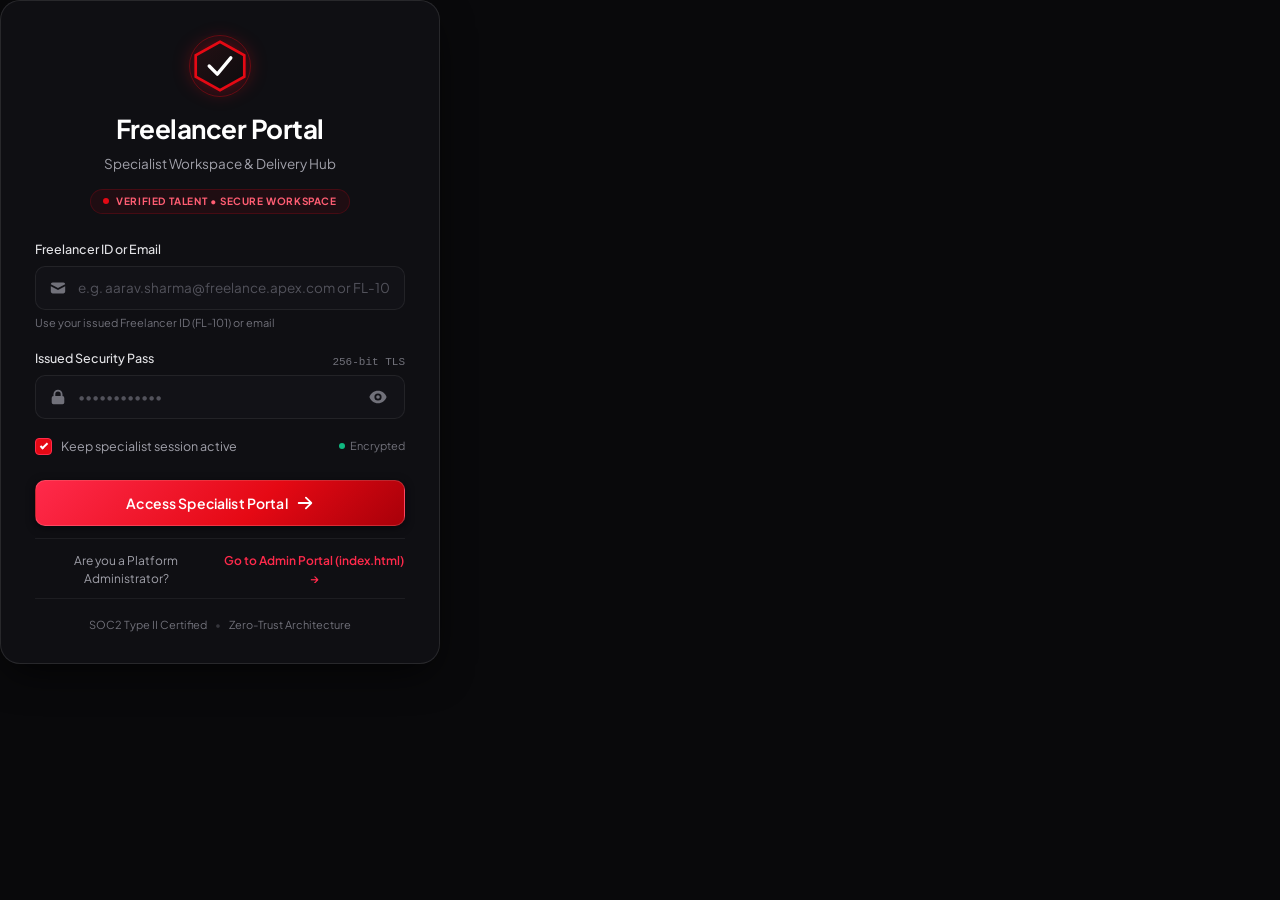
==== freelancer.html @ 9c63b7af "Add files via upload" ====
<!DOCTYPE html>
<html lang="en">
<head>
  <meta charset="UTF-8">
  <meta name="viewport" content="width=device-width, initial-scale=1.0, maximum-scale=5.0, user-scalable=yes">
  <title>ApexCore Freelancer Portal | Specialist Workspace &amp; Operations</title>
  <meta name="description" content="Dedicated enterprise freelancer portal for ApexCore SaaS. Manage assigned projects, track progress, log timesheets, and request milestone disbursements in INR.">
  <meta name="theme-color" content="#09090b">

  <!-- Google Fonts: Plus Jakarta Sans & Inter -->
  <link rel="preconnect" href="https://fonts.googleapis.com">
  <link rel="preconnect" href="https://fonts.gstatic.com" crossorigin>
  <link href="https://fonts.googleapis.com/css2?family=Inter:wght@300;400;500;600;700&family=Plus+Jakarta+Sans:wght@400;500;600;700;800&family=JetBrains+Mono:wght@400;500;600&display=swap" rel="stylesheet">

  <!-- Core Base Styles & Freelancer Dedicated Styles -->
  <link rel="stylesheet" href="style.css">
  <link rel="stylesheet" href="freelancer.css">
</head>
<body class="freelancer-body">

  <!-- Toast Notification Container -->
  <div id="toast-container" class="toast-container" aria-live="polite"></div>

  <!-- ======================================================== -->
  <!-- 1. FREELANCER LOGIN VIEW                                 -->
  <!-- ======================================================== -->
  <section id="freelancer-login-view" class="login-container" aria-label="Freelancer Authentication">
    <div class="login-bg-effects" aria-hidden="true">
      <div class="glow-orb orb-1"></div>
      <div class="glow-orb orb-2"></div>
      <div class="grid-overlay"></div>
    </div>

    <div class="login-card-wrapper">
      <div class="login-card" id="freelancer-login-card">
        <!-- Brand Header -->
        <div class="login-brand">
          <div class="brand-emblem">
            <svg class="emblem-svg" viewBox="0 0 40 40" fill="none" xmlns="http://www.w3.org/2000/svg">
              <polygon points="20,2 38,12 38,28 20,38 2,28 2,12" stroke="#e50914" stroke-width="2" fill="url(#freelancerHexGrad)"/>
              <path d="M12 20L18 26L28 14" stroke="#ffffff" stroke-width="2.5" stroke-linecap="round" stroke-linejoin="round"/>
              <defs>
                <linearGradient id="freelancerHexGrad" x1="2" y1="2" x2="38" y2="38" gradientUnits="userSpaceOnUse">
                  <stop stop-color="#241014"/>
                  <stop offset="1" stop-color="#0c0c0e"/>
                </linearGradient>
              </defs>
            </svg>
            <span class="emblem-pulse"></span>
          </div>
          <h1 class="portal-title">Freelancer Portal</h1>
          <p class="portal-subtitle">Specialist Workspace &amp; Delivery Hub</p>
          <div class="rbac-pill">
            <span class="rbac-dot"></span>
            <span>VERIFIED TALENT &bull; SECURE WORKSPACE</span>
          </div>
        </div>

        <!-- Error State Banner (Hidden by default) -->
        <div id="freelancer-login-error" class="login-alert hidden" role="alert" aria-live="assertive">
          <svg class="alert-icon" viewBox="0 0 20 20" fill="currentColor">
            <path fill-rule="evenodd" d="M18 10a8 8 0 11-16 0 8 8 0 0116 0zm-7 4a1 1 0 11-2 0 1 1 0 012 0zm-1-9a1 1 0 00-1 1v4a1 1 0 102 0V6a1 1 0 00-1-1z" clip-rule="evenodd"/>
          </svg>
          <div class="alert-content">
            <strong class="alert-title">Access Denied</strong>
            <span class="alert-message">Invalid Freelancer ID or Security Pass.</span>
          </div>
        </div>

        <!-- Login Form -->
        <form id="freelancer-login-form" class="login-form" onsubmit="window.executeFreelancerLogin(event); return false;" autocomplete="off" novalidate>
          <!-- Email / ID Input Group -->
          <div class="form-group">
            <label for="fl-login-email" class="form-label">Freelancer ID or Email</label>
            <div class="input-wrapper">
              <span class="input-icon">
                <svg viewBox="0 0 20 20" fill="currentColor" width="18" height="18">
                  <path d="M2.003 5.884L10 9.882l7.997-3.998A2 2 0 0016 4H4a2 2 0 00-1.997 1.884z" />
                  <path d="M18 8.118l-8 4-8-4V14a2 2 0 002 2h12a2 2 0 002-2V8.118z" />
                </svg>
              </span>
              <input 
                type="text" 
                id="fl-login-email" 
                class="form-control" 
                placeholder="e.g. aarav.sharma@freelance.apex.com or FL-101" 
                required 
                spellcheck="false"
                autocomplete="username"
              >
            </div>
            <span class="hint-text">Use your issued Freelancer ID (FL-101) or email</span>
          </div>

          <!-- Password Input Group -->
          <div class="form-group">
            <div class="label-row">
              <label for="fl-login-password" class="form-label">Issued Security Pass</label>
              <span class="key-indicator">256-bit TLS</span>
            </div>
            <div class="input-wrapper">
              <span class="input-icon">
                <svg viewBox="0 0 20 20" fill="currentColor" width="18" height="18">
                  <path fill-rule="evenodd" d="M5 9V7a5 5 0 0110 0v2a2 2 0 012 2v5a2 2 0 01-2 2H5a2 2 0 01-2-2v-5a2 2 0 012-2zm8-2v2H7V7a3 3 0 016 0z" clip-rule="evenodd" />
                </svg>
              </span>
              <input 
                type="password" 
                id="fl-login-password" 
                class="form-control" 
                placeholder="••••••••••••" 
                required 
                autocomplete="current-password"
              >
              <button 
                type="button" 
                id="fl-toggle-password" 
                class="password-toggle-btn" 
                aria-label="Toggle password visibility" 
                title="Show or hide password"
              >
                <svg class="eye-icon eye-open" viewBox="0 0 20 20" fill="currentColor" width="18" height="18">
                  <path d="M10 12a2 2 0 100-4 2 2 0 000 4z" />
                  <path fill-rule="evenodd" d="M.458 10C1.732 5.943 5.522 3 10 3s8.268 2.943 9.542 7c-1.274 4.057-5.064 7-9.542 7S1.732 14.057.458 10zM14 10a4 4 0 11-8 0 4 4 0 018 0z" clip-rule="evenodd" />
                </svg>
                <svg class="eye-icon eye-closed hidden" viewBox="0 0 20 20" fill="currentColor" width="18" height="18">
                  <path fill-rule="evenodd" d="M3.707 2.293a1 1 0 00-1.414 1.414l14 14a1 1 0 001.414-1.414l-1.473-1.473A10.014 10.014 0 0019.542 10C18.268 5.943 14.478 3 10 3a9.958 9.958 0 00-4.512 1.074l-1.78-1.781zm4.261 4.26l1.514 1.515a2.003 2.003 0 012.45 2.45l1.514 1.514a4 4 0 00-5.478-5.478z" clip-rule="evenodd" />
                  <path d="M12.454 16.697L9.75 13.992a4 4 0 01-3.742-3.741L2.335 6.578A9.98 9.98 0 00.458 10c1.274 4.057 5.064 7 9.542 7 .847 0 1.669-.105 2.454-.303z" />
                </svg>
              </button>
            </div>
          </div>

          <!-- Options Row -->
          <div class="form-row-options">
            <label class="custom-checkbox">
              <input type="checkbox" id="fl-remember-me" checked>
              <span class="checkmark"></span>
              <span class="checkbox-label">Keep specialist session active</span>
            </label>
            <span class="security-status-tag">
              <span class="status-shield-dot"></span>
              Encrypted
            </span>
          </div>

          <!-- Submit Action Button -->
          <button type="button" id="btn-fl-login-submit" class="btn-primary-red" onclick="window.executeFreelancerLogin(event);">
            <span class="btn-shine"></span>
            <span class="btn-text">Access Specialist Portal</span>
            <svg class="btn-arrow" viewBox="0 0 20 20" fill="currentColor" width="18" height="18">
              <path fill-rule="evenodd" d="M10.293 3.293a1 1 0 011.414 0l6 6a1 1 0 010 1.414l-6 6a1 1 0 01-1.414-1.414L14.586 11H3a1 1 0 110-2h11.586l-4.293-4.293a1 1 0 010-1.414z" clip-rule="evenodd" />
            </svg>
          </button>
        </form>


        <!-- Switch to Admin View link -->
        <div style="margin-top: 12px; text-align: center; border-top: 1px solid rgba(255,255,255,0.06); padding-top: 10px;">
          <a href="index.html" style="font-size: 12px; color: var(--text-secondary); text-decoration: none; display: inline-flex; align-items: center; gap: 6px;">
            <span>Are you a Platform Administrator?</span>
            <span style="color: var(--red-ember); font-weight: 600;">Go to Admin Portal (index.html) &rarr;</span>
          </a>
        </div>

        <!-- Card Footer -->
        <div class="login-card-footer" style="margin-top: 10px;">
          <div class="security-badges">
            <span>SOC2 Type II Certified</span>
            <span class="footer-sep">&bull;</span>
            <span>Zero-Trust Architecture</span>
          </div>
        </div>
      </div>
    </div>
  </section>

  <!-- ======================================================== -->
  <!-- 2. FULL-PAGE CINEMATIC LOADING ANIMATION                -->
  <!-- ======================================================== -->
  <div id="freelancer-cinematic-loader" class="cinematic-overlay hidden" aria-hidden="true" role="dialog">
    <canvas id="fl-loader-canvas" class="loader-canvas"></canvas>
    <div class="cinematic-pod">
      <div class="portal-ring ring-outer"></div>
      <div class="portal-ring ring-mid"></div>
      <div class="portal-ring ring-inner"></div>

      <div class="cinematic-emblem-wrap">
        <div class="emblem-core">
          <svg class="cinematic-logo-svg" viewBox="0 0 64 64" fill="none">
            <polygon points="32,4 58,18 58,46 32,60 6,46 6,18" stroke="#e50914" stroke-width="2" fill="#09090c"/>
            <polygon points="32,12 50,22 50,42 32,52 14,42 14,22" stroke="rgba(229, 9, 20, 0.4)" stroke-width="1.5" fill="#131318"/>
            <polygon points="32,20 42,26 42,38 32,44 22,38 22,26" fill="#e50914"/>
          </svg>
        </div>

        <!-- Futuristic Circular SVG Progress Ring -->
        <svg class="progress-ring-svg" width="160" height="160">
          <circle class="progress-ring-bg" cx="80" cy="80" r="72" />
          <circle id="fl-progress-ring-circle" class="progress-ring-stroke" cx="80" cy="80" r="72" />
        </svg>
      </div>

      <!-- Percentage & Status Stream -->
      <div class="loader-metrics">
        <div class="percentage-display">
          <span id="fl-loader-percentage">0</span><span class="pct-symbol">%</span>
        </div>
        
        <div class="status-stage-wrapper">
          <div class="radar-scan-line"></div>
          <p id="fl-loader-status-text" class="loader-status-text">Authenticating Specialist...</p>
        </div>

        <!-- System Node Breadcrumb -->
        <div class="loader-stages-indicator">
          <span class="stage-pip active" data-stage="1"></span>
          <span class="stage-pip" data-stage="2"></span>
          <span class="stage-pip" data-stage="3"></span>
          <span class="stage-pip" data-stage="4"></span>
          <span class="stage-pip" data-stage="5"></span>
        </div>
      </div>
    </div>
  </div>

  <!-- ======================================================== -->
  <!-- 3. FREELANCER SPECIALIST WORKSPACE VIEW                  -->
  <!-- ======================================================== -->
  <div id="freelancer-workspace-view" class="dashboard-shell hidden">

    <!-- LEFT COLLAPSIBLE SIDEBAR -->
    <aside id="sidebar" class="admin-sidebar" aria-label="Freelancer Navigation">
      <!-- Sidebar Header & Brand -->
      <div class="sidebar-header">
        <div class="sidebar-brand">
          <div class="brand-mini-emblem">
            <svg viewBox="0 0 28 28" fill="none" width="24" height="24">
              <path d="M14 2L26 7.5V14C26 21 21 25.5 14 27C7 25.5 2 21 2 14V7.5L14 2Z" fill="#18181f" stroke="#e50914" stroke-width="1.6"/>
              <path d="M10 14L13 17L18 11" stroke="#ff2a4b" stroke-width="2" stroke-linecap="round"/>
            </svg>
          </div>
          <div class="brand-names">
            <span class="brand-title">ApexCore</span>
            <span class="brand-tag">Specialist</span>
          </div>
        </div>
        <button id="sidebar-toggle-btn" class="sidebar-toggle-btn" aria-label="Toggle sidebar collapse" title="Fold / Unfold Sidebar">
          <svg viewBox="0 0 20 20" fill="currentColor" width="18" height="18">
            <path fill-rule="evenodd" d="M12.707 5.293a1 1 0 010 1.414L9.414 10l3.293 3.293a1 1 0 01-1.414 1.414l-4-4a1 1 0 010-1.414l4-4a1 1 0 011.414 0z" clip-rule="evenodd" />
          </svg>
        </button>
        <button id="sidebar-mobile-close-btn" class="sidebar-mobile-close-btn" aria-label="Close navigation sidebar" title="Fold Sidebar">
          <svg viewBox="0 0 24 24" fill="none" stroke="currentColor" stroke-width="2.2" width="18" height="18">
            <line x1="18" y1="6" x2="6" y2="18"></line>
            <line x1="6" y1="6" x2="18" y2="18"></line>
          </svg>
        </button>
      </div>

      <!-- Navigation Menu -->
      <nav class="sidebar-nav">
        <div class="nav-section-label">SPECIALIST WORKSPACE</div>
        <ul class="nav-list" role="menubar">
          
          <!-- 1. Assigned Projects & Work -->
          <li class="nav-item">
            <button class="nav-link active" data-tab="assigned-projects" role="menuitem">
              <span class="nav-icon">
                <svg viewBox="0 0 24 24" fill="none" stroke="currentColor" stroke-width="2">
                  <path d="M22 19a2 2 0 0 1-2 2H4a2 2 0 0 1-2-2V5a2 2 0 0 1 2-2h5l2 3h9a2 2 0 0 1 2 2z"></path>
                </svg>
              </span>
              <span class="nav-label">Assigned Work</span>
              <span class="nav-counter" id="badge-my-projects">0</span>
            </button>
          </li>

          <!-- 2. Financials & Disbursements -->
          <li class="nav-item">
            <button class="nav-link" data-tab="finances" role="menuitem">
              <span class="nav-icon">
                <svg viewBox="0 0 24 24" fill="none" stroke="currentColor" stroke-width="2">
                  <rect x="2" y="5" width="20" height="14" rx="2"></rect>
                  <line x1="2" y1="10" x2="22" y2="10"></line>
                </svg>
              </span>
              <span class="nav-label">Financials &amp; Payouts</span>
              <span class="nav-counter" id="badge-my-payouts">0</span>
            </button>
          </li>

          <!-- 3. Timesheet / Log Hours -->
          <li class="nav-item">
            <button class="nav-link" data-tab="timesheet" role="menuitem">
              <span class="nav-icon">
                <svg viewBox="0 0 24 24" fill="none" stroke="currentColor" stroke-width="2">
                  <circle cx="12" cy="12" r="10"></circle>
                  <polyline points="12 6 12 12 16 14"></polyline>
                </svg>
              </span>
              <span class="nav-label">Log Hours / Timesheet</span>
            </button>
          </li>

          <!-- 4. Profile & Skills -->
          <li class="nav-item">
            <button class="nav-link" data-tab="profile" role="menuitem">
              <span class="nav-icon">
                <svg viewBox="0 0 24 24" fill="none" stroke="currentColor" stroke-width="2">
                  <path d="M20 21v-2a4 4 0 0 0-4-4H8a4 4 0 0 0-4 4v2"></path>
                  <circle cx="12" cy="7" r="4"></circle>
                </svg>
              </span>
              <span class="nav-label">Profile &amp; Skills</span>
            </button>
          </li>
        </ul>
      </nav>

      <!-- Sidebar Footer -->
      <div class="sidebar-footer">
        <div class="sidebar-user-card">
          <div class="user-avatar-wrap">
            <div class="avatar-ring"></div>
            <div class="user-avatar" id="sidebar-fl-avatar">F</div>
          </div>
          <div class="user-details">
            <span class="user-name" id="sidebar-fl-name">Specialist</span>
            <span class="user-role" id="sidebar-fl-skill">Web Development</span>
          </div>
          <button id="btn-sidebar-fl-logout" class="quick-logout-btn" title="Sign Out" aria-label="Sign Out">
            <svg viewBox="0 0 20 20" fill="currentColor" width="16" height="16">
              <path fill-rule="evenodd" d="M3 3a1 1 0 00-1 1v12a1 1 0 102 0V4a1 1 0 00-1-1zm10.293 9.293a1 1 0 001.414 1.414l3-3a1 1 0 000-1.414l-3-3a1 1 0 10-1.414 1.414L14.586 9H7a1 1 0 100 2h7.586l-1.293 1.293z" clip-rule="evenodd" />
            </svg>
          </button>
        </div>
      </div>
    </aside>

    <!-- SIDEBAR BACKDROP FOR MOBILE -->
    <div id="sidebar-backdrop" class="sidebar-backdrop" aria-hidden="true"></div>

    <!-- MAIN DASHBOARD CONTENT AREA -->
    <main class="dashboard-main">

      <!-- MODERN TOP NAVIGATION BAR -->
      <header class="dashboard-topbar">
        <div class="topbar-left">
          <button id="mobile-menu-btn" class="mobile-menu-btn" aria-label="Open mobile navigation menu">
            <svg viewBox="0 0 24 24" fill="none" stroke="currentColor" stroke-width="2">
              <line x1="3" y1="12" x2="21" y2="12"></line>
              <line x1="3" y1="6" x2="21" y2="6"></line>
              <line x1="3" y1="18" x2="21" y2="18"></line>
            </svg>
          </button>
          <div class="view-breadcrumb">
            <span class="breadcrumb-root">Specialist Workspace</span>
            <span class="breadcrumb-sep">/</span>
            <span id="current-view-title" class="breadcrumb-current">Assigned Work</span>
          </div>
        </div>

        <!-- Center Search Omnibar -->
        <div class="topbar-search">
          <div class="search-box">
            <svg class="search-icon" viewBox="0 0 20 20" fill="currentColor" width="16" height="16">
              <path fill-rule="evenodd" d="M8 4a4 4 0 100 8 4 4 0 000-8zM2 8a6 6 0 1110.89 3.476l4.817 4.817a1 1 0 01-1.414 1.414l-4.816-4.816A6 6 0 012 8z" clip-rule="evenodd" />
            </svg>
            <input type="text" id="fl-global-search" placeholder="Search my projects, deliverables, milestones...">
          </div>
        </div>

        <!-- Right System Indicators -->
        <div class="topbar-right">
          <!-- Live Clock -->
          <div class="time-badge">
            <span class="clock-icon">&#9679;</span>
            <span id="live-time">13:17:00</span>
            <span class="badge-timezone">UTC+5:30</span>
          </div>

          <!-- Switch to Admin Dashboard link -->
          <a href="index.html" class="topbar-icon-btn" title="Open Admin Portal" style="display:inline-flex; align-items:center; gap:5px; text-decoration:none; padding: 0 10px; width:auto; border-radius: 20px; font-size:11px; font-weight:600; border:1px solid rgba(255,255,255,0.12); color: var(--text-secondary); background: rgba(255,255,255,0.03);">
            <span>Admin Portal</span>
            <svg viewBox="0 0 24 24" fill="none" stroke="currentColor" stroke-width="2" width="12" height="12"><path d="M18 13v6a2 2 0 0 1-2 2H5a2 2 0 0 1-2-2V8a2 2 0 0 1 2-2h6"></path><polyline points="15 3 21 3 21 9"></polyline><line x1="10" y1="14" x2="21" y2="3"></line></svg>
          </a>

          <!-- Profile Pill & Logout -->
          <div class="topbar-user-pill">
            <div class="topbar-avatar">
              <span id="topbar-fl-avatar">S</span>
              <span class="avatar-online-dot"></span>
            </div>
            <div class="topbar-user-meta">
              <span class="topbar-name" id="topbar-fl-name">Specialist</span>
              <span class="topbar-badge" id="topbar-fl-skill-badge">Freelancer</span>
            </div>
            <button id="btn-topbar-fl-logout" class="topbar-logout-btn" title="Sign Out of Portal" aria-label="Sign out">
              <svg viewBox="0 0 20 20" fill="currentColor" width="16" height="16">
                <path fill-rule="evenodd" d="M3 3a1 1 0 00-1 1v12a1 1 0 102 0V4a1 1 0 00-1-1zm10.293 9.293a1 1 0 001.414 1.414l3-3a1 1 0 000-1.414l-3-3a1 1 0 10-1.414 1.414L14.586 9H7a1 1 0 100 2h7.586l-1.293 1.293z" clip-rule="evenodd" />
              </svg>
              <span class="logout-text">Logout</span>
            </button>
          </div>
        </div>
      </header>

      <!-- ==================================================== -->
      <!-- TAB 1: ASSIGNED PROJECTS & WORK                      -->
      <!-- ==================================================== -->
      <section id="tab-assigned-projects" class="content-tab active-tab">
        <div class="page-header-row">
          <div>
            <h2 class="page-title">My Assigned Projects &amp; Deliverables</h2>
            <p class="page-subtitle">Track your project milestones, update live delivery progress %, and submit deliverable notes to Platform Admin.</p>
          </div>
          <div class="page-header-actions">
            <button class="btn-primary-red-sm" id="btn-quick-log-hours">
              <svg viewBox="0 0 20 20" fill="currentColor" width="16" height="16">
                <path fill-rule="evenodd" d="M10 18a8 8 0 100-16 8 8 0 000 16zm1-12a1 1 0 10-2 0v4a1 1 0 00.293.707l2.828 2.829a1 1 0 101.415-1.415L11 9.586V6z" clip-rule="evenodd"/>
              </svg>
              Log Work Hours
            </button>
          </div>
        </div>

        <!-- 4 Summary Metrics -->
        <div class="subpage-metric-strip">
          <div class="sub-metric">
            <span class="sub-label">Active Assigned Projects</span>
            <span class="sub-value font-mono text-green" id="fl-kpi-active-projects">0</span>
          </div>
          <div class="sub-metric">
            <span class="sub-label">Avg Milestone Completion</span>
            <span class="sub-value font-mono" id="fl-kpi-avg-progress">0%</span>
          </div>
          <div class="sub-metric highlight-warning">
            <span class="sub-label">Pending Payout Due (INR)</span>
            <span class="sub-value font-mono text-crimson" id="fl-kpi-pending-due">₹0</span>
          </div>
          <div class="sub-metric">
            <span class="sub-label">Total Cleared Earnings (INR)</span>
            <span class="sub-value font-mono text-green" id="fl-kpi-cleared-payouts">₹0</span>
          </div>
        </div>

        <!-- Projects Grid Container -->
        <div class="projects-grid-container" id="freelancer-projects-grid">
          <!-- Dynamically populated cards -->
        </div>
      </section>

      <!-- ==================================================== -->
      <!-- TAB 2: FINANCIALS & DISBURSEMENTS (PAYOUTS)         -->
      <!-- ==================================================== -->
      <section id="tab-finances" class="content-tab">
        <div class="page-header-row">
          <div>
            <h2 class="page-title">Financials &amp; Milestone Disbursements</h2>
            <p class="page-subtitle">Track your project earnings in INR (₹), view paid statements, and submit milestone disbursement requests.</p>
          </div>
          <div class="page-header-actions">
            <button class="btn-primary-red-sm" id="btn-open-request-payout-modal">
              <svg viewBox="0 0 20 20" fill="currentColor" width="16" height="16">
                <path fill-rule="evenodd" d="M4 4a2 2 0 00-2 2v4a2 2 0 002 2V6h10a2 2 0 00-2-2H4zm2 6a2 2 0 012-2h8a2 2 0 012 2v4a2 2 0 01-2 2H8a2 2 0 01-2-2v-4zm6 4a2 2 0 100-4 2 2 0 000 4z" clip-rule="evenodd"/>
              </svg>
              Request Milestone Payout (₹)
            </button>
          </div>
        </div>

        <!-- Financial KPI Cards -->
        <div class="kpi-grid">
          <div class="kpi-card">
            <div class="kpi-top">
              <span class="kpi-title">Total Cleared Earnings</span>
              <div class="kpi-icon-wrap">
                <svg viewBox="0 0 24 24" fill="none" stroke="currentColor" stroke-width="2">
                  <path d="M22 11.08V12a10 10 0 1 1-5.93-9.14"></path>
                  <polyline points="22 4 12 14.01 9 11.01"></polyline>
                </svg>
              </div>
            </div>
            <div class="kpi-value-row">
              <span class="kpi-value" id="fin-kpi-cleared">₹0</span>
              <span class="kpi-delta positive">Direct Transfer</span>
            </div>
          </div>

          <div class="kpi-card accent-glow">
            <div class="kpi-top">
              <span class="kpi-title">Current Due / In Escrow</span>
              <div class="kpi-icon-wrap red-glow">
                <svg viewBox="0 0 24 24" fill="none" stroke="currentColor" stroke-width="2">
                  <circle cx="12" cy="12" r="10"></circle>
                  <line x1="12" y1="8" x2="12" y2="12"></line>
                  <line x1="12" y1="16" x2="12.01" y2="16"></line>
                </svg>
              </div>
            </div>
            <div class="kpi-value-row">
              <span class="kpi-value" id="fin-kpi-due">₹0</span>
              <span class="kpi-subtag">Pending Release</span>
            </div>
          </div>

          <div class="kpi-card">
            <div class="kpi-top">
              <span class="kpi-title">Assigned Projects Value</span>
              <div class="kpi-icon-wrap">
                <svg viewBox="0 0 24 24" fill="none" stroke="currentColor" stroke-width="2">
                  <rect x="2" y="7" width="20" height="14" rx="2"></rect>
                  <path d="M16 21V5a2 2 0 0 0-2-2h-4a2 2 0 0 0-2 2v16"></path>
                </svg>
              </div>
            </div>
            <div class="kpi-value-row">
              <span class="kpi-value" id="fin-kpi-total-budget">₹0</span>
              <span class="kpi-subtag">Across All Sprints</span>
            </div>
          </div>
        </div>

        <!-- Disbursements & Payout Table -->
        <div class="table-card" style="margin-top: 24px;">
          <div class="card-header-bar" style="padding: 16px 20px; display:flex; justify-content:space-between; align-items:center; border-bottom: 1px solid var(--border-subtle);">
            <h3 style="font-size: 15px; font-weight: 700;">Disbursement History &amp; Milestone Receipts</h3>
            <span class="badge-tag">INR Currencies</span>
          </div>
          <div class="table-responsive">
            <table class="data-table">
              <thead>
                <tr>
                  <th>Disbursement ID</th>
                  <th>Project Name</th>
                  <th>Milestone Deliverable</th>
                  <th>Hours Logged</th>
                  <th>Payout Amount (₹)</th>
                  <th>Payment Status</th>
                  <th>Date Recorded</th>
                </tr>
              </thead>
              <tbody id="fl-payouts-table-body">
                <!-- Dynamically rendered -->
              </tbody>
            </table>
          </div>
        </div>
      </section>

      <!-- ==================================================== -->
      <!-- TAB 3: TIMESHEET / WORK HOUR LOGGER                 -->
      <!-- ==================================================== -->
      <section id="tab-timesheet" class="content-tab">
        <div class="page-header-row">
          <div>
            <h2 class="page-title">Specialist Timesheet &amp; Sprint Log</h2>
            <p class="page-subtitle">Log billable hours against your active projects and document your milestone accomplishments.</p>
          </div>
        </div>

        <div class="timesheet-layout-grid">
          <!-- Left: Log Hours Form -->
          <div class="table-card" style="padding: 24px;">
            <h3 style="font-size: 16px; font-weight: 700; margin-bottom: 16px;">Log Daily / Sprint Work Hours</h3>
            <form id="form-log-hours" class="modal-form" action="javascript:void(0);" onsubmit="return false;">
              <div class="form-group">
                <label class="form-label">Select Assigned Project</label>
                <select id="ts-project-select" class="filter-select" required style="width: 100%; height: 42px;">
                  <!-- Dynamically filled with freelancer's active projects -->
                </select>
              </div>

              <div class="form-grid-2">
                <div class="form-group">
                  <label class="form-label">Date of Work</label>
                  <input type="date" id="ts-date" class="form-control" required>
                </div>
                <div class="form-group">
                  <label class="form-label">Hours Logged</label>
                  <input type="number" id="ts-hours" class="form-control" placeholder="e.g. 6.5" min="0.5" max="24" step="0.5" required>
                </div>
              </div>

              <div class="form-group">
                <label class="form-label">Work Completed / Sprint Task Summary</label>
                <textarea id="ts-description" class="form-control" rows="3" placeholder="Describe the components built, APIs integrated, or designs rendered..." required></textarea>
              </div>

              <button type="submit" class="btn-primary-red" style="width: 100%;">
                <span class="btn-text">Submit Hours to Timesheet</span>
              </button>
            </form>
          </div>

          <!-- Right: Logged Entries Table -->
          <div class="table-card">
            <div class="card-header-bar" style="padding: 16px 20px; display:flex; justify-content:space-between; align-items:center; border-bottom: 1px solid var(--border-subtle);">
              <h3 style="font-size: 15px; font-weight: 700;">Recorded Sprint Time Logs</h3>
              <span class="badge-tag" id="ts-total-hours-badge">0 Hours Logged</span>
            </div>
            <div class="table-responsive">
              <table class="data-table">
                <thead>
                  <tr>
                    <th>Date</th>
                    <th>Project</th>
                    <th>Hours</th>
                    <th>Sprint Notes / Task Summary</th>
                  </tr>
                </thead>
                <tbody id="timesheet-entries-body">
                  <!-- Dynamically populated -->
                </tbody>
              </table>
            </div>
          </div>
        </div>
      </section>

      <!-- ==================================================== -->
      <!-- TAB 4: PROFILE & SKILL MANAGEMENT                   -->
      <!-- ==================================================== -->
      <section id="tab-profile" class="content-tab">
        <div class="page-header-row">
          <div>
            <h2 class="page-title">Specialist Profile &amp; Core Skills</h2>
            <p class="page-subtitle">Manage your verified service skills (Web Development, Graphic Design, Video Editing), contact info, and security credentials.</p>
          </div>
        </div>

        <div class="profile-settings-card table-card" style="padding: 28px; max-width: 780px;">
          <form id="form-fl-profile" class="modal-form" action="javascript:void(0);" onsubmit="return false;">
            <div class="form-grid-2">
              <div class="form-group">
                <label class="form-label">Freelancer ID (Permanent)</label>
                <input type="text" id="prof-fl-id" class="form-control" readonly style="background: rgba(255,255,255,0.02); opacity: 0.8;">
              </div>
              <div class="form-group">
                <label class="form-label">Full Name</label>
                <input type="text" id="prof-fl-name" class="form-control" required>
              </div>
            </div>

            <div class="form-grid-2">
              <div class="form-group">
                <label class="form-label">Contact Email Address</label>
                <input type="email" id="prof-fl-email" class="form-control" required>
              </div>
              <div class="form-group">
                <label class="form-label">Phone / WhatsApp Number</label>
                <input type="tel" id="prof-fl-phone" class="form-control" placeholder="+91 98765 43210" required>
              </div>
            </div>

            <!-- Core Services Skill Selector -->
            <div class="form-group">
              <label class="form-label">Core Specialization Skills (Select from Enterprise Services)</label>
              <div class="service-checkbox-group">
                <label class="custom-checkbox">
                  <input type="checkbox" name="fl-skills" value="Web Development">
                  <span class="checkmark"></span>
                  <span class="checkbox-label">Web Development (Full-Stack, React, REST API)</span>
                </label>
                <label class="custom-checkbox">
                  <input type="checkbox" name="fl-skills" value="Graphic Design">
                  <span class="checkmark"></span>
                  <span class="checkbox-label">Graphic Design (Brand Identity, UI/UX, 3D Assets)</span>
                </label>
                <label class="custom-checkbox">
                  <input type="checkbox" name="fl-skills" value="Video Editing">
                  <span class="checkmark"></span>
                  <span class="checkbox-label">Video Editing (Color Grading, Motion Graphics, Reels)</span>
                </label>
              </div>
            </div>

            <div class="form-grid-2">
              <div class="form-group">
                <label class="form-label">Update Security Key / Password</label>
                <input type="text" id="prof-fl-pass" class="form-control" placeholder="Enter new security password">
              </div>
              <div class="form-group">
                <label class="form-label">Talent Availability Status</label>
                <select id="prof-fl-status" class="filter-select" style="width: 100%; height: 42px;">
                  <option value="Active">Active (Taking New Projects)</option>
                  <option value="Available">Available (Standby)</option>
                  <option value="Temporary">Temporary / On Leave</option>
                </select>
              </div>
            </div>

            <div style="margin-top: 20px; display:flex; justify-content:flex-end; gap: 12px;">
              <button type="submit" class="btn-primary-red" style="padding: 12px 28px;">
                <span class="btn-text">Save Profile &amp; Sync to Cloud</span>
              </button>
            </div>
          </form>
        </div>
      </section>

    </main>

    <!-- MOBILE BOTTOM NAVIGATION DOCK -->
    <nav class="mobile-bottom-nav" aria-label="Mobile Navigation Dock">
      <button class="mobile-nav-item active" data-tab="assigned-projects">
        <svg viewBox="0 0 24 24" fill="none" stroke="currentColor" stroke-width="2"><path d="M22 19a2 2 0 0 1-2 2H4a2 2 0 0 1-2-2V5a2 2 0 0 1 2-2h5l2 3h9a2 2 0 0 1 2 2z"></path></svg>
        <span>Projects</span>
      </button>
      <button class="mobile-nav-item" data-tab="finances">
        <svg viewBox="0 0 24 24" fill="none" stroke="currentColor" stroke-width="2"><rect x="2" y="5" width="20" height="14" rx="2"></rect><line x1="2" y1="10" x2="22" y2="10"></line></svg>
        <span>Payouts</span>
      </button>
      <button class="mobile-nav-item" data-tab="timesheet">
        <svg viewBox="0 0 24 24" fill="none" stroke="currentColor" stroke-width="2"><circle cx="12" cy="12" r="10"></circle><polyline points="12 6 12 12 16 14"></polyline></svg>
        <span>Hours</span>
      </button>
      <button class="mobile-nav-item" data-tab="profile">
        <svg viewBox="0 0 24 24" fill="none" stroke="currentColor" stroke-width="2"><path d="M20 21v-2a4 4 0 0 0-4-4H8a4 4 0 0 0-4 4v2"></path><circle cx="12" cy="7" r="4"></circle></svg>
        <span>Profile</span>
      </button>
    </nav>
  </div>

  <!-- ======================================================== -->
  <!-- 4. MODALS & POPUPS                                      -->
  <!-- ======================================================== -->

  <!-- Modal 1: Submit Deliverable & Progress Update -->
  <div id="modal-submit-deliverable" class="modal-backdrop hidden" aria-hidden="true">
    <div class="modal-card">
      <div class="modal-header">
        <div class="modal-title-wrap">
          <span class="modal-badge">SPRINT SUBMISSION</span>
          <h3 class="modal-title">Submit Deliverables &amp; Progress</h3>
        </div>
        <button class="modal-close-btn" data-close-modal="modal-submit-deliverable">&times;</button>
      </div>
      <form id="form-submit-deliverable" class="modal-form" action="javascript:void(0);" onsubmit="return false;">
        <input type="hidden" id="deliv-project-id">
        <div class="form-group">
          <label class="form-label">Project Name</label>
          <input type="text" id="deliv-project-name" class="form-control" readonly style="background: rgba(255,255,255,0.02); opacity: 0.85;">
        </div>

        <div class="form-grid-2">
          <div class="form-group">
            <label class="form-label">Updated Progress Percentage (%)</label>
            <div style="display:flex; align-items:center; gap: 10px;">
              <input type="range" id="deliv-progress-slider" min="0" max="100" class="form-range" style="flex: 1;">
              <span id="deliv-progress-val" style="font-weight: 700; color: var(--red-ember); width: 45px;">80%</span>
            </div>
          </div>
          <div class="form-group">
            <label class="form-label">Project Status</label>
            <select id="deliv-status-select" class="filter-select" style="width: 100%; height: 42px;">
              <option value="Active">Active (In Sprint)</option>
              <option value="In Review">In Review (Ready for Client Audit)</option>
              <option value="Completed">Completed (Final Delivery)</option>
            </select>
          </div>
        </div>

        <div class="form-group">
          <label class="form-label">Deliverable URL / Asset Links (Figma, GitHub, Drive, Reel)</label>
          <input type="url" id="deliv-asset-url" class="form-control" placeholder="https://github.com/... or https://figma.com/..." required>
        </div>

        <div class="form-group">
          <label class="form-label">Sprint Delivery Notes / Milestone Remarks</label>
          <textarea id="deliv-notes" class="form-control" rows="3" placeholder="Provide notes regarding changes made, QA checks completed, or client approvals..." required></textarea>
        </div>

        <div style="display:flex; justify-content:flex-end; gap: 10px; margin-top: 14px;">
          <button type="button" class="btn-secondary" data-close-modal="modal-submit-deliverable">Cancel</button>
          <button type="submit" class="btn-primary-red">Submit Deliverables &amp; Save</button>
        </div>
      </form>
    </div>
  </div>

  <!-- Modal 2: Request Milestone Disbursement -->
  <div id="modal-request-payout" class="modal-backdrop hidden" aria-hidden="true">
    <div class="modal-card">
      <div class="modal-header">
        <div class="modal-title-wrap">
          <span class="modal-badge">ESCROW DISBURSEMENT</span>
          <h3 class="modal-title">Request Milestone Payout (₹)</h3>
        </div>
        <button class="modal-close-btn" data-close-modal="modal-request-payout">&times;</button>
      </div>
      <form id="form-request-payout" class="modal-form" action="javascript:void(0);" onsubmit="return false;">
        <div class="form-group">
          <label class="form-label">Associated Project</label>
          <select id="payout-project-select" class="filter-select" required style="width: 100%; height: 42px;">
            <!-- Dynamically populated -->
          </select>
        </div>

        <div class="form-group">
          <label class="form-label">Milestone Deliverable Name</label>
          <input type="text" id="payout-milestone-name" class="form-control" placeholder="e.g. Sprint 2 Ingress MTLS &amp; UI Polish" required>
        </div>

        <div class="form-grid-2">
          <div class="form-group">
            <label class="form-label">Hours Logged for Milestone</label>
            <input type="number" id="payout-hours" class="form-control" placeholder="35" min="1" required>
          </div>
          <div class="form-group">
            <label class="form-label">Requested Disbursement Amount (INR ₹)</label>
            <input type="number" id="payout-amount" class="form-control" placeholder="45000" min="1000" step="500" required>
          </div>
        </div>

        <div style="display:flex; justify-content:flex-end; gap: 10px; margin-top: 14px;">
          <button type="button" class="btn-secondary" data-close-modal="modal-request-payout">Cancel</button>
          <button type="submit" class="btn-primary-red">Submit Payout Request</button>
        </div>
      </form>
    </div>
  </div>

  <!-- Freelancer Portal Script -->
  <script src="freelancer.js"></script>
</body>
</html>
---- style.css ----
/* ==========================================================================
   ApexCore SaaS Admin Portal & Management Dashboard
   Theme: Executive Enterprise Red & Black
   Typography: Inter / Plus Jakarta Sans
   ========================================================================== */

/* --------------------------------------------------------------------------
   1. CSS Custom Properties / Design Tokens
   -------------------------------------------------------------------------- */
:root {
  /* Color Primitives - Deep Pitch & Charcoal */
  --bg-core: #09090b;             /* Deepest canvas black */
  --bg-subtle: #0d0d11;           /* Very subtle secondary base */
  --surface-base: #111115;        /* Card & container charcoal */
  --surface-card: #15151b;        /* Elevated card background */
  --surface-hover: #1b1b22;       /* Interactive hover state */
  --surface-input: #121217;       /* Input control background */
  --surface-glass: rgba(17, 17, 21, 0.78);

  /* Borders & Dividers */
  --border-subtle: rgba(255, 255, 255, 0.07);
  --border-card: rgba(255, 255, 255, 0.1);
  --border-focus: rgba(229, 9, 20, 0.6);
  --border-ruby: rgba(229, 9, 20, 0.28);

  /* Primary Crimson & Ruby Accents */
  --red-primary: #e50914;         /* Executive Crimson Primary */
  --red-ember: #ff2a4b;           /* Vibrant Ruby Ember */
  --red-dark: #8b0000;            /* Dark Burgundy */
  --red-glow: transparent;
  --red-glow-subtle: transparent;
  --red-badge-bg: rgba(229, 9, 20, 0.12);

  /* Status Colors */
  --status-green: #10b981;
  --status-green-bg: rgba(16, 185, 129, 0.12);
  --status-amber: #f59e0b;
  --status-amber-bg: rgba(245, 158, 11, 0.12);
  --status-blue: #3b82f6;
  --status-blue-bg: rgba(59, 130, 246, 0.12);

  /* Typography Colors */
  --text-primary: #ffffff;
  --text-secondary: #a1a1aa;
  --text-muted: #71717a;
  --text-dark: #52525b;

  /* Font Families */
  --font-sans: 'Plus Jakarta Sans', 'Inter', -apple-system, BlinkMacSystemFont, 'Segoe UI', Roboto, sans-serif;
  --font-mono: 'SFMono-Regular', Consolas, 'Liberation Mono', Menlo, monospace;

  /* Elevations & Shadows (Clean Matte - No Neon Glows) */
  --shadow-sm: 0 1px 2px rgba(0, 0, 0, 0.5);
  --shadow-md: 0 4px 14px rgba(0, 0, 0, 0.6);
  --shadow-lg: 0 10px 30px rgba(0, 0, 0, 0.7);
  --shadow-red-card: 0 14px 40px -10px rgba(0, 0, 0, 0.8);
  --shadow-glow: none;

  /* Transitions */
  --transition-fast: 150ms cubic-bezier(0.4, 0, 0.2, 1);
  --transition-normal: 250ms cubic-bezier(0.4, 0, 0.2, 1);
  --transition-smooth: 400ms cubic-bezier(0.16, 1, 0.3, 1);

  /* Dimensions */
  --sidebar-width: 268px;
  --sidebar-collapsed-width: 80px;
  --topbar-height: 70px;
  --border-radius-sm: 6px;
  --border-radius-md: 10px;
  --border-radius-lg: 14px;
  --border-radius-xl: 20px;
}

/* --------------------------------------------------------------------------
   2. Global Resets & Base Styles
   -------------------------------------------------------------------------- */
*, *::before, *::after {
  box-sizing: border-box;
  margin: 0;
  padding: 0;
}

html, body {
  width: 100%;
  min-height: 100%;
  background-color: var(--bg-core);
  color: var(--text-primary);
  font-family: var(--font-sans);
  font-size: 14px;
  line-height: 1.5;
  -webkit-font-smoothing: antialiased;
  -moz-osx-font-smoothing: grayscale;
  overflow-x: hidden;
}

button, input, select, textarea {
  font-family: inherit;
  font-size: inherit;
  color: inherit;
}

a {
  color: inherit;
  text-decoration: none;
}

/* Custom Scrollbars */
::-webkit-scrollbar {
  width: 6px;
  height: 6px;
}
::-webkit-scrollbar-track {
  background: var(--bg-core);
}
::-webkit-scrollbar-thumb {
  background: #27272e;
  border-radius: 4px;
}
::-webkit-scrollbar-thumb:hover {
  background: var(--red-primary);
}

.hidden {
  display: none !important;
}

/* --------------------------------------------------------------------------
   3. LOGIN PORTAL
   -------------------------------------------------------------------------- */
#login-view {
  position: relative;
  width: 100vw;
  min-height: 100vh;
  display: flex;
  align-items: center;
  justify-content: center;
  padding: 24px;
  background-color: var(--bg-core);
  z-index: 10;
  transition: opacity 0.5s ease, transform 0.5s ease;
}

/* Ambient Background Lighting */
.login-bg-mesh {
  position: absolute;
  inset: 0;
  overflow: hidden;
  pointer-events: none;
  z-index: 0;
}

.mesh-glow {
  position: absolute;
  border-radius: 50%;
  filter: blur(120px);
  opacity: 0.22;
}

.mesh-glow-1 {
  display: none;
}

.mesh-glow-2 {
  display: none;
}

.mesh-grid {
  position: absolute;
  inset: 0;
  background-image: 
    linear-gradient(rgba(255, 255, 255, 0.02) 1px, transparent 1px),
    linear-gradient(90deg, rgba(255, 255, 255, 0.02) 1px, transparent 1px);
  background-size: 40px 40px;
  mask-image: radial-gradient(circle at center, black 40%, transparent 85%);
  -webkit-mask-image: radial-gradient(circle at center, black 40%, transparent 85%);
}

@keyframes pulseGlow {
  0% { transform: translateX(-50%) scale(0.95); opacity: 0.18; }
  100% { transform: translateX(-50%) scale(1.08); opacity: 0.26; }
}

/* Login Card Container */
.login-container {
  position: relative;
  z-index: 1;
  width: 100%;
  max-width: 440px;
}

.login-card {
  position: relative;
  background: rgba(17, 17, 21, 0.88);
  backdrop-filter: blur(24px);
  -webkit-backdrop-filter: blur(24px);
  border: 1px solid var(--border-card);
  border-radius: var(--border-radius-xl);
  padding: 38px 34px 30px;
  box-shadow: var(--shadow-red-card);
  overflow: hidden;
  transition: transform var(--transition-normal), border-color var(--transition-normal);
}

.login-card:hover {
  border-color: rgba(229, 9, 20, 0.35);
}

.card-accent-line {
  position: absolute;
  top: 0;
  left: 0;
  right: 0;
  height: 2px;
  background: linear-gradient(90deg, transparent 0%, #e50914 50%, transparent 100%);
  opacity: 0.9;
}

/* Brand Area */
.login-brand {
  text-align: center;
  margin-bottom: 26px;
}

.brand-emblem {
  position: relative;
  width: 54px;
  height: 54px;
  margin: 0 auto 16px;
  display: flex;
  align-items: center;
  justify-content: center;
}

.emblem-svg {
  width: 100%;
  height: 100%;
  filter: drop-shadow(0 0 10px rgba(229, 9, 20, 0.45));
}

.emblem-pulse {
  position: absolute;
  inset: -4px;
  border-radius: 50%;
  border: 1px solid rgba(229, 9, 20, 0.35);
  animation: radarPing 3s cubic-bezier(0, 0, 0.2, 1) infinite;
}

@keyframes radarPing {
  75%, 100% {
    transform: scale(1.3);
    opacity: 0;
  }
}

.portal-title {
  font-size: 26px;
  font-weight: 700;
  letter-spacing: -0.02em;
  color: #ffffff;
  margin-bottom: 6px;
}

.portal-subtitle {
  font-size: 13.5px;
  color: var(--text-secondary);
  margin-bottom: 14px;
}

.rbac-pill {
  display: inline-flex;
  align-items: center;
  gap: 7px;
  padding: 4px 12px;
  border-radius: 30px;
  background: rgba(229, 9, 20, 0.08);
  border: 1px solid rgba(229, 9, 20, 0.2);
  font-size: 10px;
  font-weight: 700;
  letter-spacing: 0.06em;
  color: #ff5e73;
}

.rbac-dot {
  width: 6px;
  height: 6px;
  border-radius: 50%;
  background: var(--red-primary);
}

/* Error State Banner */
.login-alert {
  display: flex;
  align-items: flex-start;
  gap: 12px;
  background: rgba(229, 9, 20, 0.12);
  border: 1px solid rgba(229, 9, 20, 0.4);
  border-radius: var(--border-radius-md);
  padding: 12px 14px;
  margin-bottom: 20px;
  color: #ffa4af;
  animation: alertFadeIn 0.3s ease;
}

@keyframes alertFadeIn {
  from { opacity: 0; transform: translateY(-6px); }
  to { opacity: 1; transform: translateY(0); }
}

.alert-icon {
  width: 18px;
  height: 18px;
  color: #ff334b;
  flex-shrink: 0;
  margin-top: 1px;
}

.alert-content {
  display: flex;
  flex-direction: column;
  font-size: 12.5px;
}

.alert-title {
  font-weight: 600;
  color: #ffffff;
  margin-bottom: 2px;
}

.alert-message {
  color: #fca5a5;
  font-size: 12px;
}

/* Shake Animation for incorrect login */
.shake-error {
  animation: shakeCard 0.5s cubic-bezier(0.36, 0.07, 0.19, 0.97) both;
}

@keyframes shakeCard {
  10%, 90% { transform: translate3d(-3px, 0, 0); }
  20%, 80% { transform: translate3d(4px, 0, 0); }
  30%, 50%, 70% { transform: translate3d(-6px, 0, 0); }
  40%, 60% { transform: translate3d(6px, 0, 0); }
}

/* Form Styles */
.form-group {
  margin-bottom: 18px;
}

.form-label {
  display: block;
  font-size: 12.5px;
  font-weight: 500;
  color: #e4e4e7;
  margin-bottom: 7px;
}

.label-row {
  display: flex;
  justify-content: space-between;
  align-items: center;
}

.key-indicator {
  font-size: 11px;
  font-family: var(--font-mono);
  color: var(--text-muted);
}

.input-wrapper {
  position: relative;
  display: flex;
  align-items: center;
}

.input-icon {
  position: absolute;
  left: 14px;
  color: var(--text-muted);
  display: flex;
  align-items: center;
  pointer-events: none;
  transition: color var(--transition-fast);
}

.form-control {
  width: 100%;
  height: 44px;
  background: var(--surface-input);
  border: 1px solid var(--border-subtle);
  border-radius: var(--border-radius-md);
  padding: 0 14px 0 42px;
  color: #ffffff;
  font-size: 13.5px;
  outline: none;
  transition: border-color var(--transition-fast), box-shadow var(--transition-fast), background var(--transition-fast);
}

.form-control:focus {
  border-color: var(--border-focus);
  box-shadow: 0 0 0 3px rgba(229, 9, 20, 0.15);
  background: #15151c;
}

.form-control:focus ~ .input-icon {
  color: var(--red-ember);
}

.form-control::placeholder {
  color: #52525b;
}

.hint-text {
  display: block;
  font-size: 11px;
  color: var(--text-muted);
  margin-top: 5px;
}

.password-toggle-btn {
  position: absolute;
  right: 12px;
  background: transparent;
  border: none;
  color: var(--text-muted);
  cursor: pointer;
  padding: 6px;
  display: flex;
  align-items: center;
  justify-content: center;
  border-radius: 4px;
  transition: color var(--transition-fast), background var(--transition-fast);
}

.password-toggle-btn:hover {
  color: #ffffff;
  background: rgba(255, 255, 255, 0.05);
}

/* Checkbox & Options */
.form-row-options {
  display: flex;
  align-items: center;
  justify-content: space-between;
  margin: 18px 0 24px;
}

.custom-checkbox {
  display: flex;
  align-items: center;
  gap: 9px;
  cursor: pointer;
  user-select: none;
}

.custom-checkbox input {
  position: absolute;
  opacity: 0;
  cursor: pointer;
}

.checkmark {
  width: 17px;
  height: 17px;
  border: 1px solid rgba(255, 255, 255, 0.2);
  border-radius: 4px;
  background: var(--surface-input);
  display: flex;
  align-items: center;
  justify-content: center;
  transition: all var(--transition-fast);
}

.custom-checkbox input:checked ~ .checkmark {
  background: var(--red-primary);
  border-color: var(--red-ember);
}

.custom-checkbox input:checked ~ .checkmark::after {
  content: "";
  display: block;
  width: 4px;
  height: 8px;
  border: solid white;
  border-width: 0 2px 2px 0;
  transform: rotate(45deg) translate(-0.5px, -0.5px);
}

.checkbox-label {
  font-size: 12.5px;
  color: var(--text-secondary);
}

.security-status-tag {
  display: inline-flex;
  align-items: center;
  gap: 5px;
  font-size: 11px;
  color: #71717a;
}

.status-shield-dot {
  width: 6px;
  height: 6px;
  background: #10b981;
  border-radius: 50%;
}

/* Primary Submit Red Button */
.btn-primary-red {
  position: relative;
  width: 100%;
  height: 46px;
  background: linear-gradient(135deg, #ff2a4b 0%, #e50914 60%, #a80009 100%);
  border: 1px solid rgba(255, 255, 255, 0.15);
  border-radius: var(--border-radius-md);
  color: #ffffff;
  font-size: 14px;
  font-weight: 600;
  letter-spacing: 0.01em;
  display: flex;
  align-items: center;
  justify-content: center;
  gap: 8px;
  cursor: pointer;
  box-shadow: 0 2px 8px rgba(0, 0, 0, 0.5);
  transition: transform var(--transition-fast), box-shadow var(--transition-fast), filter var(--transition-fast);
  overflow: hidden;
}

.btn-primary-red:hover {
  transform: translateY(-1px);
  box-shadow: 0 4px 12px rgba(0, 0, 0, 0.7);
  filter: brightness(1.05);
}

.btn-primary-red:active {
  transform: translateY(0);
}

.btn-shine {
  position: absolute;
  top: 0;
  left: -100%;
  width: 60%;
  height: 100%;
  background: linear-gradient(90deg, transparent, rgba(255, 255, 255, 0.2), transparent);
  transform: skewX(-25deg);
  animation: buttonShine 6s infinite;
}

@keyframes buttonShine {
  0%, 80% { left: -100%; }
  100% { left: 200%; }
}

.btn-arrow {
  transition: transform var(--transition-fast);
}

.btn-primary-red:hover .btn-arrow {
  transform: translateX(3px);
}

/* Card Footer */
.login-card-footer {
  margin-top: 24px;
  padding-top: 18px;
  border-top: 1px solid rgba(255, 255, 255, 0.06);
  text-align: center;
}

.security-badges {
  font-size: 11px;
  color: var(--text-muted);
  display: flex;
  justify-content: center;
  align-items: center;
  gap: 8px;
}

.footer-sep {
  opacity: 0.4;
}

/* --------------------------------------------------------------------------
   4. FULL-PAGE CINEMATIC LOADING ANIMATION
   -------------------------------------------------------------------------- */
.cinematic-overlay {
  position: fixed;
  inset: 0;
  width: 100vw;
  height: 100vh;
  background-color: #060608;
  z-index: 9999;
  display: flex;
  align-items: center;
  justify-content: center;
  overflow: hidden;
  opacity: 1;
  transition: opacity 0.6s cubic-bezier(0.16, 1, 0.3, 1), transform 0.6s cubic-bezier(0.16, 1, 0.3, 1);
}

.cinematic-overlay.fade-out {
  opacity: 0;
  transform: scale(1.04);
  pointer-events: none;
}

.loader-canvas {
  position: absolute;
  inset: 0;
  width: 100%;
  height: 100%;
  z-index: 1;
  pointer-events: none;
}

.cinematic-pod {
  position: relative;
  z-index: 2;
  display: flex;
  flex-direction: column;
  align-items: center;
  justify-content: center;
  text-align: center;
  max-width: 520px;
  width: 90%;
  padding: 20px;
}

/* Outer Cyber Hologram Orbit Rings */
.portal-ring {
  position: absolute;
  border-radius: 50%;
  pointer-events: none;
}

.ring-outer {
  width: 330px;
  height: 330px;
  border: 1px dashed rgba(229, 9, 20, 0.28);
  animation: rotateClockwise 22s linear infinite;
}

.ring-mid {
  width: 250px;
  height: 250px;
  border: 1px solid rgba(229, 9, 20, 0.2);
  box-shadow: 0 0 35px rgba(229, 9, 20, 0.12);
  animation: rotateCounter 14s linear infinite;
}

.ring-inner {
  width: 190px;
  height: 190px;
  border: 1px dashed rgba(255, 255, 255, 0.1);
  animation: rotateClockwise 9s linear infinite;
}

@keyframes rotateClockwise {
  from { transform: rotate(0deg); }
  to { transform: rotate(360deg); }
}

@keyframes rotateCounter {
  from { transform: rotate(360deg); }
  to { transform: rotate(0deg); }
}

/* Emblem Wrap & Hologram Scanner Core */
.cinematic-emblem-wrap {
  position: relative;
  width: 160px;
  height: 160px;
  display: flex;
  align-items: center;
  justify-content: center;
  margin-bottom: 24px;
}

.emblem-core {
  position: relative;
  width: 84px;
  height: 84px;
  display: flex;
  align-items: center;
  justify-content: center;
  z-index: 3;
}

.cinematic-logo-svg {
  width: 100%;
  height: 100%;
  filter: drop-shadow(0 0 18px rgba(229, 9, 20, 0.7));
  animation: floatEmblem 3s ease-in-out infinite;
}

@keyframes floatEmblem {
  0%, 100% { transform: translateY(0) scale(1); }
  50% { transform: translateY(-4px) scale(1.03); }
}

.core-radial-flare {
  position: absolute;
  width: 120px;
  height: 120px;
  background: radial-gradient(circle, rgba(229, 9, 20, 0.5) 0%, rgba(229, 9, 20, 0.1) 45%, transparent 70%);
  border-radius: 50%;
  filter: blur(12px);
  z-index: -1;
  animation: pulseFlare 2s ease-in-out infinite alternate;
}

@keyframes pulseFlare {
  0% { opacity: 0.45; transform: scale(0.9); }
  100% { opacity: 0.95; transform: scale(1.25); }
}

/* Circular SVG Progress Ring */
.progress-ring-svg {
  position: absolute;
  inset: 0;
  transform: rotate(-90deg);
  z-index: 2;
}

.progress-ring-bg {
  fill: none;
  stroke: rgba(255, 255, 255, 0.06);
  stroke-width: 4;
}

.progress-ring-stroke {
  fill: none;
  stroke: url(#coreFlameGrad);
  stroke-width: 4.5;
  stroke-linecap: round;
  stroke-dasharray: 452.39; /* 2 * PI * 72 */
  stroke-dashoffset: 452.39;
  transition: stroke-dashoffset 0.1s linear;
  filter: drop-shadow(0 0 10px rgba(229, 9, 20, 0.8));
}

/* Percentage & Status */
.loader-metrics {
  display: flex;
  flex-direction: column;
  align-items: center;
  width: 100%;
}

.percentage-display {
  font-family: var(--font-mono);
  font-size: 34px;
  font-weight: 800;
  letter-spacing: -0.03em;
  color: #ffffff;
  margin-bottom: 12px;
  text-shadow: 0 0 16px rgba(229, 9, 20, 0.4);
}

.pct-symbol {
  font-size: 20px;
  color: var(--red-ember);
  margin-left: 3px;
}

/* Cyber Scanning Telemetry Feed */
.status-stage-wrapper {
  position: relative;
  width: 100%;
  max-width: 440px;
  padding: 10px 20px;
  background: rgba(14, 14, 18, 0.85);
  border: 1px solid rgba(229, 9, 20, 0.3);
  border-radius: 12px;
  margin-bottom: 14px;
  backdrop-filter: blur(12px);
  overflow: hidden;
  box-shadow: 0 8px 32px rgba(0, 0, 0, 0.6);
}

.loader-status-text {
  font-family: var(--font-mono);
  font-size: 13px;
  font-weight: 500;
  letter-spacing: 0.02em;
  color: #f4f4f5;
  transition: opacity 0.18s ease;
  white-space: nowrap;
  overflow: hidden;
  text-overflow: ellipsis;
}

.radar-scan-line {
  position: absolute;
  top: 0;
  bottom: 0;
  left: 0;
  width: 30px;
  background: linear-gradient(90deg, transparent, rgba(255, 42, 75, 0.45), transparent);
  animation: scanLine 2s linear infinite;
  pointer-events: none;
}

@keyframes scanLine {
  0% { left: -10%; opacity: 0; }
  50% { opacity: 1; }
  100% { left: 105%; opacity: 0; }
}

.loader-stages-indicator {
  display: flex;
  align-items: center;
  gap: 10px;
  margin-top: 4px;
}

.stage-pip {
  width: 8px;
  height: 8px;
  border-radius: 50%;
  background: rgba(255, 255, 255, 0.15);
  transition: all 0.3s ease;
}

.stage-pip.active {
  background: var(--red-ember);
  box-shadow: 0 0 10px var(--red-ember);
  transform: scale(1.3);
}

/* --------------------------------------------------------------------------
   5. ADMIN MANAGEMENT DASHBOARD SHELL
   -------------------------------------------------------------------------- */
.dashboard-shell {
  display: flex;
  width: 100%;
  max-width: 100vw;
  min-height: 100vh;
  background-color: var(--bg-core);
  position: relative;
  opacity: 1;
  overflow-x: hidden;
  box-sizing: border-box;
  transition: opacity 0.5s cubic-bezier(0.16, 1, 0.3, 1);
}

/* --------------------------------------------------------------------------
   6. COLLAPSIBLE LEFT SIDEBAR
   -------------------------------------------------------------------------- */
.admin-sidebar {
  width: var(--sidebar-width);
  height: 100vh;
  position: fixed;
  top: 0;
  left: 0;
  background-color: var(--surface-base);
  border-right: 1px solid var(--border-subtle);
  display: flex;
  flex-direction: column;
  z-index: 100;
  transition: width var(--transition-normal);
  overflow: hidden;
}

.admin-sidebar.collapsed {
  width: var(--sidebar-collapsed-width);
}

/* Sidebar Brand Header */
.sidebar-header {
  height: var(--topbar-height);
  padding: 0 18px;
  display: flex;
  align-items: center;
  justify-content: space-between;
  border-bottom: 1px solid var(--border-subtle);
  transition: padding var(--transition-fast);
}

.admin-sidebar.collapsed .sidebar-header {
  padding: 0;
  justify-content: center;
  height: var(--topbar-height);
}

.admin-sidebar.collapsed .sidebar-brand {
  display: none !important;
}

.sidebar-brand {
  display: flex;
  align-items: center;
  gap: 12px;
}

.brand-mini-emblem {
  width: 34px;
  height: 34px;
  background: #15151c;
  border: 1px solid rgba(229, 9, 20, 0.3);
  border-radius: var(--border-radius-sm);
  display: flex;
  align-items: center;
  justify-content: center;
  box-shadow: 0 0 12px rgba(229, 9, 20, 0.2);
  flex-shrink: 0;
}

.brand-names {
  display: flex;
  flex-direction: column;
  white-space: nowrap;
  transition: opacity var(--transition-fast);
}

.admin-sidebar.collapsed .brand-names {
  display: none !important;
}

.brand-title {
  font-size: 15px;
  font-weight: 700;
  letter-spacing: -0.01em;
  color: #ffffff;
}

.brand-tag {
  font-size: 10px;
  font-weight: 600;
  letter-spacing: 0.08em;
  color: var(--red-ember);
  text-transform: uppercase;
}

.sidebar-toggle-btn {
  background: transparent;
  border: 1px solid var(--border-subtle);
  color: var(--text-secondary);
  border-radius: 6px;
  width: 30px;
  height: 30px;
  display: flex;
  align-items: center;
  justify-content: center;
  cursor: pointer;
  transition: all var(--transition-fast);
}

.sidebar-toggle-btn:hover {
  color: #ffffff;
  border-color: var(--red-ruby);
  background: rgba(229, 9, 20, 0.1);
}

.admin-sidebar.collapsed .sidebar-toggle-btn {
  width: 38px;
  height: 38px;
  margin: 0 auto;
  border-radius: 8px;
}

.admin-sidebar.collapsed .sidebar-toggle-btn svg {
  transform: rotate(180deg);
}

/* Sidebar Mobile Close Button (Visible on mobile/tablet drawer) */
.sidebar-mobile-close-btn {
  display: none;
  background: rgba(255, 255, 255, 0.04);
  border: 1px solid var(--border-subtle);
  color: var(--text-secondary);
  border-radius: 6px;
  width: 32px;
  height: 32px;
  align-items: center;
  justify-content: center;
  cursor: pointer;
  transition: all var(--transition-fast);
}

.sidebar-mobile-close-btn:hover {
  color: #ff2a4b;
  border-color: rgba(229, 9, 20, 0.4);
  background: rgba(229, 9, 20, 0.12);
}

/* Sidebar Backdrop for Mobile & Small Screen Drawer */
.sidebar-backdrop {
  position: fixed;
  inset: 0;
  background: rgba(0, 0, 0, 0.65);
  backdrop-filter: blur(4px);
  -webkit-backdrop-filter: blur(4px);
  z-index: 1010;
  opacity: 0;
  pointer-events: none;
  display: none;
  transition: opacity 0.28s cubic-bezier(0.16, 1, 0.3, 1);
}

.sidebar-backdrop.active {
  display: block;
  opacity: 1;
  pointer-events: auto;
}

/* Navigation List */
.sidebar-nav {
  flex: 1;
  padding: 20px 14px;
  overflow-y: auto;
  overflow-x: hidden;
}

.admin-sidebar.collapsed .sidebar-nav {
  padding: 18px 8px;
  overflow-x: hidden;
}

.nav-section-label {
  font-size: 10px;
  font-weight: 700;
  letter-spacing: 0.08em;
  color: var(--text-muted);
  margin-bottom: 12px;
  padding-left: 10px;
  white-space: nowrap;
  transition: opacity var(--transition-fast);
}

.admin-sidebar.collapsed .nav-section-label {
  display: none !important;
}

.nav-list {
  list-style: none;
  display: flex;
  flex-direction: column;
  gap: 4px;
}

.admin-sidebar.collapsed .nav-list {
  gap: 8px;
  align-items: center;
}

.nav-item {
  position: relative;
  width: 100%;
}

.admin-sidebar.collapsed .nav-item {
  display: flex;
  justify-content: center;
}

.nav-link {
  width: 100%;
  height: 44px;
  display: flex;
  align-items: center;
  gap: 12px;
  padding: 0 12px;
  border-radius: var(--border-radius-md);
  background: transparent;
  border: 1px solid transparent;
  color: var(--text-secondary);
  font-size: 13.5px;
  font-weight: 500;
  cursor: pointer;
  text-align: left;
  position: relative;
  transition: all var(--transition-fast);
  white-space: nowrap;
  pointer-events: auto;
  user-select: none;
}

.nav-link:hover {
  background: var(--surface-hover);
  color: #ffffff;
}

.nav-icon {
  width: 20px;
  height: 20px;
  display: flex;
  align-items: center;
  justify-content: center;
  flex-shrink: 0;
}

.nav-icon svg {
  width: 18px;
  height: 18px;
}

.nav-label {
  flex: 1;
  overflow: hidden;
  text-overflow: ellipsis;
  transition: opacity var(--transition-fast);
}

.admin-sidebar.collapsed .nav-label {
  display: none !important;
}

.admin-sidebar.collapsed .nav-counter {
  display: none !important;
}

.admin-sidebar.collapsed .nav-link {
  width: 48px;
  height: 48px;
  padding: 0;
  justify-content: center;
  border-radius: 10px;
  margin: 0 auto;
}

.admin-sidebar.collapsed .nav-link .nav-icon {
  width: 22px;
  height: 22px;
  margin: 0;
}

.admin-sidebar.collapsed .nav-link .nav-icon svg {
  width: 20px;
  height: 20px;
}

.admin-sidebar.collapsed .nav-link::after {
  content: attr(data-tooltip);
  position: absolute;
  left: calc(100% + 14px);
  top: 50%;
  transform: translateY(-50%) scale(0.92);
  background: #181822;
  color: #ffffff;
  font-size: 12px;
  font-weight: 600;
  padding: 6px 12px;
  border-radius: 6px;
  border: 1px solid rgba(229, 9, 20, 0.4);
  box-shadow: 0 8px 24px rgba(0, 0, 0, 0.7);
  white-space: nowrap;
  pointer-events: none;
  opacity: 0;
  transition: opacity 0.16s ease, transform 0.16s ease;
  z-index: 1050;
}

.admin-sidebar.collapsed .nav-link:hover::after {
  opacity: 1;
  transform: translateY(-50%) scale(1);
}

/* Active Nav State */
.nav-link.active {
  background: rgba(229, 9, 20, 0.12);
  border: 1px solid rgba(229, 9, 20, 0.35);
  color: #ffffff;
  font-weight: 600;
  box-shadow: 0 2px 10px rgba(229, 9, 20, 0.15);
}

.nav-link.active .nav-icon {
  color: var(--red-ember);
}

.nav-active-pill {
  position: absolute;
  left: 0;
  top: 50%;
  transform: translateY(-50%);
  width: 3px;
  height: 20px;
  background: var(--red-primary);
  border-radius: 0 3px 3px 0;
  box-shadow: 0 0 8px var(--red-primary);
}

.admin-sidebar.collapsed .nav-active-pill {
  left: -8px;
  height: 24px;
}

/* Sidebar Footer */
.sidebar-footer {
  padding: 16px 14px;
  border-top: 1px solid var(--border-subtle);
  background: #0d0d10;
  display: flex;
  flex-direction: column;
  gap: 12px;
}

.admin-sidebar.collapsed .sidebar-footer {
  padding: 14px 8px;
  align-items: center;
  justify-content: center;
  gap: 0;
}

.integration-status-card {
  background: #131317;
  border: 1px solid rgba(255, 255, 255, 0.05);
  border-radius: var(--border-radius-sm);
  padding: 10px 12px;
  transition: opacity var(--transition-fast);
}

.admin-sidebar.collapsed .integration-status-card {
  display: none !important;
}

.integration-header {
  display: flex;
  align-items: center;
  gap: 6px;
  margin-bottom: 2px;
}

.pulse-indicator {
  width: 6px;
  height: 6px;
  border-radius: 50%;
  background: var(--status-green);
  box-shadow: 0 0 6px var(--status-green);
}

.integration-title {
  font-size: 11px;
  font-weight: 600;
  color: #ffffff;
}

.integration-desc {
  font-size: 10px;
  color: var(--text-muted);
}

.sidebar-user-card {
  display: flex;
  align-items: center;
  gap: 10px;
  padding: 8px 6px;
}

.admin-sidebar.collapsed .sidebar-user-card {
  padding: 0;
  justify-content: center;
  gap: 0;
  width: 100%;
}

.user-avatar-wrap {
  position: relative;
  flex-shrink: 0;
}

.admin-sidebar.collapsed .user-avatar-wrap {
  cursor: pointer;
  margin: 0 auto;
}

.user-avatar {
  width: 36px;
  height: 36px;
  border-radius: 50%;
  background: linear-gradient(135deg, #ff2a4b, #e50914);
  color: #ffffff;
  font-weight: 700;
  font-size: 14px;
  display: flex;
  align-items: center;
  justify-content: center;
  box-shadow: 0 0 12px rgba(229, 9, 20, 0.35);
}

.avatar-ring {
  position: absolute;
  inset: -2px;
  border: 1px solid rgba(229, 9, 20, 0.5);
  border-radius: 50%;
}

.user-details {
  flex: 1;
  display: flex;
  flex-direction: column;
  white-space: nowrap;
  overflow: hidden;
  transition: opacity var(--transition-fast);
}

.admin-sidebar.collapsed .user-details {
  display: none !important;
}

.user-name {
  font-size: 13px;
  font-weight: 600;
  color: #ffffff;
}

.user-role {
  font-size: 11px;
  color: var(--text-muted);
}

.quick-logout-btn {
  background: transparent;
  border: 1px solid var(--border-subtle);
  border-radius: 6px;
  color: var(--text-muted);
  width: 30px;
  height: 30px;
  display: flex;
  align-items: center;
  justify-content: center;
  cursor: pointer;
  transition: all var(--transition-fast);
}

.quick-logout-btn:hover {
  color: #ff334b;
  border-color: rgba(229, 9, 20, 0.4);
  background: rgba(229, 9, 20, 0.1);
}

.admin-sidebar.collapsed .quick-logout-btn {
  display: none !important;
}

/* --------------------------------------------------------------------------
   7. MAIN CONTENT AREA & TOPBAR
   -------------------------------------------------------------------------- */
.dashboard-main {
  flex: 1;
  margin-left: var(--sidebar-width);
  width: calc(100% - var(--sidebar-width));
  max-width: calc(100% - var(--sidebar-width));
  min-height: 100vh;
  display: flex;
  flex-direction: column;
  background-color: var(--bg-core);
  box-sizing: border-box;
  overflow-x: hidden;
  transition: margin-left var(--transition-normal), width var(--transition-normal), max-width var(--transition-normal);
}

.admin-sidebar.collapsed ~ .dashboard-main {
  margin-left: var(--sidebar-collapsed-width);
  width: calc(100% - var(--sidebar-collapsed-width));
  max-width: calc(100% - var(--sidebar-collapsed-width));
}

/* Modern Top Navigation Bar */
.dashboard-topbar {
  height: var(--topbar-height);
  position: sticky;
  top: 0;
  background: rgba(14, 14, 17, 0.85);
  backdrop-filter: blur(16px);
  -webkit-backdrop-filter: blur(16px);
  border-bottom: 1px solid var(--border-subtle);
  display: flex;
  align-items: center;
  justify-content: space-between;
  padding: 0 32px;
  z-index: 90;
}

.topbar-left {
  display: flex;
  align-items: center;
  gap: 16px;
}

.mobile-menu-btn {
  display: none;
  background: transparent;
  border: 1px solid var(--border-subtle);
  color: var(--text-secondary);
  border-radius: 6px;
  padding: 6px;
  cursor: pointer;
}

.view-breadcrumb {
  display: flex;
  align-items: center;
  gap: 8px;
  font-size: 13px;
}

.breadcrumb-root {
  color: var(--text-muted);
}

.breadcrumb-sep {
  color: rgba(255, 255, 255, 0.15);
}

.breadcrumb-current {
  color: #ffffff;
  font-weight: 600;
}

/* Search Omnibar */
.topbar-search {
  flex: 0 1 420px;
}

.search-box {
  position: relative;
  display: flex;
  align-items: center;
  width: 100%;
}

.search-icon {
  position: absolute;
  left: 12px;
  color: var(--text-muted);
  pointer-events: none;
}

.search-box input {
  width: 100%;
  height: 38px;
  background: #141419;
  border: 1px solid var(--border-subtle);
  border-radius: var(--border-radius-md);
  padding: 0 54px 0 36px;
  color: #ffffff;
  font-size: 12.5px;
  outline: none;
  transition: all var(--transition-fast);
}

.search-box input:focus {
  border-color: var(--border-focus);
  box-shadow: 0 0 0 2px rgba(229, 9, 20, 0.15);
  background: #171720;
}

.search-shortcut {
  position: absolute;
  right: 10px;
  background: rgba(255, 255, 255, 0.07);
  border: 1px solid rgba(255, 255, 255, 0.12);
  border-radius: 4px;
  padding: 2px 6px;
  font-size: 10px;
  font-family: var(--font-mono);
  color: var(--text-muted);
  pointer-events: none;
}

/* Topbar Right Controls */
.topbar-right {
  display: flex;
  align-items: center;
  gap: 12px;
}

/* Cloud / Google Sheets Sync Status Pill */
.sync-status-pill {
  display: flex;
  align-items: center;
  gap: 7px;
  background: #141419;
  border: 1px solid var(--border-subtle);
  border-radius: 30px;
  padding: 5px 12px;
  font-size: 11.5px;
  font-weight: 500;
  color: var(--text-secondary);
  cursor: pointer;
  transition: all var(--transition-fast);
}

.sync-status-pill:hover {
  border-color: rgba(16, 185, 129, 0.4);
  background: #191922;
  color: #ffffff;
}

.sync-status-dot {
  width: 7px;
  height: 7px;
  border-radius: 50%;
  background: #10b981;
  box-shadow: 0 0 6px rgba(16, 185, 129, 0.6);
  flex-shrink: 0;
}

.sync-status-dot.local {
  background: #f59e0b;
  box-shadow: 0 0 6px rgba(245, 158, 11, 0.6);
}

.sync-status-dot.syncing {
  background: #3b82f6;
  box-shadow: 0 0 6px rgba(59, 130, 246, 0.6);
  animation: pulseSync 1s infinite alternate;
}

.sync-status-dot.disconnected {
  background: #71717a;
  box-shadow: none;
}

@keyframes pulseSync {
  from { opacity: 0.4; }
  to { opacity: 1; }
}

.sync-icon {
  color: var(--text-muted);
  transition: transform 0.4s ease;
}

.sync-status-pill:hover .sync-icon {
  transform: rotate(180deg);
  color: #10b981;
}

/* Sync Center Modal Elements */
.sync-banner-card {
  display: flex;
  justify-content: space-between;
  align-items: center;
  background: #14141c;
  border: 1px solid rgba(255, 255, 255, 0.08);
  border-radius: 10px;
  padding: 12px 16px;
  gap: 12px;
}

.sync-banner-left {
  display: flex;
  align-items: center;
  gap: 10px;
}

.sync-pulse-dot {
  width: 10px;
  height: 10px;
  border-radius: 50%;
  background: #10b981;
  box-shadow: 0 0 8px rgba(16, 185, 129, 0.6);
  flex-shrink: 0;
}

.sync-banner-title {
  font-size: 13px;
  font-weight: 600;
  color: #ffffff;
}

.sync-banner-sub {
  font-size: 11px;
  color: #a1a1aa;
}

.sync-time-stamp {
  font-size: 11px;
  color: #71717a;
  font-family: var(--font-mono);
  white-space: nowrap;
}

.sync-sheets-grid {
  display: grid;
  grid-template-columns: repeat(2, 1fr);
  gap: 8px;
}

.sync-sheet-pill {
  display: flex;
  align-items: center;
  gap: 8px;
  background: #121217;
  border: 1px solid rgba(255, 255, 255, 0.05);
  border-radius: 6px;
  padding: 8px 12px;
  font-size: 11.5px;
  color: #d4d4d8;
}

.sync-sheet-pill .pill-dot {
  width: 6px;
  height: 6px;
  border-radius: 50%;
  background: #10b981;
}

.sync-guide-card {
  background: #0f0f14;
  border: 1px solid rgba(229, 9, 20, 0.2);
  border-radius: 8px;
  padding: 12px 14px;
}

.time-badge {
  display: flex;
  align-items: center;
  gap: 6px;
  background: #141419;
  border: 1px solid var(--border-subtle);
  border-radius: 30px;
  padding: 5px 12px;
  font-size: 11.5px;
  font-family: var(--font-mono);
  color: var(--text-secondary);
}

.clock-icon {
  color: var(--red-primary);
  font-size: 8px;
  animation: blinkClock 1.5s infinite;
}

@keyframes blinkClock {
  0%, 100% { opacity: 1; }
  50% { opacity: 0.3; }
}

.badge-timezone {
  color: var(--text-muted);
  font-size: 10px;
}

.notification-wrap {
  position: relative;
}

.topbar-icon-btn {
  background: #141419;
  border: 1px solid var(--border-subtle);
  border-radius: 8px;
  width: 38px;
  height: 38px;
  display: flex;
  align-items: center;
  justify-content: center;
  color: var(--text-secondary);
  cursor: pointer;
  position: relative;
  transition: all var(--transition-fast);
}

.topbar-icon-btn:hover {
  color: #ffffff;
  border-color: rgba(229, 9, 20, 0.4);
  background: #1a1a22;
}

.notification-indicator {
  position: absolute;
  top: 9px;
  right: 9px;
  width: 7px;
  height: 7px;
  background: var(--red-ember);
  border-radius: 50%;
}

/* User Pill & Logout */
.topbar-user-pill {
  display: flex;
  align-items: center;
  gap: 10px;
  background: #141419;
  border: 1px solid var(--border-subtle);
  border-radius: 30px;
  padding: 4px 6px 4px 5px;
}

.topbar-avatar {
  position: relative;
  width: 30px;
  height: 30px;
  background: linear-gradient(135deg, #ff2a4b, #e50914);
  border-radius: 50%;
  display: flex;
  align-items: center;
  justify-content: center;
  font-size: 13px;
  font-weight: 700;
  color: #ffffff;
}

.avatar-online-dot {
  position: absolute;
  bottom: 0;
  right: 0;
  width: 7px;
  height: 7px;
  background: #10b981;
  border: 1.5px solid #141419;
  border-radius: 50%;
}

.topbar-user-meta {
  display: flex;
  flex-direction: column;
}

.topbar-name {
  font-size: 12.5px;
  font-weight: 600;
  color: #ffffff;
  line-height: 1.2;
}

.topbar-badge {
  font-size: 9.5px;
  color: var(--red-ember);
  text-transform: uppercase;
  font-weight: 700;
  letter-spacing: 0.05em;
}

.topbar-logout-btn {
  display: flex;
  align-items: center;
  gap: 5px;
  background: rgba(229, 9, 20, 0.1);
  border: 1px solid rgba(229, 9, 20, 0.25);
  border-radius: 20px;
  padding: 5px 10px;
  font-size: 11.5px;
  font-weight: 600;
  color: #ff4d66;
  cursor: pointer;
  transition: all var(--transition-fast);
}

.topbar-logout-btn:hover {
  background: var(--red-primary);
  border-color: var(--red-ember);
  color: #ffffff;
  box-shadow: 0 0 10px rgba(229, 9, 20, 0.35);
}

/* --------------------------------------------------------------------------
   8. TAB SYSTEM & CONTENT LAYOUT
   -------------------------------------------------------------------------- */
.content-tab {
  display: none;
  padding: 30px 32px 50px;
  animation: tabFadeIn 0.35s cubic-bezier(0.16, 1, 0.3, 1);
}

.content-tab.active-tab {
  display: block;
}

@keyframes tabFadeIn {
  from { opacity: 0; transform: translateY(8px); }
  to { opacity: 1; transform: translateY(0); }
}

.page-header-row {
  display: flex;
  align-items: center;
  justify-content: space-between;
  margin-bottom: 24px;
}

.page-title {
  font-size: 22px;
  font-weight: 700;
  letter-spacing: -0.02em;
  color: #ffffff;
  margin-bottom: 4px;
}

.page-subtitle {
  font-size: 13px;
  color: var(--text-secondary);
}

.page-header-actions {
  display: flex;
  align-items: center;
  gap: 10px;
}

/* Standard Buttons */
.btn-secondary {
  background: #15151c;
  border: 1px solid var(--border-card);
  border-radius: var(--border-radius-sm);
  color: var(--text-primary);
  font-size: 12.5px;
  font-weight: 500;
  padding: 8px 14px;
  display: inline-flex;
  align-items: center;
  gap: 6px;
  cursor: pointer;
  transition: all var(--transition-fast);
}

.btn-secondary:hover {
  background: #1c1c24;
  border-color: rgba(255, 255, 255, 0.2);
}

.btn-primary-red-sm {
  background: linear-gradient(135deg, #ff2a4b, #e50914);
  border: 1px solid rgba(255, 255, 255, 0.1);
  border-radius: var(--border-radius-sm);
  color: #ffffff;
  font-size: 12.5px;
  font-weight: 600;
  padding: 8px 14px;
  display: inline-flex;
  align-items: center;
  gap: 6px;
  cursor: pointer;
  box-shadow: 0 2px 4px rgba(0, 0, 0, 0.4);
  transition: all var(--transition-fast);
}

.btn-primary-red-sm:hover {
  box-shadow: 0 4px 10px rgba(0, 0, 0, 0.6);
  filter: brightness(1.08);
}

/* --------------------------------------------------------------------------
   9. 8 KPI METRIC CARDS GRID
   -------------------------------------------------------------------------- */
.kpi-grid {
  display: grid;
  grid-template-columns: repeat(4, minmax(0, 1fr));
  gap: 14px;
  margin-bottom: 24px;
  width: 100%;
  box-sizing: border-box;
}

@media (max-width: 1250px) {
  .kpi-grid {
    grid-template-columns: repeat(2, minmax(0, 1fr));
  }
}

@media (max-width: 640px) {
  .kpi-grid {
    grid-template-columns: minmax(0, 1fr);
  }
}

.kpi-card {
  background: var(--surface-card);
  border: 1px solid var(--border-subtle);
  border-radius: var(--border-radius-lg);
  padding: 18px 20px;
  position: relative;
  overflow: hidden;
  transition: transform var(--transition-fast), border-color var(--transition-fast), box-shadow var(--transition-fast);
}

.kpi-card:hover {
  transform: translateY(-2px);
  border-color: rgba(255, 255, 255, 0.15);
  box-shadow: var(--shadow-md);
}

.kpi-card.cursor-nav {
  cursor: pointer;
}

.kpi-card.cursor-nav:hover {
  border-color: rgba(229, 9, 20, 0.4);
  box-shadow: 0 4px 16px rgba(0, 0, 0, 0.7);
}

.kpi-card.accent-glow {
  border-color: rgba(229, 9, 20, 0.25);
}

.kpi-card.highlight-revenue {
  border-color: rgba(229, 9, 20, 0.35);
  background: linear-gradient(180deg, #181820 0%, #121217 100%);
}

.kpi-top {
  display: flex;
  align-items: center;
  justify-content: space-between;
  margin-bottom: 12px;
}

.kpi-title {
  font-size: 12.5px;
  font-weight: 500;
  color: var(--text-secondary);
}

.kpi-icon-wrap {
  width: 32px;
  height: 32px;
  background: #1b1b22;
  border-radius: 8px;
  display: flex;
  align-items: center;
  justify-content: center;
  color: var(--text-secondary);
}

.kpi-icon-wrap svg {
  width: 16px;
  height: 16px;
}

.kpi-icon-wrap.red-glow {
  background: rgba(229, 9, 20, 0.12);
  border: 1px solid rgba(229, 9, 20, 0.3);
  color: var(--red-ember);
  box-shadow: none;
}

.kpi-value-row {
  display: flex;
  align-items: baseline;
  gap: 8px;
  margin-bottom: 12px;
}

.currency-sign {
  font-size: 18px;
  font-weight: 600;
  color: var(--red-ember);
}

.kpi-value {
  font-size: 26px;
  font-weight: 700;
  font-family: var(--font-mono);
  letter-spacing: -0.02em;
  color: #ffffff;
}

.kpi-delta {
  font-size: 11px;
  font-weight: 600;
  padding: 2px 6px;
  border-radius: 4px;
}

.kpi-delta.positive {
  color: #10b981;
  background: rgba(16, 185, 129, 0.1);
}

.kpi-subtag {
  font-size: 11px;
  color: var(--text-muted);
}

.kpi-subtag.warning-tag {
  color: #fbbf24;
  background: rgba(251, 191, 36, 0.1);
  padding: 2px 6px;
  border-radius: 4px;
}

.kpi-footer-bar {
  width: 100%;
  height: 3px;
  background: rgba(255, 255, 255, 0.06);
  border-radius: 2px;
  overflow: hidden;
}

.kpi-progress {
  height: 100%;
  background: rgba(255, 255, 255, 0.3);
  border-radius: 2px;
}

.kpi-progress.red-bar {
  background: linear-gradient(90deg, #ff2a4b, #e50914);
  box-shadow: 0 0 8px rgba(229, 9, 20, 0.4);
}

/* --------------------------------------------------------------------------
   10. CHARTS ROW
   -------------------------------------------------------------------------- */
.charts-grid {
  display: grid;
  grid-template-columns: minmax(0, 1.85fr) minmax(0, 1.15fr);
  gap: 16px;
  margin-bottom: 24px;
  width: 100%;
  box-sizing: border-box;
}

@media (max-width: 1100px) {
  .charts-grid {
    grid-template-columns: minmax(0, 1fr);
  }
}

.chart-card {
  background: var(--surface-card);
  border: 1px solid var(--border-subtle);
  border-radius: var(--border-radius-lg);
  padding: 22px 24px;
  display: flex;
  flex-direction: column;
}

.chart-card-header {
  display: flex;
  align-items: flex-start;
  justify-content: space-between;
  margin-bottom: 20px;
}

.card-heading {
  font-size: 15px;
  font-weight: 600;
  letter-spacing: -0.01em;
  color: #ffffff;
  margin-bottom: 4px;
}

.card-subheading {
  font-size: 12px;
  color: var(--text-muted);
}

.chart-legend-custom {
  display: flex;
  align-items: center;
  gap: 14px;
  font-size: 11.5px;
  color: var(--text-secondary);
}

.legend-item {
  display: flex;
  align-items: center;
  gap: 6px;
}

.legend-dot {
  width: 8px;
  height: 8px;
  border-radius: 50%;
}

.dot-red {
  background: #e50914;
  box-shadow: 0 0 6px #e50914;
}

.dot-muted {
  background: #71717a;
}

.chart-container {
  position: relative;
  flex: 1;
  width: 100%;
  min-height: 260px;
}

.doughnut-wrap {
  display: flex;
  align-items: center;
  justify-content: center;
}

/* --------------------------------------------------------------------------
   11. DATA TABLES & RECENT ACTIVITY DUAL COLUMN
   -------------------------------------------------------------------------- */
.dashboard-activity-grid {
  display: grid;
  grid-template-columns: 1fr 1fr;
  gap: 16px;
  margin-bottom: 24px;
}

.table-card {
  background: var(--surface-card);
  border: 1px solid var(--border-subtle);
  border-radius: var(--border-radius-lg);
  padding: 20px 22px;
  overflow: hidden;
}

.table-card-header {
  display: flex;
  align-items: center;
  justify-content: space-between;
  margin-bottom: 16px;
}

.header-title-group {
  display: flex;
  align-items: center;
  gap: 10px;
}

.badge-count {
  font-size: 11px;
  background: #1b1b22;
  border: 1px solid var(--border-subtle);
  padding: 2px 7px;
  border-radius: 12px;
  color: var(--text-secondary);
}

.link-action-btn {
  background: transparent;
  border: none;
  color: var(--red-ember);
  font-size: 12.5px;
  font-weight: 600;
  cursor: pointer;
  transition: opacity var(--transition-fast);
}

.link-action-btn:hover {
  text-decoration: underline;
  opacity: 0.85;
}

.table-responsive {
  width: 100%;
  overflow-x: auto;
}

.data-table {
  width: 100%;
  border-collapse: collapse;
  text-align: left;
  font-size: 12.5px;
}

.data-table th {
  padding: 10px 12px;
  font-size: 11px;
  font-weight: 600;
  letter-spacing: 0.04em;
  text-transform: uppercase;
  color: var(--text-muted);
  border-bottom: 1px solid var(--border-subtle);
}

.data-table td {
  padding: 12px;
  color: var(--text-secondary);
  border-bottom: 1px solid rgba(255, 255, 255, 0.04);
  vertical-align: middle;
}

.data-table tbody tr {
  transition: background var(--transition-fast);
}

.data-table tbody tr:hover {
  background: rgba(255, 255, 255, 0.02);
}

.data-table td.primary-cell {
  color: #ffffff;
  font-weight: 500;
}

/* Status Badges */
.status-pill {
  display: inline-flex;
  align-items: center;
  gap: 5px;
  padding: 3px 8px;
  border-radius: 20px;
  font-size: 11px;
  font-weight: 600;
  white-space: nowrap;
}

.status-pill.active, .status-pill.approved, .status-pill.available, .status-pill.paid {
  background: rgba(16, 185, 129, 0.15);
  color: #34d399;
  border: 1px solid rgba(16, 185, 129, 0.3);
  box-shadow: 0 0 10px rgba(16, 185, 129, 0.15);
}

.status-pill.pending-approval, .status-pill.pending, .status-pill.review {
  background: rgba(245, 158, 11, 0.15);
  color: #fbbf24;
  border: 1px solid rgba(245, 158, 11, 0.3);
  box-shadow: 0 0 10px rgba(245, 158, 11, 0.15);
}

.status-pill.blocked, .status-pill.suspended, .status-pill.inactive, .status-pill.on-leave {
  background: rgba(239, 68, 68, 0.15);
  color: #f87171;
  border: 1px solid rgba(239, 68, 68, 0.3);
  box-shadow: 0 0 10px rgba(239, 68, 68, 0.15);
}

.status-pill.completed {
  background: rgba(59, 130, 246, 0.12);
  color: #60a5fa;
  border: 1px solid rgba(59, 130, 246, 0.25);
}

.status-pill.planning {
  background: rgba(161, 161, 170, 0.12);
  color: #d4d4d8;
  border: 1px solid rgba(161, 161, 170, 0.25);
}

/* Interactive Status Dropdown in Tables */
.status-inline-select {
  background: #111116;
  color: #e4e4e7;
  border: 1px solid rgba(255, 255, 255, 0.12);
  border-radius: 6px;
  padding: 4px 8px;
  font-size: 11.5px;
  font-weight: 500;
  cursor: pointer;
  outline: none;
  transition: all var(--transition-fast);
}

.status-inline-select:focus, .status-inline-select:hover {
  border-color: var(--red-primary);
  background: #16161f;
}

.status-inline-select option {
  background: #181822;
  color: #ffffff;
}

/* Small inline progress bar in tables */
.cell-progress-wrap {
  display: flex;
  align-items: center;
  gap: 8px;
}

.cell-progress-bar {
  flex: 1;
  height: 5px;
  background: #1f1f26;
  border-radius: 3px;
  overflow: hidden;
}

.cell-progress-fill {
  height: 100%;
  background: var(--red-primary);
  border-radius: 3px;
}

.cell-progress-fill.fill-green {
  background: #10b981;
}

.cell-pct {
  font-size: 11px;
  font-family: var(--font-mono);
  color: #ffffff;
}

/* Table Toolbar (Search + Filters in Subpages) */
.table-toolbar {
  display: flex;
  align-items: center;
  justify-content: space-between;
  gap: 16px;
  margin-bottom: 16px;
}

.toolbar-search {
  position: relative;
  flex: 1;
  max-width: 400px;
}

.toolbar-search svg {
  position: absolute;
  left: 12px;
  top: 50%;
  transform: translateY(-50%);
  color: var(--text-muted);
}

.toolbar-search input {
  width: 100%;
  height: 38px;
  background: #15151c;
  border: 1px solid var(--border-card);
  border-radius: var(--border-radius-md);
  padding: 0 14px 0 36px;
  color: #ffffff;
  font-size: 12.5px;
  outline: none;
}

.toolbar-search input:focus {
  border-color: var(--border-focus);
}

.filter-select {
  height: 38px;
  background: #15151c;
  border: 1px solid var(--border-card);
  border-radius: var(--border-radius-md);
  padding: 0 14px;
  color: #ffffff;
  font-size: 12.5px;
  outline: none;
  cursor: pointer;
}

/* --------------------------------------------------------------------------
   12. OVERALL MANAGEMENT STATS WIDGET ROW
   -------------------------------------------------------------------------- */
.management-stats-row {
  display: grid;
  grid-template-columns: repeat(4, 1fr);
  gap: 16px;
}

.stat-mini-card {
  background: #111116;
  border: 1px solid var(--border-subtle);
  border-radius: var(--border-radius-md);
  padding: 16px;
  display: flex;
  align-items: center;
  gap: 14px;
}

.stat-icon-ruby {
  width: 38px;
  height: 38px;
  border-radius: 8px;
  background: rgba(229, 9, 20, 0.1);
  border: 1px solid rgba(229, 9, 20, 0.2);
  color: var(--red-ember);
  display: flex;
  align-items: center;
  justify-content: center;
  flex-shrink: 0;
}

.stat-info {
  display: flex;
  flex-direction: column;
}

.stat-num {
  font-size: 16px;
  font-weight: 700;
  color: #ffffff;
  font-family: var(--font-mono);
}

.stat-label {
  font-size: 11.5px;
  color: var(--text-muted);
}

/* Subpage Metric Strip */
.subpage-metric-strip {
  display: grid;
  grid-template-columns: repeat(4, 1fr);
  gap: 14px;
  margin-bottom: 20px;
}

.sub-metric {
  background: #131318;
  border: 1px solid var(--border-subtle);
  border-radius: var(--border-radius-md);
  padding: 14px 16px;
  display: flex;
  flex-direction: column;
}

.sub-label {
  font-size: 11px;
  color: var(--text-muted);
  margin-bottom: 4px;
}

.sub-value {
  font-size: 18px;
  font-weight: 700;
  color: #ffffff;
}

.font-mono {
  font-family: var(--font-mono);
}

.text-green { color: #10b981; }
.text-crimson { color: var(--red-ember); }
.text-muted { color: #71717a; }

/* --------------------------------------------------------------------------
   13. MODALS
   -------------------------------------------------------------------------- */
.modal-backdrop {
  position: fixed;
  inset: 0;
  background: rgba(0, 0, 0, 0.82);
  backdrop-filter: blur(8px);
  -webkit-backdrop-filter: blur(8px);
  z-index: 1000;
  display: flex;
  align-items: center;
  justify-content: center;
  padding: 20px;
  animation: modalFadeIn 0.2s ease-out;
}

@keyframes modalFadeIn {
  from { opacity: 0; }
  to { opacity: 1; }
}

.modal-card {
  background: #131318;
  border: 1px solid var(--border-card);
  border-radius: var(--border-radius-lg);
  box-shadow: 0 20px 50px rgba(0, 0, 0, 0.8), 0 0 20px rgba(229, 9, 20, 0.15);
  width: 100%;
  max-width: 560px;
  overflow: hidden;
  animation: modalSlideUp 0.25s cubic-bezier(0.16, 1, 0.3, 1);
}

@keyframes modalSlideUp {
  from { transform: translateY(12px) scale(0.97); opacity: 0; }
  to { transform: translateY(0) scale(1); opacity: 1; }
}

.modal-header {
  padding: 20px 24px;
  border-bottom: 1px solid var(--border-subtle);
  display: flex;
  align-items: center;
  justify-content: space-between;
}

.modal-badge {
  font-size: 9.5px;
  font-weight: 700;
  letter-spacing: 0.08em;
  color: var(--red-ember);
}

.modal-title {
  font-size: 16px;
  font-weight: 600;
  color: #ffffff;
  margin-top: 2px;
}

.modal-close-btn {
  background: transparent;
  border: none;
  font-size: 22px;
  color: var(--text-muted);
  cursor: pointer;
  line-height: 1;
  padding: 4px;
}

.modal-close-btn:hover {
  color: #ffffff;
}

.modal-form {
  padding: 24px;
}

.form-grid-2 {
  display: grid;
  grid-template-columns: 1fr 1fr;
  gap: 16px;
}

.modal-footer {
  display: flex;
  align-items: center;
  justify-content: flex-end;
  gap: 10px;
  margin-top: 24px;
  padding-top: 18px;
  border-top: 1px solid var(--border-subtle);
}

/* --------------------------------------------------------------------------
   14. TOAST SYSTEM
   -------------------------------------------------------------------------- */
.toast-container {
  position: fixed;
  bottom: 24px;
  right: 28px;
  display: flex;
  flex-direction: column;
  gap: 10px;
  z-index: 10000;
  pointer-events: none;
}

.toast {
  background: #16161d;
  border: 1px solid var(--border-subtle);
  border-left: 3px solid var(--red-primary);
  border-radius: var(--border-radius-md);
  padding: 12px 18px;
  box-shadow: var(--shadow-lg);
  color: #ffffff;
  font-size: 13px;
  display: flex;
  align-items: center;
  gap: 10px;
  pointer-events: auto;
  animation: toastIn 0.3s cubic-bezier(0.16, 1, 0.3, 1);
}

.toast.success {
  border-left-color: #10b981;
}

@keyframes toastIn {
  from { transform: translateX(20px); opacity: 0; }
  to { transform: translateX(0); opacity: 1; }
}

/* --------------------------------------------------------------------------
   14B. CLIENT & PAYMENT SPECIFIC STYLES
   -------------------------------------------------------------------------- */
.payment-subtab-container {
  display: flex;
  align-items: center;
  justify-content: space-between;
  gap: 16px;
  margin-bottom: 20px;
  flex-wrap: wrap;
}

.payment-subtab-group {
  display: flex;
  align-items: center;
  background: #131318;
  border: 1px solid var(--border-subtle);
  border-radius: var(--border-radius-md);
  padding: 4px;
  gap: 4px;
}

.payment-subtab-btn {
  background: transparent;
  border: 1px solid transparent;
  border-radius: var(--border-radius-sm);
  color: var(--text-secondary);
  font-size: 12.5px;
  font-weight: 500;
  padding: 8px 16px;
  cursor: pointer;
  transition: all var(--transition-fast);
}

.payment-subtab-btn:hover {
  color: #ffffff;
  background: rgba(255, 255, 255, 0.04);
}

.payment-subtab-btn.active {
  background: rgba(229, 9, 20, 0.15);
  border-color: rgba(229, 9, 20, 0.35);
  color: #ffffff;
  font-weight: 600;
  box-shadow: 0 2px 8px rgba(229, 9, 20, 0.2);
}

.payment-search-box {
  min-width: 280px;
}

.client-org-cell {
  display: flex;
  align-items: center;
  gap: 10px;
}

.client-avatar-badge {
  width: 32px;
  height: 32px;
  border-radius: 8px;
  background: linear-gradient(135deg, #1f1f28, #16161d);
  border: 1px solid rgba(229, 9, 20, 0.25);
  color: #ff3b56;
  font-size: 12px;
  font-weight: 700;
  display: flex;
  align-items: center;
  justify-content: center;
  flex-shrink: 0;
}

.status-pill.onboarding {
  background: rgba(147, 51, 234, 0.12);
  color: #c084fc;
  border: 1px solid rgba(147, 51, 234, 0.25);
}

.status-pill.inactive {
  background: rgba(113, 113, 122, 0.12);
  color: #a1a1aa;
  border: 1px solid rgba(113, 113, 122, 0.25);
}

.status-pill.temporary {
  background: rgba(245, 158, 11, 0.12);
  color: #fbbf24;
  border: 1px solid rgba(245, 158, 11, 0.25);
}

/* Credentials Key Display & Toggle */
.cred-key-box {
  display: inline-flex;
  align-items: center;
  gap: 6px;
  background: #0d0d12;
  border: 1px solid #27272a;
  border-radius: 6px;
  padding: 3px 8px;
}

.cred-key-val {
  font-family: 'JetBrains Mono', monospace;
  font-size: 11.5px;
  color: #e4e4e7;
  letter-spacing: 0.5px;
}

.cred-toggle-btn, .cred-copy-btn {
  background: transparent;
  border: none;
  color: #71717a;
  cursor: pointer;
  padding: 2px 4px;
  font-size: 11px;
  border-radius: 4px;
  transition: color 0.15s ease, background 0.15s ease;
  line-height: 1;
}

.cred-toggle-btn:hover, .cred-copy-btn:hover {
  color: #ff2a4b;
  background: rgba(229, 9, 20, 0.12);
}

.owner-badge {
  display: inline-block;
  background: linear-gradient(135deg, rgba(229, 9, 20, 0.2), rgba(255, 42, 75, 0.3));
  border: 1px solid #e50914;
  color: #ff3b56;
  font-size: 10px;
  font-weight: 700;
  text-transform: uppercase;
  letter-spacing: 0.5px;
  padding: 2px 6px;
  border-radius: 4px;
  margin-left: 6px;
}

.role-badge {
  display: inline-block;
  padding: 3px 8px;
  border-radius: 4px;
  font-size: 11.5px;
  font-weight: 600;
  letter-spacing: 0.2px;
}

.role-badge.super-admin {
  background: rgba(229, 9, 20, 0.16);
  color: #ff3b56;
  border: 1px solid rgba(229, 9, 20, 0.35);
}

.role-badge.operations-admin {
  background: rgba(59, 130, 246, 0.14);
  color: #60a5fa;
  border: 1px solid rgba(59, 130, 246, 0.3);
}

.role-badge.financial-admin {
  background: rgba(16, 185, 129, 0.14);
  color: #34d399;
  border: 1px solid rgba(16, 185, 129, 0.3);
}

.role-badge.security-auditor {
  background: rgba(245, 158, 11, 0.14);
  color: #fbbf24;
  border: 1px solid rgba(245, 158, 11, 0.3);
}

/* 3 Core Services Badges */
.service-tag {
  display: inline-flex;
  align-items: center;
  gap: 4px;
  padding: 2.5px 7px;
  border-radius: 4px;
  font-size: 11px;
  font-weight: 600;
  letter-spacing: 0.2px;
  white-space: nowrap;
}

.service-tag.web-dev {
  background: rgba(59, 130, 246, 0.12);
  color: #60a5fa;
  border: 1px solid rgba(59, 130, 246, 0.28);
}

.service-tag.graphic-design {
  background: rgba(168, 85, 247, 0.12);
  color: #c084fc;
  border: 1px solid rgba(168, 85, 247, 0.28);
}

.service-tag.video-editing {
  background: rgba(229, 9, 20, 0.12);
  color: #ff5e73;
  border: 1px solid rgba(229, 9, 20, 0.28);
}

/* Freelancer Payment Status Pills */
.status-pill.cleared {
  background: rgba(16, 185, 129, 0.12);
  color: #34d399;
  border: 1px solid rgba(16, 185, 129, 0.25);
}

.status-pill.due {
  background: rgba(229, 9, 20, 0.12);
  color: #ff4d66;
  border: 1px solid rgba(229, 9, 20, 0.3);
}

.status-pill.partially-paid {
  background: rgba(245, 158, 11, 0.12);
  color: #fbbf24;
  border: 1px solid rgba(245, 158, 11, 0.28);
}

/* Project Notes Snippet & Modal */
.project-notes-snippet {
  max-width: 220px;
  font-size: 12px;
  color: #a1a1aa;
  line-height: 1.35;
  white-space: nowrap;
  overflow: hidden;
  text-overflow: ellipsis;
  display: flex;
  align-items: center;
  gap: 5px;
  cursor: pointer;
  padding: 2px 4px;
  border-radius: 4px;
  transition: all 0.15s ease;
}

.project-notes-snippet:hover {
  color: #ffffff;
  background: rgba(255, 255, 255, 0.05);
}

.project-notes-snippet svg {
  flex-shrink: 0;
  color: #ff2a4b;
}

/* Assigned Freelancer Pill */
.assigned-freelancer-pill {
  display: inline-flex;
  align-items: center;
  gap: 6px;
  background: #141419;
  border: 1px solid rgba(255, 255, 255, 0.08);
  border-radius: 20px;
  padding: 3px 9px 3px 4px;
  font-size: 11.5px;
  color: #e4e4e7;
}

.assigned-freelancer-pill .mini-avatar {
  width: 20px;
  height: 20px;
  border-radius: 50%;
  background: rgba(229, 9, 20, 0.2);
  color: #ff3b56;
  font-size: 9.5px;
  font-weight: 700;
  display: flex;
  align-items: center;
  justify-content: center;
}

/* Table Cell Action Button Group */
.cell-actions-group {
  display: flex;
  align-items: center;
  gap: 6px;
  flex-wrap: wrap;
}

.btn-table-action {
  background: #141419;
  border: 1px solid rgba(255, 255, 255, 0.1);
  color: #d4d4d8;
  border-radius: 4px;
  padding: 4px 8px;
  font-size: 11px;
  font-weight: 500;
  cursor: pointer;
  display: inline-flex;
  align-items: center;
  gap: 4px;
  transition: all 0.15s ease;
  line-height: 1.2;
}

.btn-table-action:hover {
  background: #1f1f27;
  border-color: rgba(229, 9, 20, 0.4);
  color: #ffffff;
}

.btn-table-action.primary {
  background: rgba(229, 9, 20, 0.12);
  border-color: rgba(229, 9, 20, 0.3);
  color: #ff5e73;
}

.btn-table-action.primary:hover {
  background: #e50914;
  color: #ffffff;
}

.btn-table-action.success {
  background: rgba(16, 185, 129, 0.1);
  border-color: rgba(16, 185, 129, 0.25);
  color: #34d399;
}

.btn-table-action.success:hover {
  background: #10b981;
  color: #ffffff;
}

.service-checkbox-group {
  display: flex;
  gap: 12px;
  flex-wrap: wrap;
  margin-top: 6px;
}

/* --------------------------------------------------------------------------
   14B. UNIFIED 3-BUTTON ACTION GROUP (VIEW, EDIT, DELETE)
   -------------------------------------------------------------------------- */
.action-icon-group {
  display: inline-flex;
  align-items: center;
  gap: 6px;
}

.action-icon-btn {
  width: 30px;
  height: 30px;
  display: inline-flex;
  align-items: center;
  justify-content: center;
  background: #141419;
  border: 1px solid rgba(255, 255, 255, 0.1);
  border-radius: 6px;
  color: #a1a1aa;
  cursor: pointer;
  padding: 0;
  transition: all 0.16s ease;
}

.action-icon-btn svg {
  width: 15px;
  height: 15px;
  stroke: currentColor;
  fill: none;
  stroke-width: 1.75;
  stroke-linecap: round;
  stroke-linejoin: round;
  transition: stroke 0.16s ease;
}

.action-icon-btn:hover {
  background: #1e1e26;
  border-color: rgba(255, 255, 255, 0.22);
  color: #ffffff;
}

.action-icon-btn.view:hover {
  color: #60a5fa;
  border-color: rgba(96, 165, 250, 0.4);
}

.action-icon-btn.edit:hover {
  color: #fbbf24;
  border-color: rgba(251, 191, 36, 0.4);
}

.action-icon-btn.delete:hover {
  color: #ff2a4b;
  border-color: rgba(255, 42, 75, 0.4);
  background: rgba(229, 9, 20, 0.1);
}

/* --------------------------------------------------------------------------
   14C. SLIDE-IN DETAIL INSPECTION DRAWER
   -------------------------------------------------------------------------- */
.slide-drawer-backdrop {
  position: fixed;
  inset: 0;
  background: rgba(0, 0, 0, 0.65);
  z-index: 1050;
  opacity: 0;
  pointer-events: none;
  transition: opacity 0.28s ease;
  backdrop-filter: blur(3px);
}

.slide-drawer-backdrop.active {
  opacity: 1;
  pointer-events: auto;
}

.slide-drawer {
  position: fixed;
  top: 0;
  right: 0;
  bottom: 0;
  width: 460px;
  max-width: 92vw;
  background: #0d0d12;
  border-left: 1px solid rgba(255, 255, 255, 0.08);
  z-index: 1060;
  transform: translateX(100%);
  transition: transform 0.32s cubic-bezier(0.16, 1, 0.3, 1);
  display: flex;
  flex-direction: column;
  overflow: hidden;
  box-shadow: -15px 0 35px rgba(0, 0, 0, 0.7);
}

.slide-drawer.open {
  transform: translateX(0);
}

.drawer-header {
  padding: 20px 24px;
  border-bottom: 1px solid rgba(255, 255, 255, 0.07);
  display: flex;
  align-items: flex-start;
  justify-content: space-between;
  gap: 12px;
  background: #111116;
}

.drawer-pretitle {
  font-size: 11px;
  font-family: var(--font-mono);
  color: #71717a;
  text-transform: uppercase;
  letter-spacing: 0.05em;
}

.drawer-title {
  font-size: 17px;
  font-weight: 700;
  color: #ffffff;
  margin-top: 2px;
  line-height: 1.3;
}

.drawer-close-btn {
  background: rgba(255, 255, 255, 0.04);
  border: 1px solid rgba(255, 255, 255, 0.08);
  color: #a1a1aa;
  font-size: 20px;
  width: 28px;
  height: 28px;
  border-radius: 6px;
  cursor: pointer;
  display: flex;
  align-items: center;
  justify-content: center;
  line-height: 1;
  transition: all 0.16s ease;
}

.drawer-close-btn:hover {
  color: #ffffff;
  background: rgba(229, 9, 20, 0.2);
  border-color: rgba(229, 9, 20, 0.4);
}

.drawer-body {
  flex: 1;
  overflow-y: auto;
  padding: 20px 24px 30px;
  display: flex;
  flex-direction: column;
  gap: 20px;
}

.drawer-section-title {
  font-size: 11px;
  font-weight: 700;
  color: #e50914;
  text-transform: uppercase;
  letter-spacing: 0.08em;
  margin-bottom: 10px;
  display: flex;
  align-items: center;
  gap: 6px;
}

.drawer-card {
  background: #131319;
  border: 1px solid rgba(255, 255, 255, 0.06);
  border-radius: 8px;
  padding: 14px 16px;
}

.drawer-overview-grid {
  display: grid;
  grid-template-columns: 1fr 1fr;
  gap: 12px 16px;
}

.drawer-overview-item .lbl {
  font-size: 11px;
  color: #71717a;
  margin-bottom: 3px;
}

.drawer-overview-item .val {
  font-size: 13px;
  font-weight: 600;
  color: #f4f4f5;
  word-break: break-word;
}

.drawer-fin-grid {
  display: grid;
  grid-template-columns: repeat(3, 1fr);
  gap: 8px;
}

.fin-card {
  background: #131319;
  border: 1px solid rgba(255, 255, 255, 0.06);
  border-radius: 8px;
  padding: 12px 8px;
  text-align: center;
}

.fin-card .lbl {
  font-size: 9.5px;
  font-weight: 700;
  text-transform: uppercase;
  color: #71717a;
  letter-spacing: 0.04em;
  margin-bottom: 4px;
}

.fin-card .val {
  font-size: 14px;
  font-weight: 700;
  font-family: var(--font-mono);
}

.fin-card .val.client-val {
  color: #ffffff;
}

.fin-card .val.payout-val {
  color: #38bdf8;
}

.fin-card .val.profit-val {
  color: #10b981;
}

.drawer-prog-row {
  display: flex;
  justify-content: space-between;
  align-items: center;
  font-size: 12px;
  font-weight: 600;
  margin-bottom: 8px;
}

.drawer-notes-box {
  background: #131319;
  border: 1px solid rgba(255, 255, 255, 0.06);
  border-radius: 8px;
  padding: 12px 14px;
  font-size: 12.5px;
  color: #d4d4d8;
  line-height: 1.5;
}

.drawer-timeline {
  display: flex;
  flex-direction: column;
  gap: 12px;
  border-left: 2px solid rgba(229, 9, 20, 0.35);
  padding-left: 14px;
  margin-left: 6px;
}

.timeline-node {
  position: relative;
  font-size: 12px;
  color: #e4e4e7;
}

.timeline-node::before {
  content: '';
  position: absolute;
  left: -19px;
  top: 4px;
  width: 8px;
  height: 8px;
  background: #e50914;
  border-radius: 50%;
}

.timeline-time {
  font-size: 10.5px;
  color: #71717a;
  font-family: var(--font-mono);
  margin-top: 2px;
}

.drawer-footer {
  padding: 16px 24px;
  border-top: 1px solid rgba(255, 255, 255, 0.07);
  background: #111116;
}

.btn-drawer-edit {
  width: 100%;
  height: 42px;
  background: #e50914;
  border: none;
  border-radius: 6px;
  color: #ffffff;
  font-weight: 700;
  font-size: 13.5px;
  cursor: pointer;
  display: flex;
  align-items: center;
  justify-content: center;
  gap: 8px;
  transition: background 0.18s ease;
}

.btn-drawer-edit:hover {
  background: #c80812;
}

/* --------------------------------------------------------------------------
   15. RESPONSIVE BREAKPOINTS
   -------------------------------------------------------------------------- */
@media (max-width: 1200px) {
  .kpi-grid {
    grid-template-columns: repeat(2, 1fr);
  }
  .charts-grid {
    grid-template-columns: 1fr;
  }
  .dashboard-activity-grid {
    grid-template-columns: 1fr;
  }
  .management-stats-row {
    grid-template-columns: repeat(2, 1fr);
  }
  .subpage-metric-strip {
    grid-template-columns: repeat(2, 1fr);
  }
}

/* --------------------------------------------------------------------------
   14D. MOBILE BOTTOM NAVIGATION & BOTTOM SHEET MODALS
   -------------------------------------------------------------------------- */
.sheet-handle {
  width: 36px;
  height: 4px;
  background: rgba(255, 255, 255, 0.2);
  border-radius: 4px;
  margin: 0 auto 12px;
  display: none;
}

.mobile-bottom-nav {
  position: fixed;
  bottom: 0;
  left: 0;
  right: 0;
  height: 64px;
  background: rgba(13, 13, 18, 0.96);
  border-top: 1px solid rgba(255, 255, 255, 0.09);
  z-index: 990;
  display: none;
  align-items: center;
  justify-content: space-around;
  backdrop-filter: blur(16px);
  -webkit-backdrop-filter: blur(16px);
  padding: 0 4px calc(env(safe-area-inset-bottom, 0px));
  box-shadow: 0 -8px 24px rgba(0, 0, 0, 0.6);
}

.mobile-nav-item {
  background: none;
  border: none;
  color: #71717a;
  display: flex;
  flex-direction: column;
  align-items: center;
  justify-content: center;
  gap: 3px;
  font-size: 10px;
  font-weight: 600;
  cursor: pointer;
  padding: 6px 10px;
  border-radius: 8px;
  transition: all 0.16s ease;
  min-width: 58px;
}

.mobile-nav-item svg {
  width: 20px;
  height: 20px;
  stroke: currentColor;
  stroke-width: 2;
  transition: stroke 0.16s ease;
}

.mobile-nav-item:hover,
.mobile-nav-item.active {
  color: #ff2a4b;
}

.mobile-nav-item.active svg {
  stroke: #ff2a4b;
}

@keyframes sheetSlideUp {
  from {
    transform: translateY(100%);
    opacity: 0.8;
  }
  to {
    transform: translateY(0);
    opacity: 1;
  }
}

/* --------------------------------------------------------------------------
   15. RESPONSIVE BREAKPOINTS & DIFFERENTIATED MOBILE UI
   -------------------------------------------------------------------------- */
@media (max-width: 1200px) {
  .kpi-grid {
    grid-template-columns: repeat(2, 1fr);
  }
  .charts-grid {
    grid-template-columns: 1fr;
  }
  .dashboard-activity-grid {
    grid-template-columns: 1fr;
  }
  .management-stats-row {
    grid-template-columns: repeat(2, 1fr);
  }
  .subpage-metric-strip {
    grid-template-columns: repeat(2, 1fr);
  }
}

/* Tablet & Unfolded Foldable Screen Posture (Galaxy Z Fold unfolded, iPad Mini, Surface Duo) */
@media (min-width: 769px) and (max-width: 1024px) {
  .dashboard-topbar {
    padding: 0 20px;
  }
  .topbar-search {
    max-width: 280px;
  }
  .kpi-grid {
    grid-template-columns: repeat(2, 1fr);
    gap: 12px;
  }
  .management-stats-row {
    grid-template-columns: repeat(2, 1fr);
  }
  .charts-grid {
    grid-template-columns: 1fr;
  }
  .content-tab {
    padding: 20px 20px;
  }
}

@media (max-width: 768px) {
  /* Differentiated Mobile Bottom Navigation */
  .mobile-bottom-nav {
    display: flex;
    padding-bottom: max(6px, env(safe-area-inset-bottom, 6px));
    height: calc(64px + env(safe-area-inset-bottom, 0px));
  }

  /* Sidebar drawer on mobile & folded screens */
  .admin-sidebar {
    transform: translateX(-100%);
    width: min(320px, 86vw);
    z-index: 1020;
    box-shadow: 12px 0 40px rgba(0, 0, 0, 0.9);
    transition: transform 0.28s cubic-bezier(0.16, 1, 0.3, 1);
  }
  .admin-sidebar.mobile-open {
    transform: translateX(0);
  }

  /* Show mobile close button, hide desktop toggle */
  .sidebar-mobile-close-btn {
    display: flex;
  }
  .sidebar-toggle-btn {
    display: none;
  }

  .dashboard-main {
    margin-left: 0 !important;
  }

  .dashboard-topbar {
    padding: 0 16px;
    height: 58px;
  }

  .mobile-menu-btn {
    display: flex;
  }

  .topbar-search {
    display: none;
  }

  .time-badge {
    display: none;
  }

  .topbar-user-meta {
    display: none;
  }

  .topbar-logout-btn .logout-text {
    display: none;
  }

  .topbar-logout-btn {
    padding: 6px;
    width: 32px;
    height: 32px;
    justify-content: center;
  }

  /* Content Tab padding to clear fixed bottom navigation with safe area */
  .content-tab {
    padding: 16px 14px calc(80px + env(safe-area-inset-bottom, 12px)) !important;
  }

  .page-header-row {
    flex-direction: column;
    align-items: flex-start;
    gap: 12px;
  }

  .page-header-actions {
    width: 100%;
  }

  .page-header-actions .btn-primary-red-sm,
  .page-header-actions .btn-secondary {
    width: 100%;
    justify-content: center;
  }

  /* Compact 2-column KPI Grid */
  .kpi-grid {
    grid-template-columns: repeat(2, 1fr);
    gap: 10px;
  }

  .kpi-card {
    padding: 12px 14px;
  }

  .kpi-title {
    font-size: 11px;
  }

  .kpi-value {
    font-size: 19px;
  }

  .management-stats-row {
    grid-template-columns: 1fr 1fr;
    gap: 10px;
  }

  .subpage-metric-strip {
    grid-template-columns: 1fr 1fr;
    gap: 8px;
    padding: 12px;
  }

  .sub-value {
    font-size: 15px;
  }

  /* Mobile Bottom Sheet Modals */
  .sheet-handle {
    display: block;
  }

  .modal-backdrop {
    align-items: flex-end;
    padding: 0;
  }

  .modal-card {
    width: 100% !important;
    max-width: 100% !important;
    border-radius: 20px 20px 0 0 !important;
    max-height: 88vh;
    margin: 0;
    border-bottom: none;
    animation: sheetSlideUp 0.28s cubic-bezier(0.16, 1, 0.3, 1);
    display: flex;
    flex-direction: column;
  }

  .modal-header {
    padding: 14px 18px 12px;
    flex-shrink: 0;
  }

  .modal-form {
    padding: 14px 18px calc(24px + env(safe-area-inset-bottom, 10px));
    overflow-y: auto;
    -webkit-overflow-scrolling: touch;
  }

  /* Full Screen Slide Drawer on Mobile */
  .slide-drawer {
    width: 100% !important;
    max-width: 100% !important;
  }

  /* Form Grids on Mobile */
  .form-grid-2 {
    grid-template-columns: 1fr;
    gap: 12px;
  }

  /* Toolbar Filters on Mobile */
  .table-toolbar {
    flex-direction: column;
    align-items: stretch;
    gap: 10px;
  }

  .toolbar-search {
    width: 100%;
  }

  .toolbar-filters {
    display: grid;
    grid-template-columns: 1fr;
    gap: 8px;
    width: 100%;
  }

  .filter-select {
    width: 100%;
  }

  /* Touch Target Sizing */
  .action-icon-btn {
    width: 34px;
    height: 34px;
  }

  /* Payment Subtabs on Mobile */
  .payment-subtab-container {
    flex-direction: column;
    align-items: stretch;
  }

  .payment-subtab-group {
    width: 100%;
  }

  .payment-subtab-btn {
    flex: 1;
    text-align: center;
    padding: 8px 10px;
    font-size: 11.5px;
  }
}

@media (max-width: 480px) {
  .dashboard-topbar {
    padding: 0 12px;
    height: 54px;
  }

  .topbar-right {
    gap: 8px;
  }

  .kpi-grid {
    grid-template-columns: 1fr;
    gap: 8px;
  }

  .management-stats-row {
    grid-template-columns: 1fr;
    gap: 8px;
  }

  .subpage-metric-strip {
    grid-template-columns: 1fr;
    gap: 8px;
  }

  .login-card {
    padding: 24px 18px;
    margin: 12px;
  }

  .brand-title {
    font-size: 14px;
  }

  .table-card {
    border-radius: 10px;
  }

  .data-table th, 
  .data-table td {
    padding: 10px 12px;
  }
}

/* Ultra-Compact / Folded Screen Optimization (e.g. Galaxy Z Fold cover display ~280px-340px) */
@media (max-width: 360px) {
  .dashboard-topbar {
    padding: 0 8px;
    height: 52px;
  }

  .breadcrumb-root,
  .breadcrumb-sep {
    display: none;
  }

  .breadcrumb-current {
    font-size: 12.5px;
    max-width: 130px;
    overflow: hidden;
    text-overflow: ellipsis;
    white-space: nowrap;
  }

  .topbar-avatar {
    width: 28px;
    height: 28px;
    font-size: 11.5px;
  }

  .mobile-nav-item {
    padding: 4px 1px;
  }

  .mobile-nav-item svg {
    width: 17px;
    height: 17px;
  }

  .mobile-nav-item span {
    font-size: 9px;
    letter-spacing: -0.02em;
  }

  .kpi-card {
    padding: 10px 12px;
  }

  .kpi-value {
    font-size: 17px;
  }

  .page-title {
    font-size: 16px;
  }

  .page-subtitle {
    font-size: 11px;
  }

  .modal-card {
    border-radius: 16px 16px 0 0 !important;
  }

  .modal-header {
    padding: 12px 14px 10px;
  }

  .modal-form {
    padding: 12px 14px calc(20px + env(safe-area-inset-bottom, 8px));
  }

  .btn-primary-red-sm,
  .btn-secondary {
    font-size: 12px;
    padding: 7px 12px;
  }

  .action-icon-group {
    gap: 4px;
  }

  .action-icon-btn {
    width: 30px;
    height: 30px;
  }
}

/* --------------------------------------------------------------------------
   17. GOOGLE SHEETS LIVE SYNC & BACKEND STATUS STYLES
   -------------------------------------------------------------------------- */
.sync-status-pill {
  display: inline-flex;
  align-items: center;
  gap: 7px;
  background: rgba(24, 24, 32, 0.85);
  border: 1px solid rgba(255, 255, 255, 0.08);
  border-radius: 20px;
  padding: 5px 12px;
  color: #e4e4e7;
  font-size: 11.5px;
  font-weight: 500;
  cursor: pointer;
  transition: all 0.2s ease;
  user-select: none;
}

.sync-status-pill:hover {
  background: rgba(30, 30, 42, 0.95);
  border-color: rgba(229, 9, 20, 0.4);
  color: #ffffff;
}

.sync-status-dot {
  width: 7px;
  height: 7px;
  border-radius: 50%;
  flex-shrink: 0;
  transition: background 0.3s ease;
}

.sync-status-dot.connected {
  background: #10b981;
  box-shadow: 0 0 6px rgba(16, 185, 129, 0.6);
}

.sync-status-dot.local {
  background: #f59e0b;
}

.sync-status-dot.syncing {
  background: #3b82f6;
  animation: pulseSyncDot 0.8s infinite alternate ease-in-out;
}

.sync-status-dot.disconnected {
  background: #ef4444;
}

@keyframes pulseSyncDot {
  0% { transform: scale(0.85); opacity: 0.5; }
  100% { transform: scale(1.3); opacity: 1; }
}

.sync-icon {
  opacity: 0.65;
  transition: transform 0.3s ease;
}

.sync-status-pill:hover .sync-icon {
  opacity: 1;
  transform: rotate(45deg);
}

.sync-banner-card {
  display: flex;
  align-items: center;
  justify-content: space-between;
  gap: 12px;
  background: #121218;
  border: 1px solid rgba(255, 255, 255, 0.07);
  border-radius: 10px;
  padding: 12px 14px;
  margin-bottom: 16px;
}

.sync-banner-left {
  display: flex;
  align-items: center;
  gap: 12px;
}

.sync-pulse-dot {
  width: 10px;
  height: 10px;
  border-radius: 50%;
  background: #10b981;
  flex-shrink: 0;
}

.sync-banner-title {
  font-size: 13px;
  font-weight: 600;
  color: #ffffff;
}

.sync-banner-sub {
  font-size: 11.5px;
  color: #a1a1aa;
  margin-top: 2px;
}

.sync-time-stamp {
  font-size: 11px;
  color: #71717a;
  font-family: 'JetBrains Mono', monospace;
  white-space: nowrap;
}

.sync-sheets-grid {
  display: grid;
  grid-template-columns: repeat(2, 1fr);
  gap: 7px;
  margin-bottom: 14px;
}

.sync-sheet-pill {
  display: flex;
  align-items: center;
  gap: 8px;
  background: #121218;
  border: 1px solid rgba(255, 255, 255, 0.05);
  border-radius: 6px;
  padding: 7px 10px;
  font-size: 11.5px;
  color: #d4d4d8;
}

.sync-sheet-pill .pill-dot {
  width: 5px;
  height: 5px;
  border-radius: 50%;
  background: #e50914;
}

.sync-guide-card {
  background: #121218;
  border: 1px solid rgba(255, 255, 255, 0.06);
  border-radius: 8px;
  padding: 12px 14px;
  margin-bottom: 12px;
}

/* Topbar Google Sheets Sync Button & Indicators */
.topbar-sheets-btn {
  display: inline-flex;
  align-items: center;
  gap: 7px;
  padding: 0 12px;
  height: 32px;
  border-radius: 20px;
  font-size: 11.5px;
  font-weight: 600;
  border: 1px solid rgba(16, 185, 129, 0.35);
  color: #10b981;
  background: rgba(16, 185, 129, 0.08);
  cursor: pointer;
  transition: all var(--transition-fast);
  white-space: nowrap;
}

.topbar-sheets-btn:hover {
  background: rgba(16, 185, 129, 0.18);
  border-color: #10b981;
  color: #34d399;
  box-shadow: 0 0 12px rgba(16, 185, 129, 0.25);
}

.sync-status-dot {
  width: 7px;
  height: 7px;
  border-radius: 50%;
  background: #f59e0b;
  display: inline-block;
  flex-shrink: 0;
  transition: background 0.3s ease;
}

.sync-status-dot.connected {
  background: #10b981;
  box-shadow: 0 0 8px rgba(16, 185, 129, 0.8);
  animation: syncPulseDot 2s infinite ease-in-out;
}

.sync-status-dot.syncing {
  background: #3b82f6;
  box-shadow: 0 0 8px rgba(59, 130, 246, 0.8);
  animation: syncSpinDot 0.8s infinite linear;
}

.sync-status-dot.local {
  background: #f59e0b;
  box-shadow: 0 0 6px rgba(245, 158, 11, 0.6);
}

@keyframes syncPulseDot {
  0%, 100% { transform: scale(1); opacity: 1; }
  50% { transform: scale(1.3); opacity: 0.6; }
}

@keyframes syncSpinDot {
  0% { transform: rotate(0deg) scale(1); }
  50% { transform: rotate(180deg) scale(1.4); }
  100% { transform: rotate(360deg) scale(1); }
}

.sync-pulse-dot {
  width: 10px;
  height: 10px;
  border-radius: 50%;
  background: #10b981;
  box-shadow: 0 0 8px #10b981;
  display: inline-block;
  flex-shrink: 0;
}
---- freelancer.css ----
/* ==========================================================================
   ApexCore Freelancer Portal Stylesheet
   Executive Crimson & Obsidian Theme • Zero Glow • Mobile Responsive
   ========================================================================== */

/* Layout & Canvas */
.freelancer-body {
  background-color: var(--bg-core);
  color: var(--text-primary);
  font-family: var(--font-sans);
  min-height: 100vh;
}

/* Projects Grid */
.projects-grid-container {
  display: grid;
  grid-template-columns: repeat(auto-fill, minmax(360px, 1fr));
  gap: 20px;
  margin-top: 24px;
}

/* Project Card */
.fl-project-card {
  background: var(--surface-card);
  border: 1px solid var(--border-card);
  border-radius: var(--border-radius-lg);
  padding: 22px;
  display: flex;
  flex-direction: column;
  justify-content: space-between;
  transition: transform var(--transition-fast), border-color var(--transition-fast);
  position: relative;
}

.fl-project-card:hover {
  border-color: rgba(229, 9, 20, 0.4);
  transform: translateY(-2px);
}

.fl-proj-header {
  display: flex;
  justify-content: space-between;
  align-items: flex-start;
  gap: 12px;
  margin-bottom: 12px;
}

.fl-proj-title {
  font-size: 16px;
  font-weight: 700;
  color: var(--text-primary);
  line-height: 1.35;
}

.fl-service-badge {
  display: inline-flex;
  align-items: center;
  gap: 5px;
  font-size: 11px;
  font-weight: 600;
  padding: 3px 8px;
  border-radius: 4px;
  background: rgba(229, 9, 20, 0.12);
  color: var(--red-ember);
  border: 1px solid rgba(229, 9, 20, 0.25);
  white-space: nowrap;
}

.fl-proj-client {
  font-size: 13px;
  color: var(--text-secondary);
  display: flex;
  align-items: center;
  gap: 6px;
  margin-bottom: 14px;
}

.fl-proj-client svg {
  color: var(--text-muted);
}

.fl-proj-meta-row {
  display: flex;
  justify-content: space-between;
  align-items: center;
  background: rgba(255, 255, 255, 0.02);
  border: 1px solid var(--border-subtle);
  border-radius: var(--border-radius-sm);
  padding: 10px 14px;
  margin-bottom: 16px;
}

.fl-meta-item {
  display: flex;
  flex-direction: column;
  gap: 2px;
}

.fl-meta-label {
  font-size: 11px;
  text-transform: uppercase;
  letter-spacing: 0.04em;
  color: var(--text-muted);
}

.fl-meta-value {
  font-size: 13px;
  font-weight: 600;
  color: var(--text-primary);
  font-family: var(--font-mono);
}

/* Progress Control */
.fl-progress-section {
  margin-bottom: 16px;
}

.fl-progress-header {
  display: flex;
  justify-content: space-between;
  align-items: center;
  margin-bottom: 6px;
}

.fl-progress-label {
  font-size: 12px;
  font-weight: 600;
  color: var(--text-secondary);
}

.fl-progress-pct {
  font-size: 13px;
  font-weight: 700;
  color: var(--red-ember);
  font-family: var(--font-mono);
}

.fl-progress-track {
  width: 100%;
  height: 8px;
  background: rgba(255, 255, 255, 0.08);
  border-radius: 4px;
  overflow: hidden;
  position: relative;
}

.fl-progress-bar {
  height: 100%;
  background: linear-gradient(90deg, #b91c1c, #e50914);
  border-radius: 4px;
  transition: width 0.3s ease;
}

/* Interactive Slider within Card */
.fl-quick-slider-wrap {
  display: flex;
  align-items: center;
  gap: 10px;
  margin-top: 10px;
  padding: 8px 10px;
  background: rgba(0, 0, 0, 0.25);
  border-radius: 6px;
}

.fl-quick-slider {
  flex: 1;
  accent-color: var(--red-primary);
  height: 4px;
}

.fl-btn-save-prog {
  padding: 4px 10px;
  font-size: 11px;
  font-weight: 600;
  background: var(--surface-hover);
  border: 1px solid var(--border-subtle);
  border-radius: 4px;
  color: var(--text-primary);
  cursor: pointer;
  transition: background 0.15s ease;
}

.fl-btn-save-prog:hover {
  background: var(--red-primary);
}

/* Notes Section */
.fl-proj-notes {
  font-size: 12px;
  color: var(--text-secondary);
  background: rgba(255, 255, 255, 0.02);
  border-left: 2px solid var(--red-primary);
  padding: 8px 10px;
  border-radius: 0 4px 4px 0;
  margin-bottom: 16px;
  line-height: 1.45;
}

/* Card Actions */
.fl-card-actions {
  display: flex;
  gap: 10px;
  margin-top: 8px;
}

.fl-btn-submit-work {
  flex: 1;
  display: inline-flex;
  align-items: center;
  justify-content: center;
  gap: 6px;
  padding: 9px 14px;
  background: rgba(229, 9, 20, 0.12);
  border: 1px solid rgba(229, 9, 20, 0.35);
  border-radius: var(--border-radius-sm);
  color: #fff;
  font-size: 12px;
  font-weight: 600;
  cursor: pointer;
  transition: all var(--transition-fast);
}

.fl-btn-submit-work:hover {
  background: var(--red-primary);
}

.fl-btn-log-time {
  display: inline-flex;
  align-items: center;
  justify-content: center;
  padding: 9px 12px;
  background: var(--surface-input);
  border: 1px solid var(--border-subtle);
  border-radius: var(--border-radius-sm);
  color: var(--text-secondary);
  font-size: 12px;
  font-weight: 600;
  cursor: pointer;
  transition: all var(--transition-fast);
}

.fl-btn-log-time:hover {
  background: var(--surface-hover);
  color: #fff;
}

/* Timesheet Layout */
.timesheet-layout-grid {
  display: grid;
  grid-template-columns: 380px 1fr;
  gap: 24px;
  margin-top: 24px;
}

/* Empty States */
.fl-empty-state {
  grid-column: 1 / -1;
  padding: 48px 24px;
  text-align: center;
  background: var(--surface-card);
  border: 1px dashed var(--border-subtle);
  border-radius: var(--border-radius-lg);
}

.fl-empty-icon {
  width: 48px;
  height: 48px;
  margin: 0 auto 16px;
  color: var(--text-muted);
}

.fl-empty-title {
  font-size: 16px;
  font-weight: 700;
  color: var(--text-primary);
  margin-bottom: 6px;
}

.fl-empty-desc {
  font-size: 13px;
  color: var(--text-secondary);
  max-width: 420px;
  margin: 0 auto;
}

/* Form Range input custom style */
.form-range {
  width: 100%;
  accent-color: var(--red-primary);
}

/* Responsive Breakpoints */
@media (max-width: 1024px) {
  .timesheet-layout-grid {
    grid-template-columns: 1fr;
  }
}

@media (max-width: 768px) {
  .projects-grid-container {
    grid-template-columns: 1fr;
  }
}
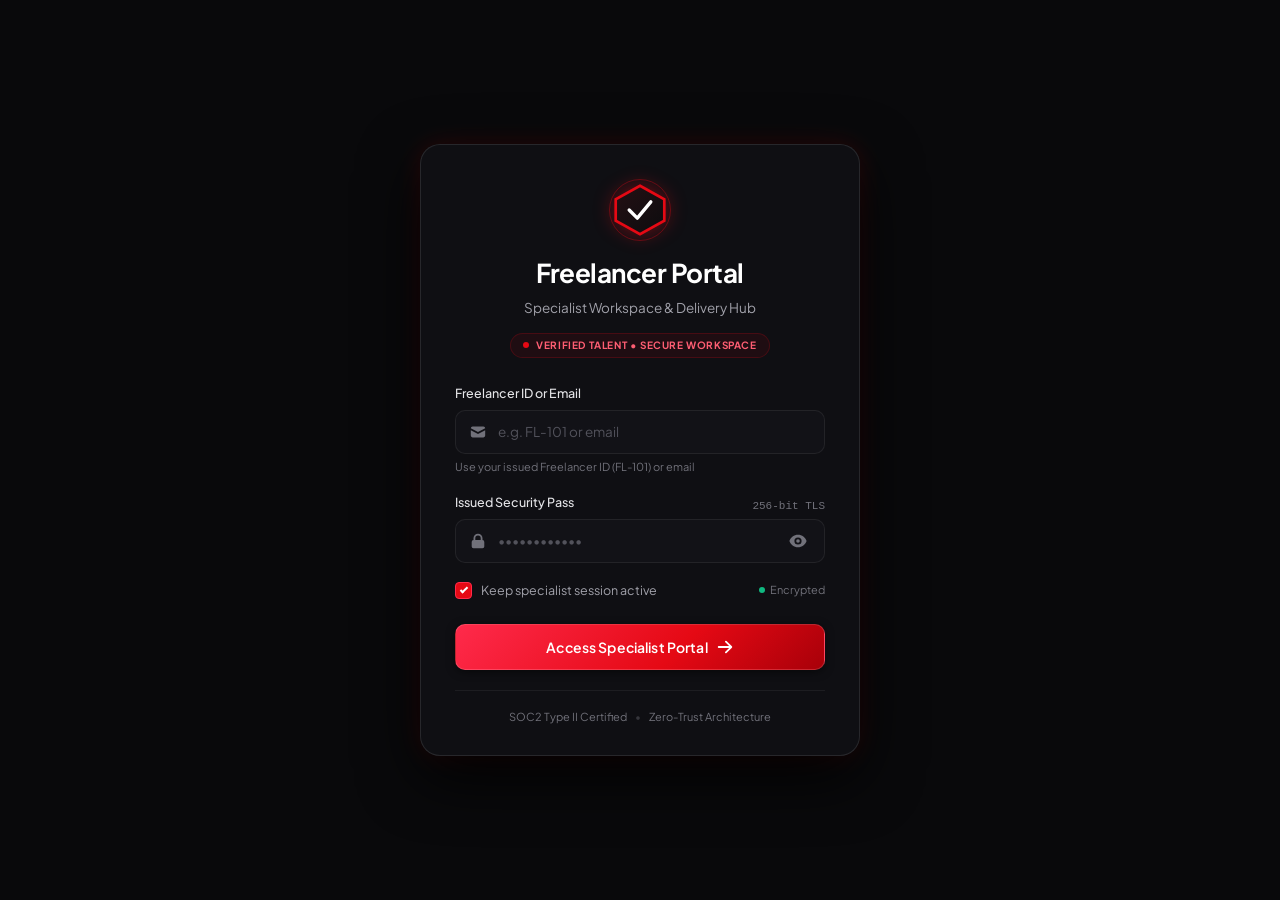
==== commit 45366eb5: "Add files via upload" ====
--- a/freelancer.html
+++ b/freelancer.html
@@ -22,9 +22,9 @@
   <div id="toast-container" class="toast-container" aria-live="polite"></div>
 
   <!-- ======================================================== -->
-  <!-- 1. FREELANCER LOGIN VIEW                                 -->
+  <!-- 1. FREELANCER LOGIN VIEW (Centered Layout) -->
   <!-- ======================================================== -->
-  <section id="freelancer-login-view" class="login-container" aria-label="Freelancer Authentication">
+  <section id="freelancer-login-view" class="fl-login-fullscreen-section" aria-label="Freelancer Authentication">
     <div class="login-bg-effects" aria-hidden="true">
       <div class="glow-orb orb-1"></div>
       <div class="glow-orb orb-2"></div>
@@ -83,7 +83,7 @@
                 type="text" 
                 id="fl-login-email" 
                 class="form-control" 
-                placeholder="e.g. aarav.sharma@freelance.apex.com or FL-101" 
+                placeholder="e.g. FL-101 or email" 
                 required 
                 spellcheck="false"
                 autocomplete="username"
@@ -154,17 +154,8 @@
           </button>
         </form>
 
-
-        <!-- Switch to Admin View link -->
-        <div style="margin-top: 12px; text-align: center; border-top: 1px solid rgba(255,255,255,0.06); padding-top: 10px;">
-          <a href="index.html" style="font-size: 12px; color: var(--text-secondary); text-decoration: none; display: inline-flex; align-items: center; gap: 6px;">
-            <span>Are you a Platform Administrator?</span>
-            <span style="color: var(--red-ember); font-weight: 600;">Go to Admin Portal (index.html) &rarr;</span>
-          </a>
-        </div>
-
         <!-- Card Footer -->
-        <div class="login-card-footer" style="margin-top: 10px;">
+        <div class="login-card-footer" style="margin-top: 20px;">
           <div class="security-badges">
             <span>SOC2 Type II Certified</span>
             <span class="footer-sep">&bull;</span>
@@ -176,49 +167,119 @@
   </section>
 
   <!-- ======================================================== -->
-  <!-- 2. FULL-PAGE CINEMATIC LOADING ANIMATION                -->
+  <!-- 2. UNIQUE FREELANCER CYBERNETIC QUANTUM ORBITAL LOADER   -->
   <!-- ======================================================== -->
-  <div id="freelancer-cinematic-loader" class="cinematic-overlay hidden" aria-hidden="true" role="dialog">
-    <canvas id="fl-loader-canvas" class="loader-canvas"></canvas>
-    <div class="cinematic-pod">
-      <div class="portal-ring ring-outer"></div>
-      <div class="portal-ring ring-mid"></div>
-      <div class="portal-ring ring-inner"></div>
-
-      <div class="cinematic-emblem-wrap">
-        <div class="emblem-core">
-          <svg class="cinematic-logo-svg" viewBox="0 0 64 64" fill="none">
-            <polygon points="32,4 58,18 58,46 32,60 6,46 6,18" stroke="#e50914" stroke-width="2" fill="#09090c"/>
-            <polygon points="32,12 50,22 50,42 32,52 14,42 14,22" stroke="rgba(229, 9, 20, 0.4)" stroke-width="1.5" fill="#131318"/>
-            <polygon points="32,20 42,26 42,38 32,44 22,38 22,26" fill="#e50914"/>
+  <div id="freelancer-cinematic-loader" class="fl-quantum-loader-overlay hidden" aria-hidden="true" role="dialog">
+    <canvas id="fl-loader-canvas" class="fl-quantum-canvas"></canvas>
+    <div class="fl-quantum-ambient-radial"></div>
+
+    <div class="fl-quantum-loader-content">
+      <!-- 3D Gyroscopic Quantum Orbital Spinner -->
+      <div class="fl-orbital-spinner-stage">
+        <!-- Outer Glowing Energy Ring -->
+        <div class="fl-orbital-outer-glow"></div>
+
+        <!-- Segmented Tech HUD Ring -->
+        <div class="fl-hud-tech-ring">
+          <svg viewBox="0 0 200 200" class="fl-hud-svg">
+            <circle cx="100" cy="100" r="90" class="fl-hud-track-circle" />
+            <circle cx="100" cy="100" r="90" class="fl-hud-progress-arc" id="fl-hud-arc" />
           </svg>
-        </div>
-
-        <!-- Futuristic Circular SVG Progress Ring -->
-        <svg class="progress-ring-svg" width="160" height="160">
-          <circle class="progress-ring-bg" cx="80" cy="80" r="72" />
-          <circle id="fl-progress-ring-circle" class="progress-ring-stroke" cx="80" cy="80" r="72" />
-        </svg>
+          <div class="fl-hud-tick-marks">
+            <span class="fl-tick t-0"></span>
+            <span class="fl-tick t-90"></span>
+            <span class="fl-tick t-180"></span>
+            <span class="fl-tick t-270"></span>
+          </div>
+        </div>
+
+        <!-- 3D Orbital Gyroscopic Ring 1 (Tilted 65deg) -->
+        <div class="fl-gyro-ring fl-gyro-1">
+          <div class="fl-gyro-particle p-1"></div>
+          <div class="fl-gyro-particle p-2"></div>
+        </div>
+
+        <!-- 3D Orbital Gyroscopic Ring 2 (Counter Tilt 45deg) -->
+        <div class="fl-gyro-ring fl-gyro-2">
+          <div class="fl-gyro-particle p-3"></div>
+        </div>
+
+        <!-- 3D Orbital Gyroscopic Ring 3 (Fast Equatorial Sweep) -->
+        <div class="fl-gyro-ring fl-gyro-3">
+          <div class="fl-gyro-particle p-4"></div>
+        </div>
+
+        <!-- Central Hexagonal Quantum Matrix Core -->
+        <div class="fl-hex-core-wrap">
+          <div class="fl-hex-pulse-aura"></div>
+          <div class="fl-hex-matrix-frame">
+            <svg viewBox="0 0 60 60" class="fl-hex-svg">
+              <polygon points="30,4 55,18 55,42 30,56 5,42 5,18" class="fl-hex-poly-bg" />
+              <polygon points="30,4 55,18 55,42 30,56 5,42 5,18" class="fl-hex-poly-border" />
+            </svg>
+            <div class="fl-hex-core-icon">
+              <!-- Specialist Shield / Code Vector -->
+              <svg viewBox="0 0 24 24" fill="none" stroke="currentColor" stroke-width="2.4" stroke-linecap="round" stroke-linejoin="round" width="22" height="22">
+                <polyline points="16 18 22 12 16 6"></polyline>
+                <polyline points="8 6 2 12 8 18"></polyline>
+              </svg>
+            </div>
+          </div>
+        </div>
       </div>
 
-      <!-- Percentage & Status Stream -->
-      <div class="loader-metrics">
-        <div class="percentage-display">
-          <span id="fl-loader-percentage">0</span><span class="pct-symbol">%</span>
-        </div>
-        
-        <div class="status-stage-wrapper">
-          <div class="radar-scan-line"></div>
-          <p id="fl-loader-status-text" class="loader-status-text">Authenticating Specialist...</p>
-        </div>
-
-        <!-- System Node Breadcrumb -->
-        <div class="loader-stages-indicator">
-          <span class="stage-pip active" data-stage="1"></span>
-          <span class="stage-pip" data-stage="2"></span>
-          <span class="stage-pip" data-stage="3"></span>
-          <span class="stage-pip" data-stage="4"></span>
-          <span class="stage-pip" data-stage="5"></span>
+      <!-- Live Telemetry Matrix Pod & Progress HUD -->
+      <div class="fl-telemetry-hud-pod">
+        <div class="fl-hud-badge-row">
+          <span class="fl-hud-live-tag">
+            <span class="fl-hud-pulse-dot"></span>
+            SPECIALIST ENCLAVE
+          </span>
+          <span class="fl-hud-cipher-tag">TLS-256 SECURED</span>
+        </div>
+
+        <!-- Cyberpunk Digital Number Display -->
+        <div class="fl-telemetry-pct-row">
+          <span class="fl-pct-bracket">[</span>
+          <span id="fl-loader-percentage" class="fl-pct-digits">0</span>
+          <span class="fl-pct-unit">%</span>
+          <span class="fl-pct-bracket">]</span>
+        </div>
+
+        <!-- Precision Segmented Progress Bar -->
+        <div class="fl-segmented-bar-track">
+          <div id="fl-cursive-progress-bar" class="fl-segmented-bar-fill"></div>
+          <div class="fl-segmented-bar-grid"></div>
+        </div>
+
+        <!-- Live Status Terminal Decryption Text -->
+        <div class="fl-terminal-status-wrap">
+          <span class="fl-terminal-caret">&gt;</span>
+          <p id="fl-loader-status-text" class="fl-terminal-status-text">INITIALIZING SPECIALIST ENCLAVE &bull; VERIFYING TALENT</p>
+        </div>
+
+        <!-- Stage Pips Matrix -->
+        <div class="fl-stage-pips-matrix">
+          <div class="fl-stage-pip-item active" id="fl-pip-0">
+            <span class="pip-dot"></span>
+            <span class="pip-lbl">AUTH</span>
+          </div>
+          <div class="fl-stage-pip-item" id="fl-pip-1">
+            <span class="pip-dot"></span>
+            <span class="pip-lbl">ENCLAVE</span>
+          </div>
+          <div class="fl-stage-pip-item" id="fl-pip-2">
+            <span class="pip-dot"></span>
+            <span class="pip-lbl">SPRINTS</span>
+          </div>
+          <div class="fl-stage-pip-item" id="fl-pip-3">
+            <span class="pip-dot"></span>
+            <span class="pip-lbl">SYNC</span>
+          </div>
+          <div class="fl-stage-pip-item" id="fl-pip-4">
+            <span class="pip-dot"></span>
+            <span class="pip-lbl">GRANTED</span>
+          </div>
         </div>
       </div>
     </div>
@@ -379,12 +440,6 @@
             <span id="live-time">13:17:00</span>
             <span class="badge-timezone">UTC+5:30</span>
           </div>
-
-          <!-- Switch to Admin Dashboard link -->
-          <a href="index.html" class="topbar-icon-btn" title="Open Admin Portal" style="display:inline-flex; align-items:center; gap:5px; text-decoration:none; padding: 0 10px; width:auto; border-radius: 20px; font-size:11px; font-weight:600; border:1px solid rgba(255,255,255,0.12); color: var(--text-secondary); background: rgba(255,255,255,0.03);">
-            <span>Admin Portal</span>
-            <svg viewBox="0 0 24 24" fill="none" stroke="currentColor" stroke-width="2" width="12" height="12"><path d="M18 13v6a2 2 0 0 1-2 2H5a2 2 0 0 1-2-2V8a2 2 0 0 1 2-2h6"></path><polyline points="15 3 21 3 21 9"></polyline><line x1="10" y1="14" x2="21" y2="3"></line></svg>
-          </a>
 
           <!-- Profile Pill & Logout -->
           <div class="topbar-user-pill">
@@ -822,6 +877,77 @@
     </div>
   </div>
 
+  <!-- Google Pay Style Project Completion Celebration Modal -->
+  <div id="modal-project-complete-celebration" class="gpay-celebration-backdrop hidden" aria-hidden="true">
+    <div class="gpay-celebration-card">
+      <button class="gpay-close-btn" onclick="closeProjectCelebrationModal()" aria-label="Close celebration modal">&times;</button>
+      
+      <!-- Ambient Glow & Animated Particle Burst -->
+      <div class="gpay-glow-bg"></div>
+      <div class="gpay-particles-wrap" id="gpay-particles-container">
+        <span class="gpay-particle p1"></span>
+        <span class="gpay-particle p2"></span>
+        <span class="gpay-particle p3"></span>
+        <span class="gpay-particle p4"></span>
+        <span class="gpay-particle p5"></span>
+        <span class="gpay-particle p6"></span>
+        <span class="gpay-particle p7"></span>
+        <span class="gpay-particle p8"></span>
+      </div>
+
+      <!-- Concentric Ripples -->
+      <div class="gpay-ripple-container">
+        <div class="gpay-ripple r1"></div>
+        <div class="gpay-ripple r2"></div>
+        <div class="gpay-ripple r3"></div>
+        
+        <!-- Central Popping Green Circle with Animated Draw Checkmark -->
+        <div class="gpay-green-circle" id="gpay-main-circle">
+          <svg class="gpay-checkmark-svg" viewBox="0 0 52 52">
+            <circle class="gpay-checkmark-circle" cx="26" cy="26" r="24" fill="none"/>
+            <path class="gpay-checkmark-check" fill="none" d="M14.1 27.2l7.1 7.2 16.7-16.8"/>
+          </svg>
+        </div>
+      </div>
+
+      <!-- Celebration Content -->
+      <div class="gpay-celebration-content">
+        <div class="gpay-success-badge">
+          <span class="gpay-badge-dot"></span>
+          <span>SPECIALIST DELIVERABLE COMPLETED</span>
+        </div>
+        <h3 class="gpay-project-title" id="gpay-proj-title">Project Name</h3>
+        <p class="gpay-project-meta" id="gpay-proj-meta">PRJ-301 &bull; Web Development</p>
+        
+        <div class="gpay-status-pill-wrap">
+          <div class="gpay-metric-item">
+            <span class="gpay-metric-label">Sprint Velocity</span>
+            <span class="gpay-metric-val font-mono text-green">100% Complete</span>
+          </div>
+          <div class="gpay-metric-sep"></div>
+          <div class="gpay-metric-item">
+            <span class="gpay-metric-label">Status</span>
+            <span class="gpay-metric-val font-mono" style="color: #60a5fa;">Completed</span>
+          </div>
+          <div class="gpay-metric-sep"></div>
+          <div class="gpay-metric-item">
+            <span class="gpay-metric-label">Cloud Sync</span>
+            <span class="gpay-metric-val font-mono text-green">✓ Live Synced</span>
+          </div>
+        </div>
+
+        <p class="gpay-subtext" id="gpay-proj-subtext">All milestones and deliverables have been marked completed and updated live on the platform.</p>
+
+        <div class="gpay-actions">
+          <button type="button" class="gpay-done-btn" onclick="closeProjectCelebrationModal()">
+            <span>Done</span>
+            <svg viewBox="0 0 20 20" fill="currentColor" width="16" height="16"><path fill-rule="evenodd" d="M16.707 5.293a1 1 0 010 1.414l-8 8a1 1 0 01-1.414 0l-4-4a1 1 0 011.414-1.414L8 12.586l7.293-7.293a1 1 0 011.414 0z" clip-rule="evenodd"/></svg>
+          </button>
+        </div>
+      </div>
+    </div>
+  </div>
+
   <!-- Freelancer Portal Script -->
   <script src="freelancer.js"></script>
 </body>
--- a/style.css
+++ b/style.css
@@ -90,7 +90,7 @@
   line-height: 1.5;
   -webkit-font-smoothing: antialiased;
   -moz-osx-font-smoothing: grayscale;
-  overflow-x: hidden;
+  overflow-x: clip;
 }
 
 button, input, select, textarea {
@@ -585,26 +585,26 @@
 }
 
 /* --------------------------------------------------------------------------
-   4. FULL-PAGE CINEMATIC LOADING ANIMATION
+   4. FULL-PAGE RED & BLACK CURSIVE CALLIGRAPHY LOADER
    -------------------------------------------------------------------------- */
 .cinematic-overlay {
   position: fixed;
   inset: 0;
   width: 100vw;
   height: 100vh;
-  background-color: #060608;
-  z-index: 9999;
+  background: radial-gradient(ellipse at 50% 50%, #150205 0%, #0c0103 35%, #050507 75%, #000000 100%);
+  z-index: 99999;
   display: flex;
   align-items: center;
   justify-content: center;
   overflow: hidden;
   opacity: 1;
-  transition: opacity 0.6s cubic-bezier(0.16, 1, 0.3, 1), transform 0.6s cubic-bezier(0.16, 1, 0.3, 1);
+  transition: opacity 0.5s cubic-bezier(0.16, 1, 0.3, 1), transform 0.5s cubic-bezier(0.16, 1, 0.3, 1);
 }
 
 .cinematic-overlay.fade-out {
   opacity: 0;
-  transform: scale(1.04);
+  transform: scale(1.03);
   pointer-events: none;
 }
 
@@ -615,221 +615,194 @@
   height: 100%;
   z-index: 1;
   pointer-events: none;
-}
-
-.cinematic-pod {
+  opacity: 0.65;
+}
+
+/* Deep Ambient Red Breathing Halo */
+.cursive-ambient-aura {
+  position: absolute;
+  width: 650px;
+  height: 380px;
+  border-radius: 50%;
+  background: radial-gradient(ellipse at center, rgba(229, 9, 20, 0.32) 0%, rgba(255, 42, 75, 0.12) 45%, transparent 72%);
+  filter: blur(48px);
+  z-index: 2;
+  pointer-events: none;
+  animation: cursiveAuraBreath 3.2s ease-in-out infinite alternate;
+}
+
+@keyframes cursiveAuraBreath {
+  0% { transform: scale(0.88); opacity: 0.45; }
+  100% { transform: scale(1.18); opacity: 0.9; }
+}
+
+/* Calligraphy Pod Container */
+.cursive-loader-container {
   position: relative;
-  z-index: 2;
+  z-index: 5;
   display: flex;
   flex-direction: column;
   align-items: center;
   justify-content: center;
-  text-align: center;
-  max-width: 520px;
-  width: 90%;
-  padding: 20px;
-}
-
-/* Outer Cyber Hologram Orbit Rings */
-.portal-ring {
-  position: absolute;
-  border-radius: 50%;
-  pointer-events: none;
-}
-
-.ring-outer {
-  width: 330px;
-  height: 330px;
-  border: 1px dashed rgba(229, 9, 20, 0.28);
-  animation: rotateClockwise 22s linear infinite;
-}
-
-.ring-mid {
-  width: 250px;
-  height: 250px;
-  border: 1px solid rgba(229, 9, 20, 0.2);
-  box-shadow: 0 0 35px rgba(229, 9, 20, 0.12);
-  animation: rotateCounter 14s linear infinite;
-}
-
-.ring-inner {
-  width: 190px;
-  height: 190px;
-  border: 1px dashed rgba(255, 255, 255, 0.1);
-  animation: rotateClockwise 9s linear infinite;
-}
-
-@keyframes rotateClockwise {
-  from { transform: rotate(0deg); }
-  to { transform: rotate(360deg); }
-}
-
-@keyframes rotateCounter {
-  from { transform: rotate(360deg); }
-  to { transform: rotate(0deg); }
-}
-
-/* Emblem Wrap & Hologram Scanner Core */
-.cinematic-emblem-wrap {
-  position: relative;
-  width: 160px;
-  height: 160px;
-  display: flex;
-  align-items: center;
-  justify-content: center;
-  margin-bottom: 24px;
-}
-
-.emblem-core {
-  position: relative;
-  width: 84px;
-  height: 84px;
-  display: flex;
-  align-items: center;
-  justify-content: center;
-  z-index: 3;
-}
-
-.cinematic-logo-svg {
-  width: 100%;
-  height: 100%;
-  filter: drop-shadow(0 0 18px rgba(229, 9, 20, 0.7));
-  animation: floatEmblem 3s ease-in-out infinite;
-}
-
-@keyframes floatEmblem {
-  0%, 100% { transform: translateY(0) scale(1); }
-  50% { transform: translateY(-4px) scale(1.03); }
-}
-
-.core-radial-flare {
-  position: absolute;
-  width: 120px;
-  height: 120px;
-  background: radial-gradient(circle, rgba(229, 9, 20, 0.5) 0%, rgba(229, 9, 20, 0.1) 45%, transparent 70%);
-  border-radius: 50%;
-  filter: blur(12px);
-  z-index: -1;
-  animation: pulseFlare 2s ease-in-out infinite alternate;
-}
-
-@keyframes pulseFlare {
-  0% { opacity: 0.45; transform: scale(0.9); }
-  100% { opacity: 0.95; transform: scale(1.25); }
-}
-
-/* Circular SVG Progress Ring */
-.progress-ring-svg {
-  position: absolute;
-  inset: 0;
-  transform: rotate(-90deg);
-  z-index: 2;
-}
-
-.progress-ring-bg {
-  fill: none;
-  stroke: rgba(255, 255, 255, 0.06);
-  stroke-width: 4;
-}
-
-.progress-ring-stroke {
-  fill: none;
-  stroke: url(#coreFlameGrad);
-  stroke-width: 4.5;
-  stroke-linecap: round;
-  stroke-dasharray: 452.39; /* 2 * PI * 72 */
-  stroke-dashoffset: 452.39;
-  transition: stroke-dashoffset 0.1s linear;
-  filter: drop-shadow(0 0 10px rgba(229, 9, 20, 0.8));
-}
-
-/* Percentage & Status */
-.loader-metrics {
-  display: flex;
-  flex-direction: column;
-  align-items: center;
-  width: 100%;
-}
-
-.percentage-display {
-  font-family: var(--font-mono);
-  font-size: 34px;
-  font-weight: 800;
-  letter-spacing: -0.03em;
-  color: #ffffff;
-  margin-bottom: 12px;
-  text-shadow: 0 0 16px rgba(229, 9, 20, 0.4);
-}
-
-.pct-symbol {
-  font-size: 20px;
-  color: var(--red-ember);
-  margin-left: 3px;
-}
-
-/* Cyber Scanning Telemetry Feed */
-.status-stage-wrapper {
+  width: 92%;
+  max-width: 860px;
+  padding: 24px;
+}
+
+.cursive-svg-wrap {
   position: relative;
   width: 100%;
+  max-width: 800px;
+  display: flex;
+  align-items: center;
+  justify-content: center;
+}
+
+.cursive-loading-svg {
+  width: 100%;
+  height: auto;
+  overflow: visible;
+  filter: none;
+}
+
+/* Ambient Glow Underlay (Disabled - clean sharp stroke) */
+.cursive-path-glow {
+  display: none;
+}
+
+/* Crisp Clean Red Calligraphy Stroke (No Glow Effect) */
+.cursive-path-main {
+  fill: none;
+  stroke: url(#cursiveRedNeonGrad);
+  stroke-width: 3.5;
+  stroke-linecap: round;
+  stroke-linejoin: round;
+  filter: none;
+  stroke-dasharray: 2600;
+  stroke-dashoffset: 2600;
+  animation: cursiveDrawLoop 2.8s cubic-bezier(0.45, 0, 0.25, 1) infinite;
+}
+
+.cursive-dot {
+  filter: none;
+  animation: cursiveDotFlash 2.8s ease-in-out infinite;
+}
+
+@keyframes cursiveDrawLoop {
+  0% {
+    stroke-dashoffset: 2600;
+    opacity: 0.3;
+  }
+  12% {
+    opacity: 1;
+  }
+  68% {
+    stroke-dashoffset: 0;
+    opacity: 1;
+  }
+  86% {
+    stroke-dashoffset: 0;
+    opacity: 1;
+  }
+  100% {
+    stroke-dashoffset: -2600;
+    opacity: 0;
+  }
+}
+
+@keyframes cursiveDotFlash {
+  0%, 48% {
+    opacity: 0;
+    transform: scale(0.2);
+  }
+  56%, 86% {
+    opacity: 1;
+    transform: scale(1);
+  }
+  100% {
+    opacity: 0;
+    transform: scale(0.4);
+  }
+}
+
+/* Sleek Minimal Progress & Telemetry Pod */
+.cursive-metrics-pod {
+  margin-top: 14px;
+  display: flex;
+  flex-direction: column;
+  align-items: center;
+  width: 100%;
   max-width: 440px;
-  padding: 10px 20px;
-  background: rgba(14, 14, 18, 0.85);
-  border: 1px solid rgba(229, 9, 20, 0.3);
-  border-radius: 12px;
-  margin-bottom: 14px;
-  backdrop-filter: blur(12px);
+}
+
+.cursive-percentage {
+  font-family: 'JetBrains Mono', 'Plus Jakarta Sans', monospace;
+  font-size: 28px;
+  font-weight: 800;
+  color: #ffffff;
+  letter-spacing: -0.02em;
+  text-shadow: 0 0 16px rgba(255, 42, 75, 0.85);
+  display: flex;
+  align-items: baseline;
+  gap: 2px;
+}
+
+.cursive-pct-symbol {
+  font-size: 17px;
+  font-weight: 700;
+  color: #ff2a4b;
+}
+
+.cursive-progress-track {
+  width: 100%;
+  height: 3.5px;
+  background: rgba(255, 255, 255, 0.08);
+  border-radius: 99px;
+  margin: 10px 0 12px 0;
   overflow: hidden;
-  box-shadow: 0 8px 32px rgba(0, 0, 0, 0.6);
-}
-
-.loader-status-text {
-  font-family: var(--font-mono);
-  font-size: 13px;
+  position: relative;
+  border: 1px solid rgba(229, 9, 20, 0.2);
+}
+
+.cursive-progress-bar {
+  height: 100%;
+  width: 0%;
+  background: linear-gradient(90deg, #8b0000 0%, #e50914 45%, #ff2a4b 80%, #ffffff 100%);
+  border-radius: 99px;
+  box-shadow: 0 0 14px rgba(255, 42, 75, 0.95);
+  transition: width 0.08s linear;
+}
+
+.cursive-status-text {
+  font-family: 'JetBrains Mono', monospace;
+  font-size: 11.5px;
   font-weight: 500;
-  letter-spacing: 0.02em;
-  color: #f4f4f5;
-  transition: opacity 0.18s ease;
+  color: #a1a1aa;
+  letter-spacing: 0.05em;
+  text-transform: uppercase;
+  text-align: center;
   white-space: nowrap;
   overflow: hidden;
   text-overflow: ellipsis;
-}
-
-.radar-scan-line {
-  position: absolute;
-  top: 0;
-  bottom: 0;
-  left: 0;
-  width: 30px;
-  background: linear-gradient(90deg, transparent, rgba(255, 42, 75, 0.45), transparent);
-  animation: scanLine 2s linear infinite;
-  pointer-events: none;
-}
-
-@keyframes scanLine {
-  0% { left: -10%; opacity: 0; }
-  50% { opacity: 1; }
-  100% { left: 105%; opacity: 0; }
-}
-
-.loader-stages-indicator {
-  display: flex;
-  align-items: center;
-  gap: 10px;
-  margin-top: 4px;
-}
-
-.stage-pip {
-  width: 8px;
-  height: 8px;
-  border-radius: 50%;
-  background: rgba(255, 255, 255, 0.15);
-  transition: all 0.3s ease;
-}
-
-.stage-pip.active {
-  background: var(--red-ember);
-  box-shadow: 0 0 10px var(--red-ember);
-  transform: scale(1.3);
+  max-width: 100%;
+}
+
+@media (max-width: 640px) {
+  .cursive-loader-container {
+    width: 95%;
+    padding: 16px 10px;
+  }
+  .cursive-svg-wrap {
+    max-width: 100%;
+  }
+  .cursive-percentage {
+    font-size: 24px;
+  }
+  .cursive-status-text {
+    font-size: 9.5px;
+    letter-spacing: 0.02em;
+    white-space: normal;
+  }
 }
 
 /* --------------------------------------------------------------------------
@@ -843,7 +816,7 @@
   background-color: var(--bg-core);
   position: relative;
   opacity: 1;
-  overflow-x: hidden;
+  overflow-x: clip;
   box-sizing: border-box;
   transition: opacity 0.5s cubic-bezier(0.16, 1, 0.3, 1);
 }
@@ -1351,7 +1324,7 @@
   flex-direction: column;
   background-color: var(--bg-core);
   box-sizing: border-box;
-  overflow-x: hidden;
+  overflow-x: clip;
   transition: margin-left var(--transition-normal), width var(--transition-normal), max-width var(--transition-normal);
 }
 
@@ -2928,6 +2901,24 @@
   color: #ffffff;
 }
 
+.action-icon-btn.complete {
+  color: #71717a;
+}
+
+.action-icon-btn.complete:hover {
+  color: #10b981;
+  border-color: rgba(16, 185, 129, 0.5);
+  background: rgba(16, 185, 129, 0.12);
+  box-shadow: 0 0 12px rgba(16, 185, 129, 0.3);
+}
+
+.action-icon-btn.complete.is-completed {
+  color: #10b981;
+  border-color: rgba(16, 185, 129, 0.5);
+  background: rgba(16, 185, 129, 0.15);
+  box-shadow: 0 0 10px rgba(16, 185, 129, 0.25);
+}
+
 .action-icon-btn.view:hover {
   color: #60a5fa;
   border-color: rgba(96, 165, 250, 0.4);
@@ -3896,3 +3887,491 @@
   flex-shrink: 0;
 }
 
+/* --------------------------------------------------------------------------
+   16. SEARCHABLE DROPDOWN / COMBOBOX COMPONENT
+   -------------------------------------------------------------------------- */
+.searchable-select-wrap {
+  position: relative;
+  width: 100%;
+}
+
+.searchable-input-group {
+  position: relative;
+  display: flex;
+  align-items: center;
+  width: 100%;
+}
+
+.searchable-input-group input.form-control {
+  padding-right: 36px;
+  cursor: text;
+}
+
+.searchable-input-group .searchable-toggle-btn {
+  position: absolute;
+  right: 6px;
+  top: 50%;
+  transform: translateY(-50%);
+  background: transparent;
+  border: none;
+  color: #71717a;
+  cursor: pointer;
+  padding: 6px;
+  display: flex;
+  align-items: center;
+  justify-content: center;
+  border-radius: 4px;
+  transition: color 0.15s ease, transform 0.15s ease;
+}
+
+.searchable-input-group .searchable-toggle-btn:hover {
+  color: #ffffff;
+}
+
+.searchable-select-wrap.open .searchable-toggle-btn svg {
+  transform: rotate(180deg);
+}
+
+.searchable-dropdown-menu {
+  position: absolute;
+  top: calc(100% + 4px);
+  left: 0;
+  right: 0;
+  background: #14141a;
+  border: 1px solid rgba(229, 9, 20, 0.35);
+  border-radius: 8px;
+  box-shadow: 0 12px 32px rgba(0, 0, 0, 0.85);
+  max-height: 230px;
+  overflow-y: auto;
+  z-index: 1050;
+  display: none;
+  flex-direction: column;
+  padding: 5px;
+  backdrop-filter: blur(12px);
+}
+
+.searchable-select-wrap.open .searchable-dropdown-menu {
+  display: flex;
+}
+
+.searchable-option-item {
+  display: flex;
+  align-items: center;
+  justify-content: space-between;
+  padding: 9px 12px;
+  border-radius: 6px;
+  cursor: pointer;
+  transition: background 0.15s ease;
+  font-size: 13px;
+  color: #e4e4e7;
+  gap: 8px;
+}
+
+.searchable-option-item:hover,
+.searchable-option-item.highlighted {
+  background: rgba(229, 9, 20, 0.15);
+  color: #ffffff;
+}
+
+.searchable-option-item.selected {
+  background: rgba(229, 9, 20, 0.25);
+  color: #ffffff;
+  font-weight: 600;
+}
+
+.searchable-option-main {
+  display: flex;
+  align-items: center;
+  gap: 8px;
+  overflow: hidden;
+}
+
+.searchable-option-avatar {
+  width: 24px;
+  height: 24px;
+  border-radius: 50%;
+  background: rgba(229, 9, 20, 0.2);
+  color: #ff2a4b;
+  font-size: 11px;
+  font-weight: 700;
+  display: flex;
+  align-items: center;
+  justify-content: center;
+  flex-shrink: 0;
+}
+
+.searchable-option-title {
+  font-weight: 600;
+  color: #ffffff;
+  white-space: nowrap;
+  overflow: hidden;
+  text-overflow: ellipsis;
+}
+
+.searchable-option-subtitle {
+  font-size: 11px;
+  color: #71717a;
+  white-space: nowrap;
+  overflow: hidden;
+  text-overflow: ellipsis;
+}
+
+.searchable-empty-item {
+  padding: 14px 12px;
+  text-align: center;
+  font-size: 12px;
+  color: #71717a;
+  display: flex;
+  flex-direction: column;
+  align-items: center;
+  gap: 4px;
+}
+
+.searchable-add-quick-btn {
+  font-size: 11.5px;
+  color: #ff2a4b;
+  background: transparent;
+  border: 1px dashed rgba(229, 9, 20, 0.4);
+  padding: 6px 10px;
+  border-radius: 6px;
+  cursor: pointer;
+  margin-top: 6px;
+  width: 100%;
+  text-align: center;
+  transition: all 0.15s ease;
+}
+
+.searchable-add-quick-btn:hover {
+  background: rgba(229, 9, 20, 0.12);
+  border-color: #ff2a4b;
+}
+
+/* --------------------------------------------------------------------------
+   16. GOOGLE PAY STYLE PROJECT COMPLETION CELEBRATION POPUP
+   -------------------------------------------------------------------------- */
+.gpay-celebration-backdrop {
+  position: fixed;
+  inset: 0;
+  background: rgba(4, 4, 8, 0.88);
+  backdrop-filter: blur(14px);
+  -webkit-backdrop-filter: blur(14px);
+  z-index: 99999;
+  display: flex;
+  align-items: center;
+  justify-content: center;
+  padding: 20px;
+  opacity: 1;
+  transition: opacity 0.25s cubic-bezier(0.16, 1, 0.3, 1);
+}
+
+.gpay-celebration-backdrop.hidden {
+  opacity: 0;
+  pointer-events: none;
+  display: none !important;
+}
+
+.gpay-celebration-card {
+  position: relative;
+  width: 100%;
+  max-width: 440px;
+  background: linear-gradient(180deg, #181824 0%, #0e0e14 100%);
+  border: 1px solid rgba(16, 185, 129, 0.35);
+  border-radius: 24px;
+  padding: 38px 28px 28px;
+  text-align: center;
+  box-shadow: 0 25px 65px rgba(0, 0, 0, 0.85), 0 0 45px rgba(16, 185, 129, 0.2);
+  overflow: hidden;
+  animation: gpayCardSlideUp 0.45s cubic-bezier(0.175, 0.885, 0.32, 1.275) forwards;
+}
+
+@keyframes gpayCardSlideUp {
+  0% { transform: scale(0.82) translateY(28px); opacity: 0; }
+  100% { transform: scale(1) translateY(0); opacity: 1; }
+}
+
+.gpay-close-btn {
+  position: absolute;
+  top: 14px;
+  right: 16px;
+  background: rgba(255, 255, 255, 0.05);
+  border: 1px solid rgba(255, 255, 255, 0.08);
+  width: 30px;
+  height: 30px;
+  border-radius: 50%;
+  font-size: 20px;
+  color: #a1a1aa;
+  cursor: pointer;
+  display: inline-flex;
+  align-items: center;
+  justify-content: center;
+  line-height: 1;
+  transition: all 0.15s ease;
+  z-index: 10;
+}
+
+.gpay-close-btn:hover {
+  background: rgba(255, 255, 255, 0.12);
+  color: #ffffff;
+}
+
+.gpay-glow-bg {
+  position: absolute;
+  top: -40px;
+  left: 50%;
+  transform: translateX(-50%);
+  width: 260px;
+  height: 260px;
+  background: radial-gradient(circle, rgba(16, 185, 129, 0.32) 0%, rgba(16, 185, 129, 0) 70%);
+  pointer-events: none;
+}
+
+/* Concentric Expanding Ripple Waves */
+.gpay-ripple-container {
+  position: relative;
+  width: 100px;
+  height: 100px;
+  margin: 0 auto 20px;
+  display: flex;
+  align-items: center;
+  justify-content: center;
+}
+
+.gpay-ripple {
+  position: absolute;
+  inset: 0;
+  border-radius: 50%;
+  border: 2px solid rgba(16, 185, 129, 0.5);
+  animation: gpayRippleExpand 2.2s cubic-bezier(0.1, 0.8, 0.3, 1) infinite;
+  pointer-events: none;
+}
+
+.gpay-ripple.r2 {
+  animation-delay: 0.5s;
+}
+
+.gpay-ripple.r3 {
+  animation-delay: 1.0s;
+}
+
+@keyframes gpayRippleExpand {
+  0% { transform: scale(0.85); opacity: 0.95; }
+  100% { transform: scale(1.95); opacity: 0; }
+}
+
+/* Google Pay Style Vibrant Green Circle & Checkmark */
+.gpay-green-circle {
+  width: 84px;
+  height: 84px;
+  border-radius: 50%;
+  background: linear-gradient(135deg, #00E676 0%, #00C853 50%, #059669 100%);
+  box-shadow: 0 0 32px rgba(0, 230, 118, 0.6), 0 8px 24px rgba(0, 0, 0, 0.4);
+  display: flex;
+  align-items: center;
+  justify-content: center;
+  position: relative;
+  z-index: 2;
+  animation: gpayCirclePopIn 0.55s cubic-bezier(0.34, 1.56, 0.64, 1) forwards;
+}
+
+@keyframes gpayCirclePopIn {
+  0% { transform: scale(0); opacity: 0; }
+  60% { transform: scale(1.18); opacity: 1; }
+  85% { transform: scale(0.95); }
+  100% { transform: scale(1); }
+}
+
+.gpay-checkmark-svg {
+  width: 56px;
+  height: 56px;
+  display: block;
+}
+
+.gpay-checkmark-circle {
+  stroke-dasharray: 166;
+  stroke-dashoffset: 166;
+  stroke-width: 3.5;
+  stroke-miterlimit: 10;
+  stroke: rgba(255, 255, 255, 0.35);
+  animation: gpayStroke 0.6s cubic-bezier(0.65, 0, 0.45, 1) 0.1s forwards;
+}
+
+.gpay-checkmark-check {
+  transform-origin: 50% 50%;
+  stroke-dasharray: 48;
+  stroke-dashoffset: 48;
+  stroke: #ffffff;
+  stroke-width: 4.8;
+  stroke-linecap: round;
+  stroke-linejoin: round;
+  animation: gpayCheckDraw 0.45s cubic-bezier(0.65, 0, 0.45, 1) 0.35s forwards;
+}
+
+@keyframes gpayStroke {
+  100% { stroke-dashoffset: 0; }
+}
+
+@keyframes gpayCheckDraw {
+  100% { stroke-dashoffset: 0; }
+}
+
+/* Floating Confetti / Burst Particles */
+.gpay-particles-wrap {
+  position: absolute;
+  top: 50px;
+  left: 50%;
+  transform: translateX(-50%);
+  width: 140px;
+  height: 140px;
+  pointer-events: none;
+  z-index: 1;
+}
+
+.gpay-particle {
+  position: absolute;
+  width: 7px;
+  height: 7px;
+  border-radius: 50%;
+  background: #00E676;
+  box-shadow: 0 0 8px #00E676;
+  opacity: 0;
+  animation: gpayParticleBurst 0.9s cubic-bezier(0.12, 0.8, 0.32, 1) 0.25s forwards;
+}
+
+.gpay-particle.p1 { top: 0; left: 50%; background: #34D399; }
+.gpay-particle.p2 { top: 15%; right: 10%; background: #FBBF24; width: 6px; height: 6px; }
+.gpay-particle.p3 { top: 50%; right: 0; background: #60A5FA; }
+.gpay-particle.p4 { bottom: 15%; right: 15%; background: #A78BFA; width: 8px; height: 8px; }
+.gpay-particle.p5 { bottom: 0; left: 50%; background: #00E676; }
+.gpay-particle.p6 { bottom: 15%; left: 15%; background: #F43F5E; width: 6px; height: 6px; }
+.gpay-particle.p7 { top: 50%; left: 0; background: #38BDF8; }
+.gpay-particle.p8 { top: 15%; left: 10%; background: #FBBF24; width: 8px; height: 8px; }
+
+@keyframes gpayParticleBurst {
+  0% { transform: translate(0, 0) scale(0.2); opacity: 0; }
+  40% { opacity: 1; }
+  100% {
+    transform: translate(var(--dx, 0), var(--dy, 0)) scale(1);
+    opacity: 0;
+  }
+}
+.gpay-particle.p1 { --dx: 0px; --dy: -44px; }
+.gpay-particle.p2 { --dx: 40px; --dy: -34px; }
+.gpay-particle.p3 { --dx: 50px; --dy: 0px; }
+.gpay-particle.p4 { --dx: 38px; --dy: 40px; }
+.gpay-particle.p5 { --dx: 0px; --dy: 48px; }
+.gpay-particle.p6 { --dx: -38px; --dy: 40px; }
+.gpay-particle.p7 { --dx: -50px; --dy: 0px; }
+.gpay-particle.p8 { --dx: -40px; --dy: -34px; }
+
+/* Content Text & Metrics */
+.gpay-success-badge {
+  display: inline-flex;
+  align-items: center;
+  gap: 6px;
+  background: rgba(16, 185, 129, 0.12);
+  border: 1px solid rgba(16, 185, 129, 0.3);
+  padding: 4px 12px;
+  border-radius: 20px;
+  font-size: 10.5px;
+  font-weight: 700;
+  letter-spacing: 0.05em;
+  color: #34d399;
+  margin-bottom: 12px;
+}
+
+.gpay-badge-dot {
+  width: 6px;
+  height: 6px;
+  border-radius: 50%;
+  background: #10b981;
+  box-shadow: 0 0 6px #10b981;
+}
+
+.gpay-project-title {
+  font-size: 21px;
+  font-weight: 700;
+  color: #ffffff;
+  margin-bottom: 4px;
+  letter-spacing: -0.01em;
+}
+
+.gpay-project-meta {
+  font-size: 12.5px;
+  color: #a1a1aa;
+  margin-bottom: 18px;
+}
+
+.gpay-status-pill-wrap {
+  display: flex;
+  align-items: center;
+  justify-content: space-around;
+  background: rgba(255, 255, 255, 0.03);
+  border: 1px solid rgba(255, 255, 255, 0.07);
+  border-radius: 14px;
+  padding: 12px 14px;
+  margin-bottom: 16px;
+}
+
+.gpay-metric-item {
+  display: flex;
+  flex-direction: column;
+  align-items: center;
+  gap: 3px;
+}
+
+.gpay-metric-label {
+  font-size: 10px;
+  color: #71717a;
+  text-transform: uppercase;
+  letter-spacing: 0.04em;
+}
+
+.gpay-metric-val {
+  font-size: 12.5px;
+  font-weight: 700;
+}
+
+.gpay-metric-sep {
+  width: 1px;
+  height: 24px;
+  background: rgba(255, 255, 255, 0.08);
+}
+
+.gpay-subtext {
+  font-size: 12px;
+  color: #71717a;
+  line-height: 1.5;
+  margin-bottom: 22px;
+}
+
+.gpay-actions {
+  display: flex;
+  justify-content: center;
+}
+
+.gpay-done-btn {
+  background: linear-gradient(135deg, #00C853, #059669);
+  color: #ffffff;
+  border: none;
+  padding: 11px 36px;
+  border-radius: 24px;
+  font-size: 13.5px;
+  font-weight: 700;
+  cursor: pointer;
+  display: inline-flex;
+  align-items: center;
+  gap: 8px;
+  box-shadow: 0 4px 20px rgba(0, 200, 83, 0.35);
+  transition: all 0.2s ease;
+}
+
+.gpay-done-btn:hover {
+  transform: translateY(-2px);
+  box-shadow: 0 6px 26px rgba(0, 200, 83, 0.55);
+}
+
+.gpay-done-btn:active {
+  transform: translateY(0);
+}
+
+
--- a/freelancer.css
+++ b/freelancer.css
@@ -300,4 +300,908 @@
   .projects-grid-container {
     grid-template-columns: 1fr;
   }
+}
+
+/* --------------------------------------------------------------------------
+   Admin Project Notes Card (Read-Only for Freelancers)
+   -------------------------------------------------------------------------- */
+.fl-admin-notes-card {
+  margin-top: 12px;
+  background: rgba(18, 18, 24, 0.85);
+  border: 1px solid rgba(229, 9, 20, 0.22);
+  border-radius: 8px;
+  padding: 10px 12px;
+}
+
+.fl-notes-header {
+  display: flex;
+  align-items: center;
+  justify-content: space-between;
+  margin-bottom: 6px;
+}
+
+.fl-notes-badge {
+  font-size: 9.5px;
+  font-family: 'JetBrains Mono', monospace;
+  font-weight: 700;
+  color: #ff2a4b;
+  background: rgba(229, 9, 20, 0.12);
+  border: 1px solid rgba(229, 9, 20, 0.28);
+  padding: 2px 6px;
+  border-radius: 4px;
+  letter-spacing: 0.04em;
+  text-transform: uppercase;
+}
+
+.fl-notes-body {
+  font-size: 12px;
+  color: #d4d4d8;
+  line-height: 1.5;
+  white-space: pre-wrap;
+  word-break: break-word;
+}
+
+/* Freelancer Mark Complete Button */
+.fl-btn-mark-complete {
+  background: rgba(16, 185, 129, 0.12);
+  border: 1px solid rgba(16, 185, 129, 0.35);
+  color: #34d399;
+  border-radius: 6px;
+  padding: 6px 12px;
+  font-size: 11.5px;
+  font-weight: 600;
+  cursor: pointer;
+  display: inline-flex;
+  align-items: center;
+  gap: 5px;
+  transition: all 0.18s ease;
+}
+
+.fl-btn-mark-complete:hover {
+  background: #10b981;
+  color: #ffffff;
+  box-shadow: 0 0 14px rgba(16, 185, 129, 0.4);
+}
+
+.fl-btn-mark-complete.is-completed {
+  background: rgba(16, 185, 129, 0.22);
+  border-color: #10b981;
+  color: #ffffff;
+  box-shadow: 0 0 12px rgba(16, 185, 129, 0.3);
+}
+
+/* --------------------------------------------------------------------------
+   Google Pay Style Project Completion Celebration Popup
+   -------------------------------------------------------------------------- */
+.gpay-celebration-backdrop {
+  position: fixed;
+  inset: 0;
+  background: rgba(4, 4, 8, 0.88);
+  backdrop-filter: blur(14px);
+  -webkit-backdrop-filter: blur(14px);
+  z-index: 99999;
+  display: flex;
+  align-items: center;
+  justify-content: center;
+  padding: 20px;
+  opacity: 1;
+  transition: opacity 0.25s cubic-bezier(0.16, 1, 0.3, 1);
+}
+
+.gpay-celebration-backdrop.hidden {
+  opacity: 0;
+  pointer-events: none;
+  display: none !important;
+}
+
+.gpay-celebration-card {
+  position: relative;
+  width: 100%;
+  max-width: 440px;
+  background: linear-gradient(180deg, #181824 0%, #0e0e14 100%);
+  border: 1px solid rgba(16, 185, 129, 0.35);
+  border-radius: 24px;
+  padding: 38px 28px 28px;
+  text-align: center;
+  box-shadow: 0 25px 65px rgba(0, 0, 0, 0.85), 0 0 45px rgba(16, 185, 129, 0.2);
+  overflow: hidden;
+  animation: gpayCardSlideUp 0.45s cubic-bezier(0.175, 0.885, 0.32, 1.275) forwards;
+}
+
+@keyframes gpayCardSlideUp {
+  0% { transform: scale(0.82) translateY(28px); opacity: 0; }
+  100% { transform: scale(1) translateY(0); opacity: 1; }
+}
+
+.gpay-close-btn {
+  position: absolute;
+  top: 14px;
+  right: 16px;
+  background: rgba(255, 255, 255, 0.05);
+  border: 1px solid rgba(255, 255, 255, 0.08);
+  width: 30px;
+  height: 30px;
+  border-radius: 50%;
+  font-size: 20px;
+  color: #a1a1aa;
+  cursor: pointer;
+  display: inline-flex;
+  align-items: center;
+  justify-content: center;
+  line-height: 1;
+  transition: all 0.15s ease;
+  z-index: 10;
+}
+
+.gpay-close-btn:hover {
+  background: rgba(255, 255, 255, 0.12);
+  color: #ffffff;
+}
+
+.gpay-glow-bg {
+  position: absolute;
+  top: -40px;
+  left: 50%;
+  transform: translateX(-50%);
+  width: 260px;
+  height: 260px;
+  background: radial-gradient(circle, rgba(16, 185, 129, 0.32) 0%, rgba(16, 185, 129, 0) 70%);
+  pointer-events: none;
+}
+
+.gpay-ripple-container {
+  position: relative;
+  width: 100px;
+  height: 100px;
+  margin: 0 auto 20px;
+  display: flex;
+  align-items: center;
+  justify-content: center;
+}
+
+.gpay-ripple {
+  position: absolute;
+  inset: 0;
+  border-radius: 50%;
+  border: 2px solid rgba(16, 185, 129, 0.5);
+  animation: gpayRippleExpand 2.2s cubic-bezier(0.1, 0.8, 0.3, 1) infinite;
+  pointer-events: none;
+}
+
+.gpay-ripple.r2 {
+  animation-delay: 0.5s;
+}
+
+.gpay-ripple.r3 {
+  animation-delay: 1.0s;
+}
+
+@keyframes gpayRippleExpand {
+  0% { transform: scale(0.85); opacity: 0.95; }
+  100% { transform: scale(1.95); opacity: 0; }
+}
+
+.gpay-green-circle {
+  width: 84px;
+  height: 84px;
+  border-radius: 50%;
+  background: linear-gradient(135deg, #00E676 0%, #00C853 50%, #059669 100%);
+  box-shadow: 0 0 32px rgba(0, 230, 118, 0.6), 0 8px 24px rgba(0, 0, 0, 0.4);
+  display: flex;
+  align-items: center;
+  justify-content: center;
+  position: relative;
+  z-index: 2;
+  animation: gpayCirclePopIn 0.55s cubic-bezier(0.34, 1.56, 0.64, 1) forwards;
+}
+
+@keyframes gpayCirclePopIn {
+  0% { transform: scale(0); opacity: 0; }
+  60% { transform: scale(1.18); opacity: 1; }
+  85% { transform: scale(0.95); }
+  100% { transform: scale(1); }
+}
+
+.gpay-checkmark-svg {
+  width: 56px;
+  height: 56px;
+  display: block;
+}
+
+.gpay-checkmark-circle {
+  stroke-dasharray: 166;
+  stroke-dashoffset: 166;
+  stroke-width: 3.5;
+  stroke-miterlimit: 10;
+  stroke: rgba(255, 255, 255, 0.35);
+  animation: gpayStroke 0.6s cubic-bezier(0.65, 0, 0.45, 1) 0.1s forwards;
+}
+
+.gpay-checkmark-check {
+  transform-origin: 50% 50%;
+  stroke-dasharray: 48;
+  stroke-dashoffset: 48;
+  stroke: #ffffff;
+  stroke-width: 4.8;
+  stroke-linecap: round;
+  stroke-linejoin: round;
+  animation: gpayCheckDraw 0.45s cubic-bezier(0.65, 0, 0.45, 1) 0.35s forwards;
+}
+
+@keyframes gpayStroke {
+  100% { stroke-dashoffset: 0; }
+}
+
+@keyframes gpayCheckDraw {
+  100% { stroke-dashoffset: 0; }
+}
+
+.gpay-particles-wrap {
+  position: absolute;
+  top: 50px;
+  left: 50%;
+  transform: translateX(-50%);
+  width: 140px;
+  height: 140px;
+  pointer-events: none;
+  z-index: 1;
+}
+
+.gpay-particle {
+  position: absolute;
+  width: 7px;
+  height: 7px;
+  border-radius: 50%;
+  background: #00E676;
+  box-shadow: 0 0 8px #00E676;
+  opacity: 0;
+  animation: gpayParticleBurst 0.9s cubic-bezier(0.12, 0.8, 0.32, 1) 0.25s forwards;
+}
+
+.gpay-particle.p1 { top: 0; left: 50%; background: #34D399; }
+.gpay-particle.p2 { top: 15%; right: 10%; background: #FBBF24; width: 6px; height: 6px; }
+.gpay-particle.p3 { top: 50%; right: 0; background: #60A5FA; }
+.gpay-particle.p4 { bottom: 15%; right: 15%; background: #A78BFA; width: 8px; height: 8px; }
+.gpay-particle.p5 { bottom: 0; left: 50%; background: #00E676; }
+.gpay-particle.p6 { bottom: 15%; left: 15%; background: #F43F5E; width: 6px; height: 6px; }
+.gpay-particle.p7 { top: 50%; left: 0; background: #38BDF8; }
+.gpay-particle.p8 { top: 15%; left: 10%; background: #FBBF24; width: 8px; height: 8px; }
+
+@keyframes gpayParticleBurst {
+  0% { transform: translate(0, 0) scale(0.2); opacity: 0; }
+  40% { opacity: 1; }
+  100% {
+    transform: translate(var(--dx, 0), var(--dy, 0)) scale(1);
+    opacity: 0;
+  }
+}
+.gpay-particle.p1 { --dx: 0px; --dy: -44px; }
+.gpay-particle.p2 { --dx: 40px; --dy: -34px; }
+.gpay-particle.p3 { --dx: 50px; --dy: 0px; }
+.gpay-particle.p4 { --dx: 38px; --dy: 40px; }
+.gpay-particle.p5 { --dx: 0px; --dy: 48px; }
+.gpay-particle.p6 { --dx: -38px; --dy: 40px; }
+.gpay-particle.p7 { --dx: -50px; --dy: 0px; }
+.gpay-particle.p8 { --dx: -40px; --dy: -34px; }
+
+.gpay-success-badge {
+  display: inline-flex;
+  align-items: center;
+  gap: 6px;
+  background: rgba(16, 185, 129, 0.12);
+  border: 1px solid rgba(16, 185, 129, 0.3);
+  padding: 4px 12px;
+  border-radius: 20px;
+  font-size: 10.5px;
+  font-weight: 700;
+  letter-spacing: 0.05em;
+  color: #34d399;
+  margin-bottom: 12px;
+}
+
+.gpay-badge-dot {
+  width: 6px;
+  height: 6px;
+  border-radius: 50%;
+  background: #10b981;
+  box-shadow: 0 0 6px #10b981;
+}
+
+.gpay-project-title {
+  font-size: 21px;
+  font-weight: 700;
+  color: #ffffff;
+  margin-bottom: 4px;
+  letter-spacing: -0.01em;
+}
+
+.gpay-project-meta {
+  font-size: 12.5px;
+  color: #a1a1aa;
+  margin-bottom: 18px;
+}
+
+.gpay-status-pill-wrap {
+  display: flex;
+  align-items: center;
+  justify-content: space-around;
+  background: rgba(255, 255, 255, 0.03);
+  border: 1px solid rgba(255, 255, 255, 0.07);
+  border-radius: 14px;
+  padding: 12px 14px;
+  margin-bottom: 16px;
+}
+
+.gpay-metric-item {
+  display: flex;
+  flex-direction: column;
+  align-items: center;
+  gap: 3px;
+}
+
+.gpay-metric-label {
+  font-size: 10px;
+  color: #71717a;
+  text-transform: uppercase;
+  letter-spacing: 0.04em;
+}
+
+.gpay-metric-val {
+  font-size: 12.5px;
+  font-weight: 700;
+}
+
+.gpay-metric-sep {
+  width: 1px;
+  height: 24px;
+  background: rgba(255, 255, 255, 0.08);
+}
+
+.gpay-subtext {
+  font-size: 12px;
+  color: #71717a;
+  line-height: 1.5;
+  margin-bottom: 22px;
+}
+
+.gpay-actions {
+  display: flex;
+  justify-content: center;
+}
+
+.gpay-done-btn {
+  background: linear-gradient(135deg, #00C853, #059669);
+  color: #ffffff;
+  border: none;
+  padding: 11px 36px;
+  border-radius: 24px;
+  font-size: 13.5px;
+  font-weight: 700;
+  cursor: pointer;
+  display: inline-flex;
+  align-items: center;
+  gap: 8px;
+  box-shadow: 0 4px 20px rgba(0, 200, 83, 0.35);
+  transition: all 0.2s ease;
+}
+
+.gpay-done-btn:hover {
+  transform: translateY(-2px);
+  box-shadow: 0 6px 26px rgba(0, 200, 83, 0.55);
+}
+
+.gpay-done-btn:active {
+  transform: translateY(0);
+}
+
+/* ==========================================================================
+   Centered Freelancer Login View
+   ========================================================================== */
+.fl-login-fullscreen-section {
+  position: relative;
+  width: 100vw;
+  min-height: 100vh;
+  display: flex;
+  align-items: center;
+  justify-content: center;
+  padding: 24px;
+  background-color: var(--bg-core);
+  box-sizing: border-box;
+  overflow: hidden;
+  z-index: 10;
+  transition: opacity 0.4s ease, transform 0.4s ease;
+}
+
+.fl-login-fullscreen-section.hidden,
+#freelancer-login-view.hidden {
+  display: none !important;
+}
+
+.fl-login-fullscreen-section .login-card-wrapper {
+  position: relative;
+  z-index: 10;
+  width: 100%;
+  max-width: 440px;
+  margin: 0 auto;
+  display: flex;
+  justify-content: center;
+}
+
+.fl-login-fullscreen-section .login-card {
+  width: 100%;
+  max-width: 440px;
+  margin: 0 auto;
+  box-shadow: 0 20px 60px rgba(0, 0, 0, 0.9), 0 0 24px rgba(229, 9, 20, 0.18);
+  border: 1px solid rgba(255, 255, 255, 0.1);
+  background: rgba(17, 17, 21, 0.92);
+  backdrop-filter: blur(28px);
+  -webkit-backdrop-filter: blur(28px);
+}
+
+/* ==========================================================================
+   Unique Freelancer Quantum Orbital Reactor Loader
+   Executive Red & Black Cybernetic Aesthetics
+   ========================================================================== */
+.fl-quantum-loader-overlay {
+  position: fixed;
+  inset: 0;
+  width: 100vw;
+  height: 100vh;
+  background: #060608;
+  z-index: 99999;
+  display: flex;
+  align-items: center;
+  justify-content: center;
+  overflow: hidden;
+  opacity: 1;
+  visibility: visible;
+  transition: opacity 0.5s cubic-bezier(0.16, 1, 0.3, 1), visibility 0.5s ease;
+}
+
+.fl-quantum-loader-overlay.fade-out {
+  opacity: 0 !important;
+  visibility: hidden !important;
+  pointer-events: none;
+}
+
+.fl-quantum-canvas {
+  position: absolute;
+  inset: 0;
+  width: 100%;
+  height: 100%;
+  pointer-events: none;
+  z-index: 0;
+}
+
+.fl-quantum-ambient-radial {
+  position: absolute;
+  width: 600px;
+  height: 600px;
+  border-radius: 50%;
+  background: radial-gradient(circle, rgba(229, 9, 20, 0.18) 0%, rgba(139, 0, 0, 0.06) 45%, transparent 70%);
+  filter: blur(60px);
+  pointer-events: none;
+  z-index: 1;
+  animation: flAmbientPulse 3.5s ease-in-out infinite alternate;
+}
+
+@keyframes flAmbientPulse {
+  0% { transform: scale(0.9); opacity: 0.5; }
+  100% { transform: scale(1.15); opacity: 0.85; }
+}
+
+.fl-quantum-loader-content {
+  position: relative;
+  z-index: 2;
+  display: flex;
+  flex-direction: column;
+  align-items: center;
+  justify-content: center;
+  gap: 32px;
+  width: 100%;
+  max-width: 480px;
+  padding: 20px;
+}
+
+/* 3D Gyroscopic Quantum Orbital Spinner Stage */
+.fl-orbital-spinner-stage {
+  position: relative;
+  width: 200px;
+  height: 200px;
+  display: flex;
+  align-items: center;
+  justify-content: center;
+  perspective: 900px;
+}
+
+.fl-orbital-outer-glow {
+  position: absolute;
+  inset: -10px;
+  border-radius: 50%;
+  background: radial-gradient(circle, rgba(229, 9, 20, 0.22) 0%, transparent 70%);
+  filter: blur(14px);
+  pointer-events: none;
+}
+
+/* Segmented Tech HUD Ring */
+.fl-hud-tech-ring {
+  position: absolute;
+  inset: 0;
+  width: 100%;
+  height: 100%;
+  pointer-events: none;
+}
+
+.fl-hud-svg {
+  width: 100%;
+  height: 100%;
+  transform: rotate(-90deg);
+}
+
+.fl-hud-track-circle {
+  fill: none;
+  stroke: rgba(255, 255, 255, 0.05);
+  stroke-width: 2.5;
+  stroke-dasharray: 6 4;
+}
+
+.fl-hud-progress-arc {
+  fill: none;
+  stroke: #ff2a4b;
+  stroke-width: 3.5;
+  stroke-linecap: round;
+  stroke-dasharray: 565;
+  stroke-dashoffset: 565;
+  filter: drop-shadow(0 0 6px rgba(229, 9, 20, 0.7));
+  transition: stroke-dashoffset 0.08s linear;
+}
+
+.fl-hud-tick-marks {
+  position: absolute;
+  inset: 0;
+  pointer-events: none;
+}
+
+.fl-tick {
+  position: absolute;
+  width: 6px;
+  height: 2px;
+  background: rgba(255, 42, 75, 0.7);
+  box-shadow: 0 0 6px #ff2a4b;
+}
+
+.fl-tick.t-0 { top: 0; left: 50%; transform: translateX(-50%) rotate(90deg); }
+.fl-tick.t-90 { top: 50%; right: 0; transform: translateY(-50%); }
+.fl-tick.t-180 { bottom: 0; left: 50%; transform: translateX(-50%) rotate(90deg); }
+.fl-tick.t-270 { top: 50%; left: 0; transform: translateY(-50%); }
+
+/* 3D Gyroscopic Rings */
+.fl-gyro-ring {
+  position: absolute;
+  width: 170px;
+  height: 170px;
+  border-radius: 50%;
+  border: 1.5px solid rgba(229, 9, 20, 0.35);
+  transform-style: preserve-3d;
+  pointer-events: none;
+}
+
+.fl-gyro-1 {
+  border-top-color: #ff2a4b;
+  border-right-color: rgba(229, 9, 20, 0.8);
+  border-bottom-color: rgba(139, 0, 0, 0.2);
+  border-left-color: transparent;
+  animation: gyroSpin1 2.4s linear infinite;
+  box-shadow: inset 0 0 12px rgba(229, 9, 20, 0.15);
+}
+
+.fl-gyro-2 {
+  width: 145px;
+  height: 145px;
+  border: 1.5px dashed rgba(255, 42, 75, 0.5);
+  border-left-color: #ffffff;
+  border-top-color: #e50914;
+  animation: gyroSpin2 1.9s linear infinite reverse;
+}
+
+.fl-gyro-3 {
+  width: 120px;
+  height: 120px;
+  border: 1.5px solid rgba(255, 255, 255, 0.1);
+  border-bottom-color: #ff334b;
+  border-left-color: rgba(229, 9, 20, 0.6);
+  animation: gyroSpin3 1.5s linear infinite;
+}
+
+@keyframes gyroSpin1 {
+  0% { transform: rotateX(65deg) rotateY(15deg) rotateZ(0deg); }
+  100% { transform: rotateX(65deg) rotateY(15deg) rotateZ(360deg); }
+}
+
+@keyframes gyroSpin2 {
+  0% { transform: rotateX(45deg) rotateY(-35deg) rotateZ(0deg); }
+  100% { transform: rotateX(45deg) rotateY(-35deg) rotateZ(360deg); }
+}
+
+@keyframes gyroSpin3 {
+  0% { transform: rotateX(80deg) rotateY(40deg) rotateZ(0deg); }
+  100% { transform: rotateX(80deg) rotateY(40deg) rotateZ(360deg); }
+}
+
+/* Orbiting Glowing Particles */
+.fl-gyro-particle {
+  position: absolute;
+  width: 6px;
+  height: 6px;
+  border-radius: 50%;
+  background: #ffffff;
+  box-shadow: 0 0 10px #ff2a4b, 0 0 20px #e50914;
+}
+
+.fl-gyro-particle.p-1 { top: 0; left: 50%; transform: translate(-50%, -50%); }
+.fl-gyro-particle.p-2 { bottom: 0; left: 50%; transform: translate(-50%, 50%); background: #ff2a4b; }
+.fl-gyro-particle.p-3 { top: 50%; right: 0; transform: translate(50%, -50%); background: #ffffff; }
+.fl-gyro-particle.p-4 { top: 50%; left: 0; transform: translate(-50%, -50%); background: #ff416c; }
+
+/* Central Hexagonal Core Matrix */
+.fl-hex-core-wrap {
+  position: absolute;
+  width: 68px;
+  height: 68px;
+  display: flex;
+  align-items: center;
+  justify-content: center;
+  z-index: 5;
+}
+
+.fl-hex-pulse-aura {
+  position: absolute;
+  inset: -6px;
+  border-radius: 50%;
+  background: radial-gradient(circle, rgba(229, 9, 20, 0.4) 0%, transparent 70%);
+  animation: hexPulseAura 1.8s ease-in-out infinite alternate;
+}
+
+@keyframes hexPulseAura {
+  0% { transform: scale(0.85); opacity: 0.4; }
+  100% { transform: scale(1.2); opacity: 0.9; }
+}
+
+.fl-hex-matrix-frame {
+  position: relative;
+  width: 56px;
+  height: 56px;
+  display: flex;
+  align-items: center;
+  justify-content: center;
+}
+
+.fl-hex-svg {
+  position: absolute;
+  inset: 0;
+  width: 100%;
+  height: 100%;
+  animation: hexCoreRotate 8s linear infinite;
+}
+
+@keyframes hexCoreRotate {
+  0% { transform: rotate(0deg); }
+  100% { transform: rotate(360deg); }
+}
+
+.fl-hex-poly-bg {
+  fill: #14080a;
+}
+
+.fl-hex-poly-border {
+  fill: none;
+  stroke: #ff2a4b;
+  stroke-width: 2.2;
+  filter: drop-shadow(0 0 6px #e50914);
+}
+
+.fl-hex-core-icon {
+  position: relative;
+  z-index: 2;
+  color: #ffffff;
+  display: flex;
+  align-items: center;
+  justify-content: center;
+  animation: coreIconPulse 2s ease-in-out infinite alternate;
+}
+
+@keyframes coreIconPulse {
+  0% { transform: scale(0.92); color: #ffffff; }
+  100% { transform: scale(1.08); color: #ff5e73; filter: drop-shadow(0 0 6px #e50914); }
+}
+
+/* Telemetry Matrix Pod & Progress HUD */
+.fl-telemetry-hud-pod {
+  width: 100%;
+  display: flex;
+  flex-direction: column;
+  align-items: center;
+  gap: 12px;
+  text-align: center;
+}
+
+.fl-hud-badge-row {
+  display: flex;
+  align-items: center;
+  gap: 8px;
+}
+
+.fl-hud-live-tag {
+  display: inline-flex;
+  align-items: center;
+  gap: 6px;
+  background: rgba(229, 9, 20, 0.12);
+  border: 1px solid rgba(229, 9, 20, 0.35);
+  padding: 3px 10px;
+  border-radius: 4px;
+  font-size: 10.5px;
+  font-weight: 700;
+  letter-spacing: 0.08em;
+  color: #ff3b56;
+}
+
+.fl-hud-pulse-dot {
+  width: 6px;
+  height: 6px;
+  border-radius: 50%;
+  background: #e50914;
+  box-shadow: 0 0 8px #ff2a4b;
+  animation: dotFlash 1.2s ease-in-out infinite alternate;
+}
+
+@keyframes dotFlash {
+  0% { opacity: 0.3; transform: scale(0.8); }
+  100% { opacity: 1; transform: scale(1.2); }
+}
+
+.fl-hud-cipher-tag {
+  font-size: 10px;
+  font-family: var(--font-mono);
+  color: #71717a;
+  letter-spacing: 0.06em;
+}
+
+/* Cyberpunk Number Display */
+.fl-telemetry-pct-row {
+  display: flex;
+  align-items: baseline;
+  justify-content: center;
+  gap: 2px;
+  font-family: var(--font-mono);
+  line-height: 1;
+}
+
+.fl-pct-bracket {
+  color: rgba(229, 9, 20, 0.6);
+  font-size: 26px;
+  font-weight: 300;
+}
+
+.fl-pct-digits {
+  font-size: 38px;
+  font-weight: 800;
+  color: #ffffff;
+  letter-spacing: -0.02em;
+  text-shadow: 0 0 16px rgba(229, 9, 20, 0.4);
+}
+
+.fl-pct-unit {
+  font-size: 18px;
+  font-weight: 700;
+  color: #ff2a4b;
+  margin-left: 2px;
+}
+
+/* Segmented Precision Progress Bar */
+.fl-segmented-bar-track {
+  position: relative;
+  width: 100%;
+  max-width: 380px;
+  height: 6px;
+  background: rgba(255, 255, 255, 0.06);
+  border: 1px solid rgba(255, 255, 255, 0.1);
+  border-radius: 3px;
+  overflow: hidden;
+}
+
+.fl-segmented-bar-fill {
+  height: 100%;
+  width: 0%;
+  background: linear-gradient(90deg, #8b0000, #e50914, #ff2a4b);
+  box-shadow: 0 0 12px rgba(229, 9, 20, 0.8);
+  border-radius: 3px;
+  transition: width 0.08s linear;
+}
+
+.fl-segmented-bar-grid {
+  position: absolute;
+  inset: 0;
+  background-image: linear-gradient(90deg, transparent 90%, rgba(0, 0, 0, 0.8) 90%);
+  background-size: 16px 100%;
+  pointer-events: none;
+}
+
+/* Terminal Status Decryption Text */
+.fl-terminal-status-wrap {
+  display: flex;
+  align-items: center;
+  justify-content: center;
+  gap: 6px;
+  max-width: 420px;
+  min-height: 20px;
+}
+
+.fl-terminal-caret {
+  color: #ff2a4b;
+  font-weight: 700;
+  font-family: var(--font-mono);
+  font-size: 13px;
+  animation: caretBlink 0.8s step-end infinite;
+}
+
+@keyframes caretBlink {
+  0%, 100% { opacity: 1; }
+  50% { opacity: 0; }
+}
+
+.fl-terminal-status-text {
+  font-size: 11.5px;
+  font-family: var(--font-mono);
+  color: #d4d4d8;
+  letter-spacing: 0.04em;
+  white-space: nowrap;
+  overflow: hidden;
+  text-overflow: ellipsis;
+}
+
+/* Stage Pips Matrix */
+.fl-stage-pips-matrix {
+  display: flex;
+  align-items: center;
+  justify-content: center;
+  gap: 12px;
+  margin-top: 4px;
+}
+
+.fl-stage-pip-item {
+  display: flex;
+  align-items: center;
+  gap: 4px;
+  font-size: 9.5px;
+  font-family: var(--font-mono);
+  font-weight: 600;
+  letter-spacing: 0.06em;
+  color: #52525b;
+  transition: all 0.25s ease;
+}
+
+.fl-stage-pip-item .pip-dot {
+  width: 5px;
+  height: 5px;
+  border-radius: 50%;
+  background: #3f3f46;
+  transition: all 0.25s ease;
+}
+
+.fl-stage-pip-item.active {
+  color: #ff3b56;
+}
+
+.fl-stage-pip-item.active .pip-dot {
+  background: #e50914;
+  box-shadow: 0 0 8px #ff2a4b;
+}
+
+.fl-stage-pip-item.done {
+  color: #34d399;
+}
+
+.fl-stage-pip-item.done .pip-dot {
+  background: #10b981;
+  box-shadow: 0 0 6px #10b981;
 }
